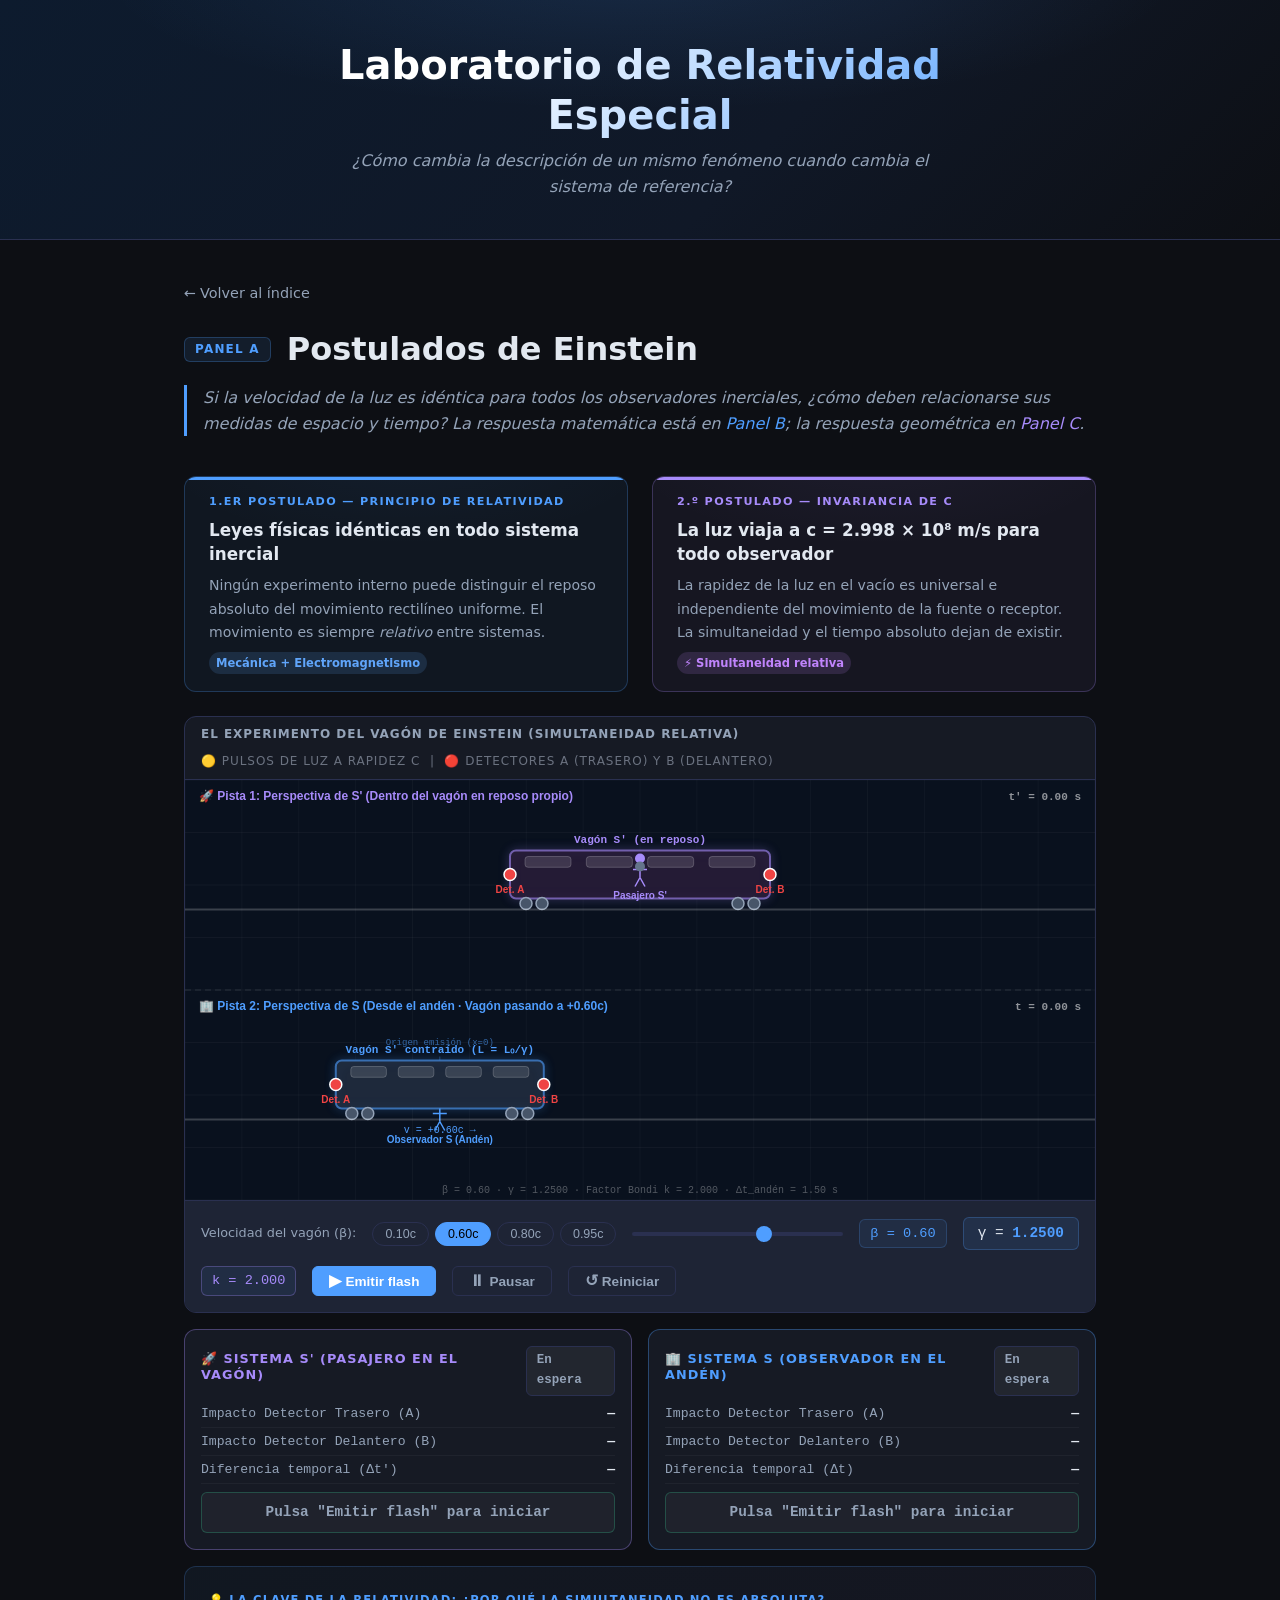
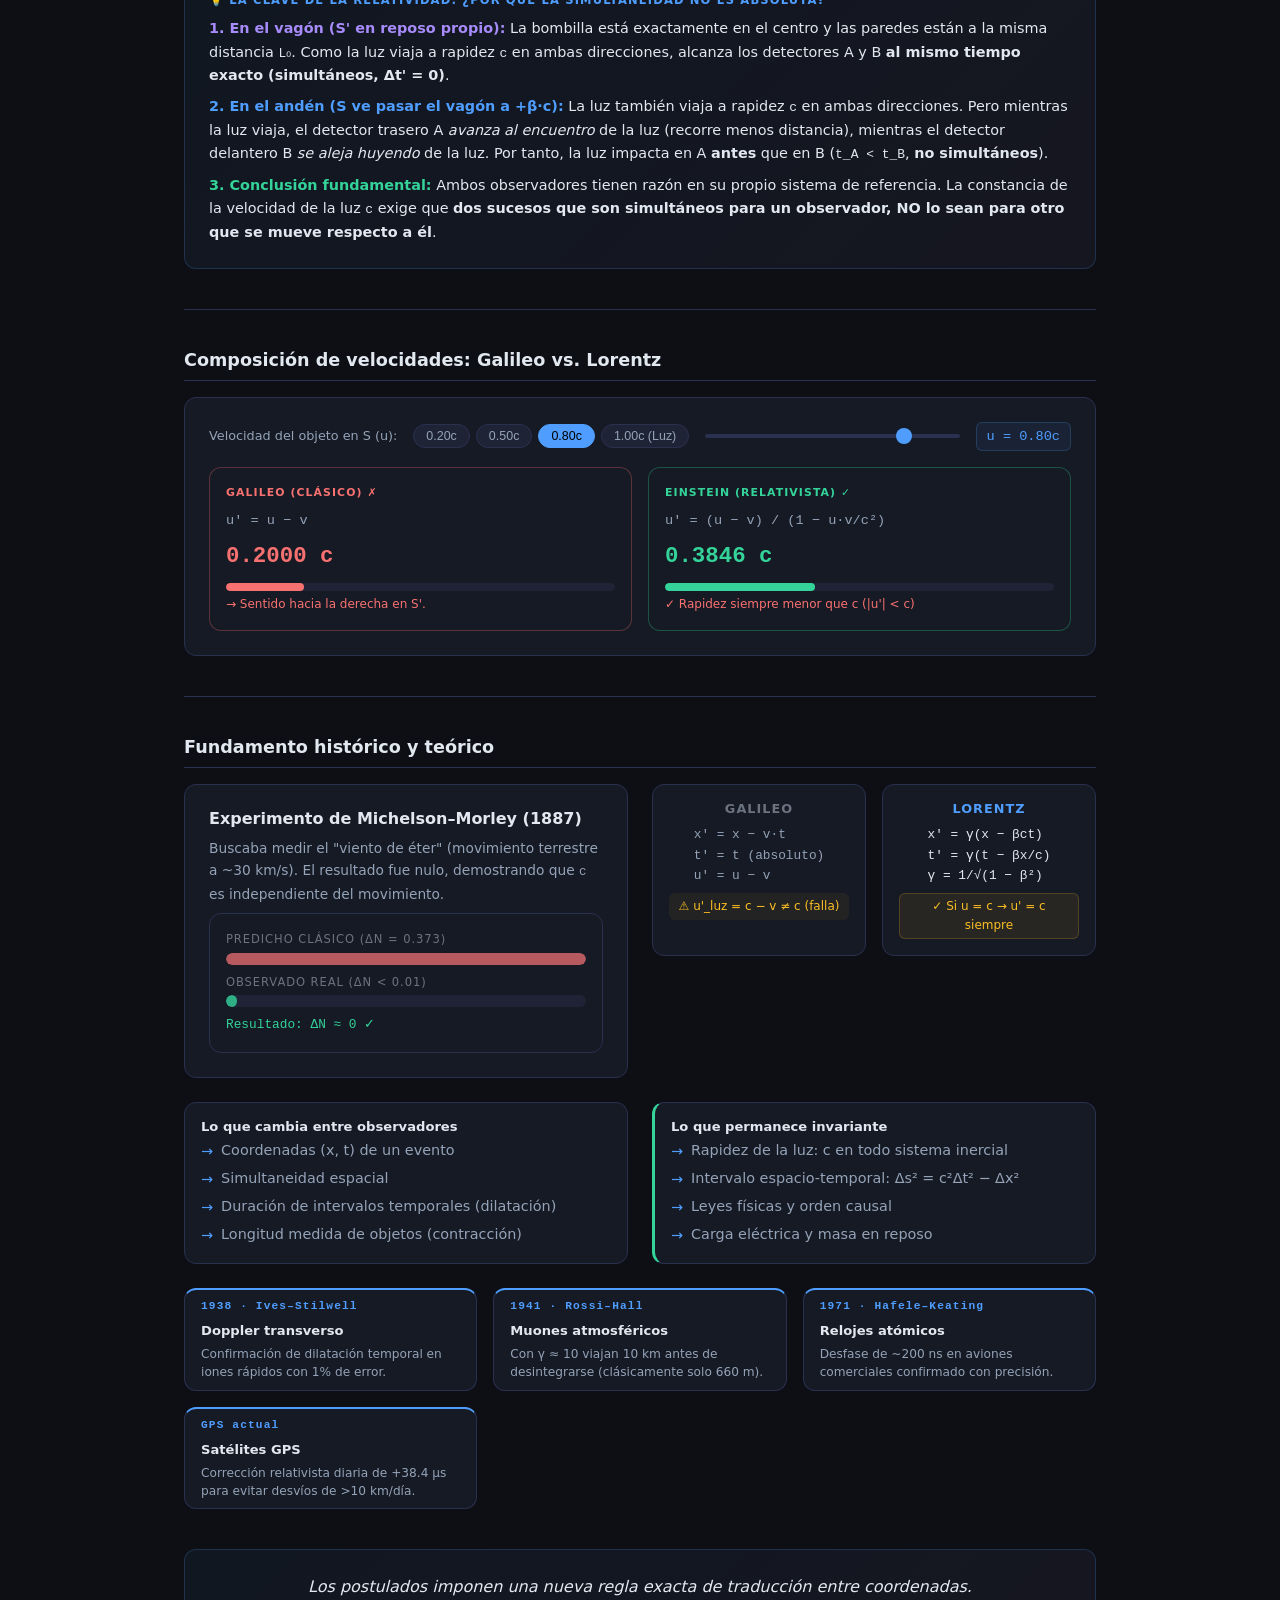
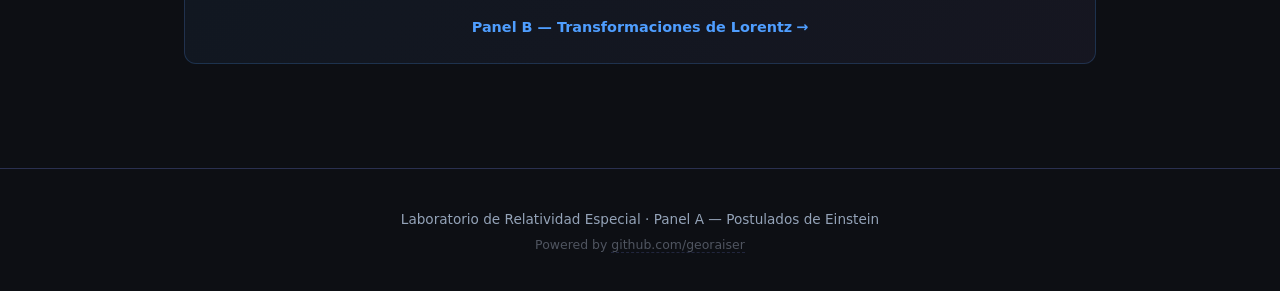
==== panels/panel-a.html @ 72c00e28 "update panel A" ====
<!DOCTYPE html>
<html lang="es">
<head>
  <meta charset="UTF-8" />
  <meta name="viewport" content="width=device-width, initial-scale=1.0" />
  <title>Panel A — Postulados de Einstein</title>
  <link rel="stylesheet" href="../css/main.css" />
  <link rel="stylesheet" href="../css/layout.css" />
  <link rel="stylesheet" href="../css/components.css" />
  <link rel="stylesheet" href="../css/panels.css" />
</head>
<body>

<header class="site-header">
  <div class="header-inner">
    <h1 class="site-title">Laboratorio de Relatividad Especial</h1>
    <p class="site-subtitle">¿Cómo cambia la descripción de un mismo fenómeno cuando cambia el sistema de referencia?</p>
  </div>
</header>

<main class="panel-page">

  <a href="../index.html" class="panel-back-link">Volver al índice</a>

  <div class="panel-header">
    <div class="panel-heading">
      <span class="panel-tag">Panel A</span>
      <h2 class="panel-title-large">Postulados de Einstein</h2>
    </div>
    <p class="panel-question">
      Si la velocidad de la luz es idéntica para todos los observadores inerciales,
      ¿cómo deben relacionarse sus medidas de espacio y tiempo?
      La respuesta matemática está en <a href="panel-b.html" style="color:var(--color-accent);">Panel B</a>;
      la respuesta geométrica en <a href="panel-c.html" style="color:var(--color-accent-2);">Panel C</a>.
    </p>
  </div>

  <!-- ═══════════════════════════════════════════════════════
       LOS DOS POSTULADOS FUNDAMENTALES (Compactos)
  ═══════════════════════════════════════════════════════ -->
  <div class="postulates-grid" style="margin-bottom:var(--space-lg);">
    <div class="postulate-card p1">
      <div class="postulate-number">1.er Postulado — Principio de Relatividad</div>
      <h3>Leyes físicas idénticas en todo sistema inercial</h3>
      <p class="postulate-body">
        Ningún experimento interno puede distinguir el reposo absoluto del movimiento rectilíneo uniforme.
        El movimiento es siempre <em>relativo</em> entre sistemas.
      </p>
      <div class="annotation annotation-blue" style="margin-top:var(--space-sm);">Mecánica + Electromagnetismo</div>
    </div>

    <div class="postulate-card p2">
      <div class="postulate-number">2.º Postulado — Invariancia de c</div>
      <h3>La luz viaja a c = 2.998 × 10⁸ m/s para todo observador</h3>
      <p class="postulate-body">
        La rapidez de la luz en el vacío es universal e independiente del movimiento de la fuente o receptor.
        La simultaneidad y el tiempo absoluto dejan de existir.
      </p>
      <div class="annotation annotation-purple" style="margin-top:var(--space-sm);">⚡ Simultaneidad relativa</div>
    </div>
  </div>

  <!-- ═══════════════════════════════════════════════════════
       HERO 1 — SIMULACIÓN INTERACTIVA: EL VAGÓN DE EINSTEIN
  ═══════════════════════════════════════════════════════ -->
  <div class="canvas-wrapper">
    <div class="canvas-title" style="display:flex;justify-content:space-between;align-items:center;flex-wrap:wrap;gap:8px;">
      <span>El Experimento del Vagón de Einstein (Simultaneidad Relativa)</span>
      <span style="font-size:0.75rem;font-weight:400;color:var(--color-muted);">
        🟡 Pulsos de luz a rapidez c &nbsp;|&nbsp; 🔴 Detectores A (trasero) y B (delantero)
      </span>
    </div>

    <!-- Canvas 2D interactivo del tren -->
    <canvas id="anim-canvas"></canvas>

    <!-- Controles de la animación -->
    <div class="anim-controls">
      <span class="anim-label">Velocidad del vagón (β):</span>
      <div class="preset-row" id="presets-a-beta" style="margin-bottom:0;">
        <button class="preset-btn" data-beta="0.10">0.10c</button>
        <button class="preset-btn active-preset" data-beta="0.60">0.60c</button>
        <button class="preset-btn" data-beta="0.80">0.80c</button>
        <button class="preset-btn" data-beta="0.95">0.95c</button>
      </div>
      <input type="range" id="speed-slider" class="speed-slider"
             min="0" max="0.95" step="0.01" value="0.6" />
      <span id="beta-readout" class="readout">β = 0.60</span>
      <span id="gamma-readout" class="gamma-badge">γ = <span id="gamma-val">1.2500</span></span>
      <span class="readout k-readout" id="k-readout">k = 2.000</span>
      <button id="btn-play"  class="btn btn-primary"><span class="btn-icon">▶</span> Emitir flash</button>
      <button id="btn-pause" class="btn btn-secondary" disabled><span class="btn-icon">⏸</span> Pausar</button>
      <button id="btn-reset" class="btn btn-secondary"><span class="btn-icon">↺</span> Reiniciar</button>
    </div>
  </div>

  <!-- Tarjetas de lectura de simultaneidad en tiempo real S y S' -->
  <div class="obs-grid">
    <!-- Vagón S' -->
    <div class="obs-card sp-card">
      <div style="display:flex;justify-content:space-between;align-items:center;margin-bottom:var(--space-xs);">
        <h4>🚀 Sistema S' (Pasajero en el vagón)</h4>
        <span class="train-status-badge waiting" id="badge-sp">En espera</span>
      </div>
      <div class="obs-row">
        <span class="obs-key">Impacto Detector Trasero (A)</span>
        <span class="obs-val" id="obs-sp-a">—</span>
      </div>
      <div class="obs-row">
        <span class="obs-key">Impacto Detector Delantero (B)</span>
        <span class="obs-val" id="obs-sp-b">—</span>
      </div>
      <div class="obs-row">
        <span class="obs-key">Diferencia temporal (Δt')</span>
        <span class="obs-val" id="obs-sp-dt">—</span>
      </div>
      <div class="obs-speed-row" id="obs-sp-verdict">Pulsa "Emitir flash" para iniciar</div>
    </div>

    <!-- Andén S -->
    <div class="obs-card s-card">
      <div style="display:flex;justify-content:space-between;align-items:center;margin-bottom:var(--space-xs);">
        <h4>🏢 Sistema S (Observador en el andén)</h4>
        <span class="train-status-badge waiting" id="badge-s">En espera</span>
      </div>
      <div class="obs-row">
        <span class="obs-key">Impacto Detector Trasero (A)</span>
        <span class="obs-val" id="obs-s-a">—</span>
      </div>
      <div class="obs-row">
        <span class="obs-key">Impacto Detector Delantero (B)</span>
        <span class="obs-val" id="obs-s-b">—</span>
      </div>
      <div class="obs-row">
        <span class="obs-key">Diferencia temporal (Δt)</span>
        <span class="obs-val" id="obs-s-dt">—</span>
      </div>
      <div class="obs-speed-row" id="obs-s-verdict">Pulsa "Emitir flash" para iniciar</div>
    </div>
  </div>

  <div class="insight-box" style="margin-top:var(--space-md);margin-bottom:var(--space-xl);">
    <div class="insight-title">💡 La clave de la Relatividad: ¿Por qué la simultaneidad no es absoluta?</div>
    <div style="display:flex;flex-direction:column;gap:var(--space-sm);font-size:0.88rem;line-height:1.6;margin-top:var(--space-xs);">
      <p style="margin:0;">
        <strong style="color:var(--color-accent-2);">1. En el vagón (S' en reposo propio):</strong> La bombilla está exactamente en el centro y las paredes están a la misma distancia <code>L₀</code>. Como la luz viaja a rapidez <code>c</code> en ambas direcciones, alcanza los detectores A y B <strong>al mismo tiempo exacto (simultáneos, Δt' = 0)</strong>.
      </p>
      <p style="margin:0;">
        <strong style="color:var(--color-accent);">2. En el andén (S ve pasar el vagón a +β·c):</strong> La luz también viaja a rapidez <code>c</code> en ambas direcciones. Pero mientras la luz viaja, el detector trasero A <em>avanza al encuentro</em> de la luz (recorre menos distancia), mientras el detector delantero B <em>se aleja huyendo</em> de la luz. Por tanto, la luz impacta en A <strong>antes</strong> que en B (<code>t_A &lt; t_B</code>, <strong>no simultáneos</strong>).
      </p>
      <p style="margin:0;">
        <strong style="color:var(--color-success);">3. Conclusión fundamental:</strong> Ambos observadores tienen razón en su propio sistema de referencia. La constancia de la velocidad de la luz <code>c</code> exige que <strong>dos sucesos que son simultáneos para un observador, NO lo sean para otro que se mueve respecto a él</strong>.
      </p>
    </div>
  </div>

  <!-- ═══════════════════════════════════════════════════════
       HERO 2 — CALCULADORA DE ADICIÓN DE VELOCIDADES
  ═══════════════════════════════════════════════════════ -->
  <hr class="divider" />
  <h3 class="section-heading">Composición de velocidades: Galileo vs. Lorentz</h3>

  <div class="info-box" style="padding:var(--space-lg);margin-bottom:var(--space-xl);">
    <div class="slider-row">
      <span class="anim-label">Velocidad del objeto en S (u):</span>
      <div class="preset-row" id="presets-a-u" style="margin-bottom:0;">
        <button class="preset-btn" data-u="0.20">0.20c</button>
        <button class="preset-btn" data-u="0.50">0.50c</button>
        <button class="preset-btn active-preset" data-u="0.80">0.80c</button>
        <button class="preset-btn" data-u="1.00">1.00c (Luz)</button>
      </div>
      <input type="range" id="u-slider" class="slider-generic" min="0" max="1.0" step="0.01" value="0.8" />
      <span id="u-readout" class="readout">u = 0.80c</span>
    </div>

    <div class="vadd-grid">
      <div class="vadd-card galileo">
        <div class="vadd-label">Galileo (Clásico) ✗</div>
        <div class="vadd-formula">u' = u − v</div>
        <div class="vadd-result" id="vadd-galileo">—</div>
        <div class="vadd-bar-track"><div class="vadd-bar-fill" id="vadd-bar-g" style="width:0%"></div></div>
        <div class="vadd-warning" id="vadd-g-warn"></div>
      </div>
      <div class="vadd-card lorentz">
        <div class="vadd-label">Einstein (Relativista) ✓</div>
        <div class="vadd-formula">u' = (u − v) / (1 − u·v/c²)</div>
        <div class="vadd-result" id="vadd-lorentz">—</div>
        <div class="vadd-bar-track"><div class="vadd-bar-fill" id="vadd-bar-l" style="width:80%"></div></div>
        <div class="vadd-warning" id="vadd-l-note"></div>
      </div>
    </div>
  </div>

  <!-- ═══════════════════════════════════════════════════════
       CONTEXTO HISTÓRICO Y COMPARACIÓN TEÓRICA (Compacto)
  ═══════════════════════════════════════════════════════ -->
  <hr class="divider" />
  <h3 class="section-heading">Fundamento histórico y teórico</h3>

  <div class="two-col" style="margin-bottom:var(--space-lg);">
    <!-- Experimento Michelson-Morley -->
    <div class="info-box" style="margin-bottom:0;">
      <h3>Experimento de Michelson–Morley (1887)</h3>
      <p style="font-size:0.86rem;margin-bottom:var(--space-sm);">
        Buscaba medir el "viento de éter" (movimiento terrestre a ~30 km/s).
        El resultado fue nulo, demostrando que <code>c</code> es independiente del movimiento.
      </p>
      <div class="mm-result" style="padding:var(--space-md);margin-top:0;">
        <div class="mm-bar-wrap">
          <div class="mm-bar-label">Predicho clásico (ΔN = 0.373)</div>
          <div class="mm-bar-track"><div class="mm-bar-fill predicted"></div></div>
          <div class="mm-bar-label" style="margin-top:var(--space-xs);">Observado real (ΔN &lt; 0.01)</div>
          <div class="mm-bar-track"><div class="mm-bar-fill observed"></div></div>
          <div class="mm-verdict" style="color:var(--color-success);font-size:0.8rem;margin-top:4px;">Resultado: ΔN ≈ 0 ✓</div>
        </div>
      </div>
    </div>

    <!-- Transformaciones comparadas -->
    <div class="comparison-grid">
      <div class="transform-box galileo" style="padding:var(--space-md);">
        <h4>Galileo</h4>
        <div class="transform-eq" style="font-size:0.8rem;line-height:1.6;">
          x' = x − v·t<br/>
          t' = t (absoluto)<br/>
          u' = u − v
        </div>
        <div class="transform-problem" style="font-size:0.75rem;margin-top:6px;">
          ⚠ u'_luz = c − v ≠ c (falla)
        </div>
      </div>

      <div class="transform-box lorentz-box" style="padding:var(--space-md);">
        <h4>Lorentz</h4>
        <div class="transform-eq" style="font-size:0.8rem;line-height:1.6;">
          x' = γ(x − βct)<br/>
          t' = γ(t − βx/c)<br/>
          γ = 1/√(1 − β²)
        </div>
        <div class="consequence" style="font-size:0.75rem;margin-top:6px;">
          ✓ Si u = c → u' = c siempre
        </div>
      </div>
    </div>
  </div>

  <!-- Resumen: Cambios vs Invariantes -->
  <div class="two-col" style="margin-bottom:var(--space-lg);">
    <div class="info-box compact-box" style="margin-bottom:0;">
      <h3>Lo que cambia entre observadores</h3>
      <ul class="summary-list" style="font-size:0.84rem;gap:4px;">
        <li>Coordenadas (x, t) de un evento</li>
        <li>Simultaneidad espacial</li>
        <li>Duración de intervalos temporales (dilatación)</li>
        <li>Longitud medida de objetos (contracción)</li>
      </ul>
    </div>
    <div class="info-box accent-green compact-box" style="margin-bottom:0;">
      <h3>Lo que permanece invariante</h3>
      <ul class="summary-list" style="font-size:0.84rem;gap:4px;">
        <li>Rapidez de la luz: c en todo sistema inercial</li>
        <li>Intervalo espacio-temporal: Δs² = c²Δt² − Δx²</li>
        <li>Leyes físicas y orden causal</li>
        <li>Carga eléctrica y masa en reposo</li>
      </ul>
    </div>
  </div>

  <!-- Evidencias experimentales compactas -->
  <div class="evidence-grid" style="margin-bottom:var(--space-lg);">
    <div class="evidence-card" style="padding:var(--space-sm) var(--space-md);">
      <div class="ev-year">1938 · Ives–Stilwell</div>
      <div class="ev-title" style="font-size:0.82rem;">Doppler transverso</div>
      <div class="ev-body" style="font-size:0.76rem;">Confirmación de dilatación temporal en iones rápidos con 1% de error.</div>
    </div>
    <div class="evidence-card" style="padding:var(--space-sm) var(--space-md);">
      <div class="ev-year">1941 · Rossi–Hall</div>
      <div class="ev-title" style="font-size:0.82rem;">Muones atmosféricos</div>
      <div class="ev-body" style="font-size:0.76rem;">Con γ ≈ 10 viajan 10 km antes de desintegrarse (clásicamente solo 660 m).</div>
    </div>
    <div class="evidence-card" style="padding:var(--space-sm) var(--space-md);">
      <div class="ev-year">1971 · Hafele–Keating</div>
      <div class="ev-title" style="font-size:0.82rem;">Relojes atómicos</div>
      <div class="ev-body" style="font-size:0.76rem;">Desfase de ~200 ns en aviones comerciales confirmado con precisión.</div>
    </div>
    <div class="evidence-card" style="padding:var(--space-sm) var(--space-md);">
      <div class="ev-year">GPS actual</div>
      <div class="ev-title" style="font-size:0.82rem;">Satélites GPS</div>
      <div class="ev-body" style="font-size:0.76rem;">Corrección relativista diaria de +38.4 μs para evitar desvíos de >10 km/día.</div>
    </div>
  </div>

  <!-- Transición a Panel B -->
  <div class="transition-box">
    <p>
      Los postulados imponen una nueva regla exacta de traducción entre coordenadas.
    </p>
    <a href="panel-b.html" class="next-link">Panel B — Transformaciones de Lorentz</a>
  </div>

</main>

<footer class="site-footer">
  <p>Laboratorio de Relatividad Especial · Panel A — Postulados de Einstein</p>
  <p class="footer-credit">Powered by <a href="https://github.com/georaiser/" target="_blank" rel="noopener">github.com/georaiser</a></p>
</footer>

<script src="../js/lib/three.min.js"></script>
<script src="../js/lib/OrbitControls.js"></script>
<script src="../js/physics/lorentz.js"></script>
<script src="../js/panels/panel-a.js"></script>

</body>
</html>
---- css/main.css ----
/* ============================================================
   main.css — Variables globales, reset y tipografía
   ============================================================ */

:root {
  /* Paleta principal */
  --color-bg:        #0d0f14;
  --color-surface:   #161a24;
  --color-surface-2: #1e2435;
  --color-border:    #2a3050;
  --color-accent:    #4f9eff;
  --color-accent-2:  #a78bfa;
  --color-success:   #34d399;
  --color-warn:      #fbbf24;
  --color-muted:     #6b7280;
  --color-text:      #e2e8f0;
  --color-text-dim:  #94a3b8;

  /* Tipografía */
  --font-sans: 'Segoe UI', system-ui, sans-serif;
  --font-mono: 'Consolas', 'Fira Mono', monospace;

  /* Espaciado */
  --space-xs: 0.25rem;
  --space-sm: 0.5rem;
  --space-md: 1rem;
  --space-lg: 1.5rem;
  --space-xl: 2.5rem;
  --space-2xl: 4rem;

  /* Bordes */
  --radius-sm: 6px;
  --radius-md: 12px;
  --radius-lg: 20px;

  /* Sombras */
  --shadow-card: 0 4px 24px rgba(0,0,0,0.4);
  --shadow-glow: 0 0 20px rgba(79,158,255,0.15);
}

/* ── Reset ──────────────────────────────────────────────── */
*, *::before, *::after {
  box-sizing: border-box;
  margin: 0;
  padding: 0;
}

html {
  font-size: 16px;
  scroll-behavior: smooth;
}

body {
  background-color: var(--color-bg);
  color: var(--color-text);
  font-family: var(--font-sans);
  line-height: 1.6;
  min-height: 100vh;
}

a {
  color: var(--color-accent);
  text-decoration: none;
}

a:hover {
  text-decoration: underline;
}

h1, h2, h3, h4 {
  line-height: 1.25;
  font-weight: 600;
}

p {
  color: var(--color-text-dim);
}

code, pre {
  font-family: var(--font-mono);
  font-size: 0.9em;
}

/* ── Scrollbar ──────────────────────────────────────────── */
::-webkit-scrollbar        { width: 6px; height: 6px; }
::-webkit-scrollbar-track  { background: var(--color-surface); }
::-webkit-scrollbar-thumb  { background: var(--color-border); border-radius: 3px; }
::-webkit-scrollbar-thumb:hover { background: var(--color-accent); }

/* ── Utilidades ─────────────────────────────────────────── */
.text-accent   { color: var(--color-accent); }
.text-dim      { color: var(--color-text-dim); }
.text-muted    { color: var(--color-muted); }
.text-success  { color: var(--color-success); }
.text-center   { text-align: center; }
.font-mono     { font-family: var(--font-mono); }

.mt-sm  { margin-top: var(--space-sm); }
.mt-md  { margin-top: var(--space-md); }
.mt-lg  { margin-top: var(--space-lg); }
.mt-xl  { margin-top: var(--space-xl); }

.mb-md  { margin-bottom: var(--space-md); }
.mb-lg  { margin-bottom: var(--space-lg); }
---- css/layout.css ----
/* ============================================================
   layout.css — Estructura de página: header, footer, grids
   ============================================================ */

/* ── Site Header ────────────────────────────────────────── */
.site-header {
  background: linear-gradient(135deg, #0d1b2e 0%, #101827 60%, #0d0f14 100%);
  border-bottom: 1px solid var(--color-border);
  padding: var(--space-xl) var(--space-lg);
  text-align: center;
  position: relative;
  overflow: hidden;
}

.site-header::before {
  content: '';
  position: absolute;
  inset: 0;
  background:
    radial-gradient(ellipse 60% 80% at 50% -10%, rgba(79,158,255,0.12) 0%, transparent 70%);
  pointer-events: none;
}

.header-inner {
  position: relative;
  max-width: 800px;
  margin: 0 auto;
}

.site-title {
  font-size: clamp(1.5rem, 4vw, 2.5rem);
  font-weight: 700;
  background: linear-gradient(135deg, #fff 30%, var(--color-accent) 100%);
  -webkit-background-clip: text;
  -webkit-text-fill-color: transparent;
  background-clip: text;
  margin-bottom: var(--space-sm);
}

.site-subtitle {
  font-size: 1rem;
  color: var(--color-text-dim);
  font-style: italic;
  max-width: 600px;
  margin: 0 auto;
}

/* ── Panel Grid (index) ─────────────────────────────────── */
.panel-grid {
  display: grid;
  grid-template-columns: repeat(auto-fill, minmax(300px, 1fr));
  gap: var(--space-lg);
  max-width: 1200px;
  margin: var(--space-xl) auto;
  padding: 0 var(--space-lg);
}

/* ── Panel Layout (inside a panel page) ─────────────────── */
.panel-page {
  max-width: 960px;
  margin: 0 auto;
  padding: var(--space-xl) var(--space-lg);
}

.panel-header {
  margin-bottom: var(--space-xl);
}

.panel-back-link {
  display: inline-flex;
  align-items: center;
  gap: var(--space-xs);
  color: var(--color-text-dim);
  font-size: 0.9rem;
  margin-bottom: var(--space-lg);
  transition: color 0.2s;
}

.panel-back-link:hover {
  color: var(--color-accent);
  text-decoration: none;
}

.panel-back-link::before {
  content: '←';
}

.panel-heading {
  display: flex;
  align-items: center;
  gap: var(--space-md);
  margin-bottom: var(--space-sm);
}

.panel-tag {
  font-size: 0.75rem;
  font-weight: 700;
  letter-spacing: 0.1em;
  text-transform: uppercase;
  color: var(--color-accent);
  background: rgba(79,158,255,0.1);
  border: 1px solid rgba(79,158,255,0.25);
  border-radius: var(--radius-sm);
  padding: 2px 10px;
  white-space: nowrap;
}

.panel-title-large {
  font-size: clamp(1.4rem, 3vw, 2rem);
  color: var(--color-text);
}

.panel-question {
  font-size: 1rem;
  color: var(--color-text-dim);
  border-left: 3px solid var(--color-accent);
  padding-left: var(--space-md);
  margin-top: var(--space-md);
  font-style: italic;
}

/* ── Two-column section ──────────────────────────────────── */
.two-col {
  display: grid;
  grid-template-columns: 1fr 1fr;
  gap: var(--space-lg);
  align-items: start;
}

@media (max-width: 640px) {
  .two-col { grid-template-columns: 1fr; }
}

/* ── Site Footer ─────────────────────────────────────────── */
.site-footer {
  text-align: center;
  padding: var(--space-xl) var(--space-lg);
  border-top: 1px solid var(--color-border);
  color: var(--color-muted);
  font-size: 0.85rem;
  margin-top: var(--space-2xl);
}

.footer-credit {
  margin-top: var(--space-xs);
  font-size: 0.78rem;
  color: var(--color-muted);
  opacity: 0.7;
}

.footer-credit a {
  color: var(--color-muted);
  text-decoration: none;
  border-bottom: 1px dashed var(--color-border);
  transition: color 0.2s, border-color 0.2s;
}

.footer-credit a:hover {
  color: var(--color-accent);
  border-color: var(--color-accent);
  text-decoration: none;
}
---- css/components.css ----
/* ============================================================
   components.css — Tarjetas, botones, badges, cajas de info
   ============================================================ */

/* ── Panel Cards (index page) ───────────────────────────── */
.panel-card {
  background: var(--color-surface);
  border: 1px solid var(--color-border);
  border-radius: var(--radius-md);
  padding: var(--space-lg);
  display: flex;
  flex-direction: column;
  gap: var(--space-sm);
  transition: border-color 0.25s, box-shadow 0.25s, transform 0.2s;
  position: relative;
  overflow: hidden;
}

.panel-card.available {
  border-color: rgba(79,158,255,0.3);
  cursor: pointer;
  color: inherit;
}

.panel-card.available:hover {
  border-color: var(--color-accent);
  box-shadow: var(--shadow-glow);
  transform: translateY(-2px);
  text-decoration: none;
}

.panel-card.soon {
  opacity: 0.55;
  cursor: default;
}

.panel-label {
  font-size: 0.7rem;
  font-weight: 700;
  letter-spacing: 0.12em;
  text-transform: uppercase;
  color: var(--color-accent);
}

.panel-card .panel-title {
  font-size: 1.1rem;
  color: var(--color-text);
  margin: 0;
}

.panel-card .panel-desc {
  font-size: 0.875rem;
  color: var(--color-text-dim);
  flex: 1;
}

.panel-badge {
  align-self: flex-start;
  font-size: 0.7rem;
  font-weight: 600;
  letter-spacing: 0.08em;
  text-transform: uppercase;
  border-radius: 100px;
  padding: 2px 10px;
}

.available .panel-badge {
  background: rgba(52,211,153,0.15);
  color: var(--color-success);
  border: 1px solid rgba(52,211,153,0.3);
}

.soon .panel-badge {
  background: rgba(107,114,128,0.15);
  color: var(--color-muted);
  border: 1px solid rgba(107,114,128,0.3);
}

/* ── Info Box ────────────────────────────────────────────── */
.info-box {
  background: var(--color-surface);
  border: 1px solid var(--color-border);
  border-radius: var(--radius-md);
  padding: var(--space-lg);
  margin-bottom: var(--space-lg);
}

.info-box h3 {
  font-size: 1rem;
  color: var(--color-text);
  margin-bottom: var(--space-sm);
}

.info-box p {
  font-size: 0.9rem;
}

.info-box.accent-left {
  border-left: 3px solid var(--color-accent);
}

.info-box.accent-purple {
  border-left: 3px solid var(--color-accent-2);
}

.info-box.accent-green {
  border-left: 3px solid var(--color-success);
}

/* ── Postulate Cards ─────────────────────────────────────── */
.postulate-card {
  background: var(--color-surface);
  border: 1px solid var(--color-border);
  border-radius: var(--radius-md);
  padding: var(--space-lg);
  position: relative;
  overflow: hidden;
}

.postulate-card::before {
  content: '';
  position: absolute;
  top: 0; left: 0;
  width: 100%; height: 3px;
}

.postulate-card.p1::before { background: var(--color-accent); }
.postulate-card.p2::before { background: var(--color-accent-2); }

.postulate-number {
  font-size: 0.7rem;
  font-weight: 700;
  letter-spacing: 0.1em;
  text-transform: uppercase;
  margin-bottom: var(--space-sm);
}

.p1 .postulate-number { color: var(--color-accent); }
.p2 .postulate-number { color: var(--color-accent-2); }

.postulate-card h3 {
  font-size: 1.05rem;
  color: var(--color-text);
  margin-bottom: var(--space-sm);
}

.postulate-card p {
  font-size: 0.9rem;
}

/* ── Consequence Tag ─────────────────────────────────────── */
.consequence {
  display: inline-flex;
  align-items: center;
  gap: var(--space-xs);
  font-size: 0.8rem;
  color: var(--color-warn);
  background: rgba(251,191,36,0.08);
  border: 1px solid rgba(251,191,36,0.2);
  border-radius: var(--radius-sm);
  padding: 3px 10px;
  margin-top: var(--space-sm);
}

/* ── Canvas wrapper ──────────────────────────────────────── */
.canvas-wrapper {
  background: var(--color-surface);
  border: 1px solid var(--color-border);
  border-radius: var(--radius-md);
  overflow: hidden;
  position: relative;
}

.canvas-wrapper canvas {
  display: block;
  width: 100%;
  height: auto;
}

.canvas-title {
  font-size: 0.75rem;
  font-weight: 600;
  letter-spacing: 0.08em;
  text-transform: uppercase;
  color: var(--color-text-dim);
  padding: var(--space-sm) var(--space-md);
  border-bottom: 1px solid var(--color-border);
}

/* ── Controls ────────────────────────────────────────────── */
.controls-bar {
  display: flex;
  align-items: center;
  gap: var(--space-md);
  padding: var(--space-md);
  background: var(--color-surface-2);
  border-top: 1px solid var(--color-border);
  flex-wrap: wrap;
}

.btn {
  display: inline-flex;
  align-items: center;
  gap: var(--space-xs);
  padding: 6px 16px;
  border-radius: var(--radius-sm);
  font-size: 0.85rem;
  font-weight: 600;
  cursor: pointer;
  border: 1px solid transparent;
  transition: all 0.2s;
  background: none;
  color: var(--color-text);
}

.btn-primary {
  background: var(--color-accent);
  color: #fff;
  border-color: var(--color-accent);
}

.btn-primary:hover {
  background: #3b8de0;
  border-color: #3b8de0;
}

.btn-secondary {
  background: var(--color-surface-2);
  border-color: var(--color-border);
  color: var(--color-text-dim);
}

.btn-secondary:hover {
  border-color: var(--color-accent);
  color: var(--color-accent);
}

.btn-icon {
  font-size: 1rem;
  line-height: 1;
}

/* ── Value readout ───────────────────────────────────────── */
.readout {
  font-family: var(--font-mono);
  font-size: 0.85rem;
  color: var(--color-accent);
  background: rgba(79,158,255,0.08);
  border: 1px solid rgba(79,158,255,0.2);
  border-radius: var(--radius-sm);
  padding: 3px 10px;
}

/* ── Divider ─────────────────────────────────────────────── */
.divider {
  border: none;
  border-top: 1px solid var(--color-border);
  margin: var(--space-xl) 0;
}

/* ── Section Heading ─────────────────────────────────────── */
.section-heading {
  font-size: 1.1rem;
  color: var(--color-text);
  margin-bottom: var(--space-md);
  padding-bottom: var(--space-sm);
  border-bottom: 1px solid var(--color-border);
}

/* ── Formula display ─────────────────────────────────────── */
.formula-box {
  background: var(--color-surface-2);
  border: 1px solid var(--color-border);
  border-radius: var(--radius-sm);
  padding: var(--space-md) var(--space-lg);
  font-family: var(--font-mono);
  font-size: 0.95rem;
  color: var(--color-text);
  text-align: center;
  letter-spacing: 0.04em;
}

.formula-box .formula-label {
  font-size: 0.7rem;
  color: var(--color-muted);
  letter-spacing: 0.1em;
  text-transform: uppercase;
  margin-bottom: var(--space-xs);
}
---- css/panels.css ----
/* ============================================================
   panels.css — Estilos compartidos entre los paneles del laboratorio
   Se carga en cada panel además de main.css, layout.css, components.css
   ============================================================ */


/* ══════════════════════════════════════════════════════════
   TABS
   Usados en Panel B (y paneles futuros con submódulos)
══════════════════════════════════════════════════════════ */
.tab-bar {
  display: flex;
  gap: 0;
  border-bottom: 1px solid var(--color-border);
  margin-bottom: var(--space-xl);
  overflow-x: auto;
}

.tab-btn {
  padding: 10px 22px;
  background: none;
  border: none;
  border-bottom: 2px solid transparent;
  color: var(--color-text-dim);
  font-size: 0.875rem;
  font-weight: 600;
  cursor: pointer;
  transition: color 0.2s, border-color 0.2s;
  margin-bottom: -1px;
  white-space: nowrap;
  flex-shrink: 0;
}
.tab-btn:hover  { color: var(--color-accent); }
.tab-btn.active { color: var(--color-accent); border-bottom-color: var(--color-accent); }

.tab-panel         { display: none; }
.tab-panel.active  { display: block; }


/* ══════════════════════════════════════════════════════════
   VELOCITY BAR
   Control global β = v/c compartido entre paneles B, C, D, E
══════════════════════════════════════════════════════════ */
.velocity-bar {
  display: flex;
  align-items: center;
  gap: var(--space-md);
  background: var(--color-surface);
  border: 1px solid var(--color-border);
  border-radius: var(--radius-md);
  padding: var(--space-md) var(--space-lg);
  margin-bottom: var(--space-xl);
  flex-wrap: wrap;
}

.velocity-bar label {
  font-size: 0.85rem;
  color: var(--color-text-dim);
  white-space: nowrap;
}

/* Slider genérico de velocidad (id libre, clase beta-slider) */
.beta-slider,
#global-beta-slider {
  flex: 1;
  min-width: 140px;
  -webkit-appearance: none;
  height: 4px;
  background: var(--color-border);
  border-radius: 2px;
  outline: none;
  cursor: pointer;
}
.beta-slider::-webkit-slider-thumb,
#global-beta-slider::-webkit-slider-thumb {
  -webkit-appearance: none;
  width: 18px;
  height: 18px;
  border-radius: 50%;
  background: var(--color-accent);
  cursor: pointer;
  box-shadow: 0 0 6px rgba(79, 158, 255, 0.5);
}

.gamma-badge {
  background: rgba(79, 158, 255, 0.1);
  border: 1px solid rgba(79, 158, 255, 0.25);
  border-radius: var(--radius-sm);
  padding: 4px 14px;
  font-family: var(--font-mono);
  font-size: 0.9rem;
  white-space: nowrap;
}
.gamma-badge span { color: var(--color-accent); font-weight: 700; }

/* Slider genérico de animación (Panel A) */
.speed-slider {
  flex: 1;
  min-width: 120px;
  -webkit-appearance: none;
  height: 4px;
  background: var(--color-border);
  border-radius: 2px;
  outline: none;
  cursor: pointer;
}
.speed-slider::-webkit-slider-thumb {
  -webkit-appearance: none;
  width: 16px;
  height: 16px;
  border-radius: 50%;
  background: var(--color-accent);
  cursor: pointer;
  transition: transform 0.1s;
}
.speed-slider::-webkit-slider-thumb:hover { transform: scale(1.2); }


/* ══════════════════════════════════════════════════════════
   PRESET BUTTONS
   Escenarios rápidos para explorar el espacio de parámetros
══════════════════════════════════════════════════════════ */
.preset-row {
  display: flex;
  gap: 6px;
  flex-wrap: wrap;
  margin-bottom: var(--space-md);
}

.preset-btn {
  padding: 4px 12px;
  border-radius: 100px;
  border: 1px solid var(--color-border);
  background: var(--color-surface-2);
  color: var(--color-text-dim);
  font-size: 0.78rem;
  cursor: pointer;
  transition: all 0.18s;
}
.preset-btn:hover       { border-color: var(--color-accent); color: var(--color-accent); }
.preset-btn.active-preset {
  border-color: var(--color-accent);
  color: var(--color-accent);
  background: rgba(79, 158, 255, 0.08);
}


/* ══════════════════════════════════════════════════════════
   FRAME BOXES
   Cajas de entrada/salida de coordenadas (S y S')
══════════════════════════════════════════════════════════ */
.coord-layout {
  display: grid;
  grid-template-columns: 1fr 180px 1fr;
  gap: var(--space-md);
  align-items: start;
  margin-bottom: var(--space-lg);
}
@media (max-width: 700px) {
  .coord-layout { grid-template-columns: 1fr; }
}

.frame-box {
  background: var(--color-surface);
  border: 1px solid var(--color-border);
  border-radius: var(--radius-md);
  padding: var(--space-lg);
}
.frame-box.s-box  { border-color: rgba(79, 158, 255, 0.35); }
.frame-box.sp-box { border-color: rgba(167, 139, 250, 0.35); }

.frame-title {
  font-size: 0.72rem;
  font-weight: 700;
  letter-spacing: 0.1em;
  text-transform: uppercase;
  margin-bottom: var(--space-md);
}
.s-box  .frame-title { color: var(--color-accent); }
.sp-box .frame-title { color: var(--color-accent-2); }

.coord-input-group { display: flex; flex-direction: column; gap: var(--space-sm); }

.coord-row { display: flex; align-items: center; gap: var(--space-sm); }

.coord-row label {
  font-family: var(--font-mono);
  font-size: 0.9rem;
  color: var(--color-text-dim);
  width: 28px;
  flex-shrink: 0;
}

.coord-input {
  flex: 1;
  background: var(--color-surface-2);
  border: 1px solid var(--color-border);
  border-radius: var(--radius-sm);
  padding: 6px 10px;
  color: var(--color-text);
  font-family: var(--font-mono);
  font-size: 0.9rem;
  outline: none;
  transition: border-color 0.2s;
}
.coord-input:focus { border-color: var(--color-accent); }

.coord-output {
  flex: 1;
  background: var(--color-surface-2);
  border: 1px solid var(--color-border);
  border-radius: var(--radius-sm);
  padding: 6px 10px;
  font-family: var(--font-mono);
  font-size: 0.9rem;
  color: var(--color-text);
  text-align: right;
  user-select: all;
}
.sp-box .coord-output { color: var(--color-accent-2); font-weight: 600; }

/* Flecha de transformación central */
.transform-arrow {
  display: flex;
  flex-direction: column;
  align-items: center;
  justify-content: center;
  gap: var(--space-sm);
  padding-top: var(--space-xl);
}
.arrow-symbol { font-size: 2rem; color: var(--color-accent); opacity: 0.6; }

.transform-eq-mini {
  font-family: var(--font-mono);
  font-size: 0.72rem;
  color: var(--color-muted);
  text-align: center;
  line-height: 1.8;
}


/* ══════════════════════════════════════════════════════════
   CANVAS TALL
   Canvases más altos para diagramas de Minkowski
══════════════════════════════════════════════════════════ */
.canvas-tall canvas { height: 320px; }


/* ══════════════════════════════════════════════════════════
   SIMULTANEIDAD (Panel B.2)
══════════════════════════════════════════════════════════ */
.sim-events-grid {
  display: grid;
  grid-template-columns: 1fr 1fr;
  gap: var(--space-md);
  margin-bottom: var(--space-md);
}
@media (max-width: 580px) {
  .sim-events-grid { grid-template-columns: 1fr; }
}

.event-input-box {
  background: var(--color-surface);
  border: 1px solid var(--color-border);
  border-radius: var(--radius-md);
  padding: var(--space-md);
}
.event-a-box { border-color: rgba(52, 211, 153, 0.4); }
.event-b-box { border-color: rgba(251, 191, 36, 0.4); }
.event-a-box .frame-title { color: var(--color-success); }
.event-b-box .frame-title { color: var(--color-warn); }

.sim-results-row {
  display: grid;
  grid-template-columns: 1fr 1fr;
  gap: var(--space-md);
  margin-bottom: var(--space-lg);
}
@media (max-width: 480px) {
  .sim-results-row { grid-template-columns: 1fr; }
}

.sim-result-frame {
  background: var(--color-surface);
  border: 1px solid var(--color-border);
  border-radius: var(--radius-md);
  padding: var(--space-md);
}
.sim-result-frame.s-frame  { border-color: rgba(79, 158, 255, 0.3); }
.sim-result-frame.sp-frame { border-color: rgba(167, 139, 250, 0.3); }

.sim-verdict { font-size: 0.9rem; font-weight: 600; margin-top: 4px; }
.simultaneous     { color: var(--color-success); }
.not-simultaneous { color: var(--color-warn); }
.reversed         { color: #f87171; }

.sim-explanation {
  padding: var(--space-sm) var(--space-md);
  background: var(--color-surface-2);
  border-radius: var(--radius-sm);
  font-size: 0.85rem;
  color: var(--color-text-dim);
  line-height: 1.6;
  margin-top: var(--space-sm);
  min-height: 2.5em;
}


/* ══════════════════════════════════════════════════════════
   INTERVALO (Panel B.3)
══════════════════════════════════════════════════════════ */
.interval-grid {
  display: grid;
  grid-template-columns: 1fr 1fr 1fr;
  gap: var(--space-md);
  margin-bottom: var(--space-lg);
}
@media (max-width: 640px) {
  .interval-grid { grid-template-columns: 1fr; }
}

.interval-card {
  background: var(--color-surface);
  border: 1px solid var(--color-border);
  border-radius: var(--radius-md);
  padding: var(--space-md);
  text-align: center;
}
.ic-label {
  font-size: 0.68rem;
  letter-spacing: 0.1em;
  text-transform: uppercase;
  color: var(--color-muted);
  margin-bottom: 4px;
}
.ic-value { font-family: var(--font-mono); font-size: 1.25rem; font-weight: 700; }
.ic-type  { font-size: 0.75rem; color: var(--color-muted); margin-top: 4px; }
.ic-s   .ic-value { color: var(--color-accent); }
.ic-sp  .ic-value { color: var(--color-accent-2); }
.ic-inv .ic-value { color: var(--color-success); font-size: 1.6rem; }
.ic-inv .ic-type  { color: var(--color-success); }


/* ══════════════════════════════════════════════════════════
   TABLA DE FÓRMULAS
   Tabla monoespacio con nombre / fórmula / valor actual
══════════════════════════════════════════════════════════ */
.formula-table {
  width: 100%;
  border-collapse: collapse;
  font-family: var(--font-mono);
  font-size: 0.875rem;
}
.formula-table th {
  text-align: left;
  padding: 8px 12px;
  background: var(--color-surface-2);
  color: var(--color-text-dim);
  font-size: 0.68rem;
  font-weight: 700;
  letter-spacing: 0.08em;
  text-transform: uppercase;
  border-bottom: 1px solid var(--color-border);
}
.formula-table td {
  padding: 8px 12px;
  border-bottom: 1px solid rgba(255, 255, 255, 0.04);
  color: var(--color-text-dim);
  vertical-align: top;
}
.formula-table td:first-child { color: var(--color-text); font-weight: 600; white-space: nowrap; }
.formula-table td:last-child  { color: var(--color-accent); font-weight: 600; }
.formula-table tr:hover td    { background: rgba(255, 255, 255, 0.02); }


/* ══════════════════════════════════════════════════════════
   INSIGHT BOX
   Caja de conclusión / idea clave al final de una sección
══════════════════════════════════════════════════════════ */
.insight-box {
  background: linear-gradient(
    135deg,
    rgba(79, 158, 255, 0.06),
    rgba(167, 139, 250, 0.06)
  );
  border: 1px solid rgba(79, 158, 255, 0.2);
  border-radius: var(--radius-md);
  padding: var(--space-lg);
  margin: var(--space-lg) 0;
}
.insight-box .insight-title {
  font-size: 0.72rem;
  font-weight: 700;
  letter-spacing: 0.1em;
  text-transform: uppercase;
  color: var(--color-accent);
  margin-bottom: var(--space-sm);
}
.insight-box p { font-size: 0.9rem; color: var(--color-text); }


/* ══════════════════════════════════════════════════════════
   TRANSITION BOX + NEXT LINK
   Caja de cierre que enlaza al siguiente panel
══════════════════════════════════════════════════════════ */
.transition-box {
  background: linear-gradient(
    135deg,
    rgba(79, 158, 255, 0.06),
    rgba(167, 139, 250, 0.06)
  );
  border: 1px solid rgba(79, 158, 255, 0.2);
  border-radius: var(--radius-md);
  padding: var(--space-lg);
  text-align: center;
  margin-top: var(--space-xl);
}
.transition-box p { font-size: 1rem; color: var(--color-text); font-style: italic; }

.next-link {
  display: inline-flex;
  align-items: center;
  gap: 4px;
  margin-top: var(--space-md);
  color: var(--color-accent);
  font-weight: 600;
  font-size: 0.9rem;
}
.next-link::after { content: ' →'; }


/* ══════════════════════════════════════════════════════════
   ANNOTATION PILL
   Etiqueta pequeña de tipo de intervalo o estado
══════════════════════════════════════════════════════════ */
.annotation {
  display: inline-flex;
  align-items: center;
  gap: 4px;
  font-size: 0.75rem;
  padding: 2px 10px;
  border-radius: 100px;
  margin-top: var(--space-xs);
}
.annotation-blue   { background: rgba(79, 158, 255, 0.1); color: var(--color-accent); }
.annotation-purple { background: rgba(167, 139, 250, 0.1); color: var(--color-accent-2); }
.annotation-green  { background: rgba(52, 211, 153, 0.1);  color: var(--color-success); }


/* ══════════════════════════════════════════════════════════
   PANEL A — ANIMACIÓN Y CONTROLES
══════════════════════════════════════════════════════════ */

/* Grid de postulados */
.postulates-grid {
  display: grid;
  grid-template-columns: 1fr 1fr;
  gap: var(--space-lg);
  margin-bottom: var(--space-xl);
}
@media (max-width: 640px) {
  .postulates-grid { grid-template-columns: 1fr; }
}

/* ══════════════════════════════════════════════════════════
   PANEL A — EXPERIMENTO DEL VAGÓN DE EINSTEIN (CANVAS 2D)
══════════════════════════════════════════════════════════ */
#anim-canvas {
  width: 100%;
  min-height: 400px;
  background: #09111e;
  display: block;
  cursor: default;
}
@media (max-width: 600px) {
  #anim-canvas {
    min-height: 340px;
  }
}

.train-status-badge {
  display: inline-flex;
  align-items: center;
  gap: 6px;
  padding: 4px 10px;
  border-radius: var(--radius-sm);
  font-family: var(--font-mono);
  font-size: 0.78rem;
  font-weight: 600;
}
.train-status-badge.waiting {
  background: rgba(255, 255, 255, 0.05);
  color: var(--color-text-dim);
  border: 1px solid var(--color-border);
}
.train-status-badge.simultaneous {
  background: rgba(52, 211, 153, 0.15);
  color: var(--color-success);
  border: 1px solid rgba(52, 211, 153, 0.35);
}
.train-status-badge.non-simultaneous {
  background: rgba(251, 191, 36, 0.15);
  color: #fbbf24;
  border: 1px solid rgba(251, 191, 36, 0.35);
}

/* Controles debajo del canvas */
.anim-controls {
  display: flex;
  align-items: center;
  gap: var(--space-md);
  padding: var(--space-md);
  background: var(--color-surface-2);
  border-top: 1px solid var(--color-border);
  flex-wrap: wrap;
}

.anim-label {
  font-size: 0.8rem;
  color: var(--color-text-dim);
}

/* Fila de observadores (lecturas S y S') */
.observers-row {
  display: grid;
  grid-template-columns: 1fr 1fr;
  gap: var(--space-md);
  margin-top: var(--space-md);
}
@media (max-width: 580px) {
  .observers-row { grid-template-columns: 1fr; }
}

.observer-box {
  background: var(--color-surface);
  border: 1px solid var(--color-border);
  border-radius: var(--radius-md);
  padding: var(--space-md);
}
.observer-box h4 { font-size: 0.85rem; margin-bottom: var(--space-xs); }
.obs-s  { border-color: rgba(79, 158, 255, 0.35); }
.obs-sp { border-color: rgba(167, 139, 250, 0.35); }
.obs-s  h4 { color: var(--color-accent); }
.obs-sp h4 { color: var(--color-accent-2); }

.obs-value {
  font-family: var(--font-mono);
  font-size: 1.1rem;
  color: var(--color-text);
  margin: var(--space-xs) 0;
}
.obs-sub { font-size: 0.75rem; color: var(--color-muted); }
.obs-c-value {
  font-family: var(--font-mono);
  font-size: 0.9rem;
  color: var(--color-success);
  font-weight: 600;
}

/* Galileo vs Lorentz */
.comparison-grid {
  display: grid;
  grid-template-columns: 1fr 1fr;
  gap: var(--space-md);
}
@media (max-width: 580px) {
  .comparison-grid { grid-template-columns: 1fr; }
}

.transform-box {
  background: var(--color-surface);
  border: 1px solid var(--color-border);
  border-radius: var(--radius-md);
  padding: var(--space-md);
  text-align: center;
}
.transform-box h4 {
  font-size: 0.8rem;
  letter-spacing: 0.08em;
  text-transform: uppercase;
  margin-bottom: var(--space-sm);
}
.galileo h4     { color: var(--color-muted); }
.lorentz-box h4 { color: var(--color-accent); }

.transform-eq {
  font-family: var(--font-mono);
  font-size: 0.85rem;
  color: var(--color-text-dim);
  line-height: 1.8;
  text-align: left;
  display: inline-block;
}
.lorentz-box .transform-eq { color: var(--color-text); }

.transform-problem {
  margin-top: var(--space-sm);
  font-size: 0.8rem;
  color: var(--color-warn);
  background: rgba(251, 191, 36, 0.06);
  border-radius: var(--radius-sm);
  padding: var(--space-xs) var(--space-sm);
}

/* Resumen físico — lista de cambios e invariantes */
.summary-list {
  list-style: none;
  display: flex;
  flex-direction: column;
  gap: var(--space-sm);
}
.summary-list li {
  display: flex;
  align-items: flex-start;
  gap: var(--space-sm);
  font-size: 0.9rem;
  color: var(--color-text-dim);
}
.summary-list li::before {
  content: '→';
  color: var(--color-accent);
  flex-shrink: 0;
  margin-top: 1px;
}


/* ══════════════════════════════════════════════════════════
   PANEL A — CONTEXTO HISTÓRICO Y CRISIS
══════════════════════════════════════════════════════════ */
.crisis-banner {
  background: linear-gradient(135deg, rgba(251,191,36,0.06), rgba(248,113,113,0.06));
  border: 1px solid rgba(251,191,36,0.2);
  border-left: 3px solid var(--color-warn);
  border-radius: var(--radius-md);
  padding: var(--space-lg);
  margin-bottom: var(--space-lg);
}
.crisis-banner h3 {
  color: var(--color-warn);
  font-size: 0.85rem;
  letter-spacing: 0.08em;
  text-transform: uppercase;
  margin-bottom: var(--space-sm);
}

.mm-result {
  display: flex;
  align-items: center;
  gap: var(--space-lg);
  background: var(--color-surface);
  border: 1px solid var(--color-border);
  border-radius: var(--radius-md);
  padding: var(--space-lg);
  margin-top: var(--space-md);
}
.mm-bar-wrap  { flex: 1; }
.mm-bar-label { font-size: 0.72rem; color: var(--color-muted); letter-spacing: 0.08em; text-transform: uppercase; margin-bottom: 4px; }
.mm-bar-track { height: 12px; background: var(--color-surface-2); border-radius: 100px; overflow: hidden; margin-bottom: 8px; }
.mm-bar-fill  { height: 100%; border-radius: 100px; }
.mm-bar-fill.predicted { background: rgba(248,113,113,0.7); width: 100%; }
.mm-bar-fill.observed  { background: rgba(52,211,153,0.8); width: 3%; }
.mm-verdict   { font-family: var(--font-mono); font-size: 0.85rem; }


/* ══════════════════════════════════════════════════════════
   PANEL A — POSTULATE CARDS
══════════════════════════════════════════════════════════ */
.postulate-card {
  border-radius: var(--radius-md);
  padding: var(--space-md) var(--space-lg);
  position: relative;
  overflow: hidden;
}
.postulate-card::after {
  content: '';
  position: absolute;
  inset: 0;
  background: radial-gradient(ellipse 80% 60% at 50% -10%, currentColor 0%, transparent 70%);
  opacity: 0.05;
  pointer-events: none;
}
.postulate-card.p1 { background: rgba(79,158,255,0.06); border: 1px solid rgba(79,158,255,0.25); }
.postulate-card.p2 { background: rgba(167,139,250,0.06); border: 1px solid rgba(167,139,250,0.25); }
.postulate-card.p1::after { color: #4f9eff; }
.postulate-card.p2::after { color: #a78bfa; }

.postulate-number {
  font-size: 0.7rem;
  font-weight: 700;
  letter-spacing: 0.12em;
  text-transform: uppercase;
  margin-bottom: var(--space-sm);
}
.postulate-card.p1 .postulate-number { color: var(--color-accent); }
.postulate-card.p2 .postulate-number { color: var(--color-accent-2); }
.postulate-card h3 { font-size: 1.05rem; margin-bottom: var(--space-sm); line-height: 1.4; }
.postulate-card .postulate-body  { font-size: 0.88rem; line-height: 1.65; color: var(--color-text-dim); }
.postulate-card .postulate-source {
  font-size: 0.72rem;
  color: var(--color-muted);
  margin-top: var(--space-md);
  border-top: 1px solid var(--color-border);
  padding-top: var(--space-sm);
}


/* ══════════════════════════════════════════════════════════
   PANEL A — TARJETAS DE LECTURA DE OBSERVADORES
══════════════════════════════════════════════════════════ */
.obs-grid {
  display: grid;
  grid-template-columns: 1fr 1fr;
  gap: var(--space-md);
  margin-top: var(--space-md);
}
@media (max-width: 560px) { .obs-grid { grid-template-columns: 1fr; } }

.obs-card {
  background: var(--color-surface);
  border: 1px solid var(--color-border);
  border-radius: var(--radius-md);
  padding: var(--space-md);
}
.obs-card.s-card  { border-color: rgba(79,158,255,0.35); }
.obs-card.sp-card { border-color: rgba(167,139,250,0.35); }
.obs-card h4 {
  font-size: 0.8rem;
  font-weight: 700;
  letter-spacing: 0.08em;
  text-transform: uppercase;
  margin-bottom: var(--space-sm);
}
.s-card  h4 { color: var(--color-accent); }
.sp-card h4 { color: var(--color-accent-2); }

.obs-row {
  display: flex;
  justify-content: space-between;
  align-items: center;
  font-size: 0.82rem;
  padding: 3px 0;
  border-bottom: 1px solid rgba(255,255,255,0.04);
}
.obs-row:last-child { border-bottom: none; }
.obs-row .obs-key  { color: var(--color-text-dim); font-family: var(--font-mono); }
.obs-row .obs-val  { font-family: var(--font-mono); font-weight: 600; }

.obs-speed-row {
  margin-top: var(--space-sm);
  padding: var(--space-sm);
  border-radius: var(--radius-sm);
  text-align: center;
  font-family: var(--font-mono);
  font-size: 0.9rem;
  font-weight: 700;
  background: rgba(52,211,153,0.1);
  color: var(--color-success);
  border: 1px solid rgba(52,211,153,0.25);
  transition: background 0.3s, color 0.3s;
}


/* ══════════════════════════════════════════════════════════
   PANEL A — CALCULADORA ADICIÓN DE VELOCIDADES
══════════════════════════════════════════════════════════ */
.vadd-grid {
  display: grid;
  grid-template-columns: 1fr 1fr;
  gap: var(--space-md);
  margin-top: var(--space-md);
}
@media (max-width: 580px) { .vadd-grid { grid-template-columns: 1fr; } }

.vadd-card {
  background: var(--color-surface);
  border: 1px solid var(--color-border);
  border-radius: var(--radius-md);
  padding: var(--space-md);
}
.vadd-card.galileo { border-color: rgba(248,113,113,0.3); }
.vadd-card.lorentz { border-color: rgba(52,211,153,0.3);  }

.vadd-label {
  font-size: 0.68rem;
  font-weight: 700;
  letter-spacing: 0.1em;
  text-transform: uppercase;
  margin-bottom: var(--space-sm);
}
.vadd-card.galileo .vadd-label { color: #f87171; }
.vadd-card.lorentz .vadd-label { color: var(--color-success); }

.vadd-formula { font-family: var(--font-mono); font-size: 0.85rem; color: var(--color-text-dim); margin-bottom: var(--space-sm); }
.vadd-result  { font-family: var(--font-mono); font-size: 1.4rem; font-weight: 700; }
.vadd-card.galileo .vadd-result { color: #f87171; }
.vadd-card.lorentz .vadd-result { color: var(--color-success); }

.vadd-bar-track { height: 8px; background: var(--color-surface-2); border-radius: 100px; margin-top: var(--space-sm); overflow: hidden; }
.vadd-bar-fill  { height: 100%; border-radius: 100px; transition: width 0.3s ease; }
.vadd-card.galileo .vadd-bar-fill { background: #f87171; }
.vadd-card.lorentz .vadd-bar-fill { background: var(--color-success); }

.vadd-warning { font-size: 0.75rem; color: #f87171; margin-top: 4px; min-height: 1.2em; }


/* ══════════════════════════════════════════════════════════
   PANEL A — SLIDER GENÉRICO (adición de velocidades u)
══════════════════════════════════════════════════════════ */
.slider-row {
  display: flex;
  align-items: center;
  gap: var(--space-md);
  margin-bottom: var(--space-md);
  flex-wrap: wrap;
}
.slider-generic {
  flex: 1;
  min-width: 120px;
  -webkit-appearance: none;
  height: 4px;
  background: var(--color-border);
  border-radius: 2px;
  outline: none;
  cursor: pointer;
}
.slider-generic::-webkit-slider-thumb {
  -webkit-appearance: none;
  width: 16px;
  height: 16px;
  border-radius: 50%;
  background: var(--color-accent);
  cursor: pointer;
}


/* ══════════════════════════════════════════════════════════
   PANEL A — EVIDENCIA EXPERIMENTAL
══════════════════════════════════════════════════════════ */
.evidence-grid {
  display: grid;
  grid-template-columns: repeat(auto-fill, minmax(220px, 1fr));
  gap: var(--space-md);
  margin-bottom: var(--space-lg);
}
.evidence-card {
  background: var(--color-surface);
  border: 1px solid var(--color-border);
  border-top: 2px solid var(--color-accent);
  border-radius: var(--radius-md);
  padding: var(--space-md);
}
.ev-year  { font-family: var(--font-mono); font-size: 0.7rem; color: var(--color-accent); font-weight: 700; letter-spacing: 0.1em; }
.ev-title { font-size: 0.9rem; font-weight: 600; margin: 4px 0; }
.ev-body  { font-size: 0.8rem; color: var(--color-text-dim); line-height: 1.5; }


/* ══════════════════════════════════════════════════════════
   PANEL B — BARRA STICKY: TABS + SLIDER β
══════════════════════════════════════════════════════════ */

/* Intro (fórmulas encima de tabs) */
.panel-intro { margin-bottom: 0; }
.formula-header { margin-bottom: var(--space-md); }

/* Barra sticky que combina tabs y slider */
.tab-control-bar {
  position: sticky;
  top: 0;
  z-index: 20;
  display: flex;
  align-items: stretch;
  background: var(--color-bg);
  border-bottom: 2px solid var(--color-border);
  margin-bottom: var(--space-lg);
  /* bleed a los bordes del .panel-page (padding horizontal = --space-lg) */
  margin-left: calc(-1 * var(--space-lg));
  margin-right: calc(-1 * var(--space-lg));
  padding-left: var(--space-lg);
  padding-right: var(--space-lg);
  box-sizing: border-box;
}

/* Tabs dentro de la barra sticky */
.tab-bar-inline {
  display: flex;
  gap: 0;
  overflow-x: auto;
  flex-shrink: 0;
  /* No border-bottom propio: lo da tab-control-bar */
}
.tab-bar-inline .tab-btn {
  padding: 10px 18px;
  background: none;
  border: none;
  border-bottom: 3px solid transparent;
  color: var(--color-text-dim);
  font-size: 0.85rem;
  font-weight: 600;
  cursor: pointer;
  transition: color 0.2s, border-color 0.2s;
  margin-bottom: -2px; /* overlap bar border */
  white-space: nowrap;
  flex-shrink: 0;
}
.tab-bar-inline .tab-btn:hover  { color: var(--color-accent); }
.tab-bar-inline .tab-btn.active { color: var(--color-accent); border-bottom-color: var(--color-accent); }

/* Slider β inline */
.beta-inline-ctrl {
  display: flex;
  align-items: center;
  gap: var(--space-sm);
  flex: 1;
  border-left: 1px solid var(--color-border);
  padding: var(--space-xs) var(--space-md);
  flex-wrap: wrap;
  min-width: 0;
}
.beta-inline-ctrl label {
  font-size: 0.82rem;
  color: var(--color-text-dim);
  white-space: nowrap;
  flex-shrink: 0;
}
.beta-inline-ctrl .beta-slider {
  flex: 1;
  min-width: 80px;
}
.k-readout {
  border-color: rgba(167,139,250,0.3) !important;
  color: var(--color-accent-2) !important;
}


/* ══════════════════════════════════════════════════════════
   PANEL B — LAYOUT DIVIDIDO (controles | canvas)
══════════════════════════════════════════════════════════ */
.tab-split {
  display: grid;
  grid-template-columns: 340px 1fr;
  gap: var(--space-lg);
  align-items: start;
  margin-bottom: var(--space-xl);
}
@media (max-width: 900px) {
  .tab-split { grid-template-columns: 1fr; }
}

/* Columna izquierda: controles (se desplaza normalmente) */
.tab-left {
  display: flex;
  flex-direction: column;
  gap: var(--space-md);
  min-width: 0;
}

/* Columna derecha: canvas (sticky bajo la barra de tabs) */
.tab-right {
  position: sticky;
  top: 56px; /* = altura aproximada de .tab-control-bar */
  display: flex;
  flex-direction: column;
  gap: var(--space-md);
  min-width: 0;
}


/* ══════════════════════════════════════════════════════════
   PANEL B — FRAME BOX COMPACTO (para columna estrecha)
══════════════════════════════════════════════════════════ */
.compact-frame {
  padding: var(--space-md);
}

/* Inputs K/K' en fila horizontal dentro de la columna izq */
.coord-row-inline {
  display: grid;
  grid-template-columns: 1fr 1fr;
  gap: var(--space-sm);
}

/* Metadatos de frame (label + readout en una línea) */
.frame-meta {
  margin-top: var(--space-sm);
  padding-top: var(--space-sm);
  border-top: 1px solid var(--color-border);
  display: flex;
  align-items: center;
  gap: 4px;
  flex-wrap: wrap;
  font-size: 0.8rem;
}
.meta-label {
  color: var(--color-muted);
  font-size: 0.72rem;
  letter-spacing: 0.06em;
  flex-shrink: 0;
}


/* ══════════════════════════════════════════════════════════
   PANEL B — PRESET SECTION (label + fila)
══════════════════════════════════════════════════════════ */
.preset-section {
  display: flex;
  flex-direction: column;
  gap: 4px;
}
.preset-label {
  font-size: 0.72rem;
  color: var(--color-muted);
  letter-spacing: 0.08em;
}


/* ══════════════════════════════════════════════════════════
   PANEL B — FLECHA DE TRANSFORMACIÓN (vertical, compacta)
══════════════════════════════════════════════════════════ */
.transform-mini-arrow {
  display: flex;
  align-items: center;
  justify-content: center;
  gap: var(--space-sm);
  padding: var(--space-xs) var(--space-md);
  color: var(--color-muted);
}
.transform-mini-arrow .arrow-sym {
  font-size: 1.3rem;
  color: var(--color-accent);
  opacity: 0.7;
  flex-shrink: 0;
}


/* ══════════════════════════════════════════════════════════
   PANEL B — CANVAS SUBTITLE (reemplaza el float)
══════════════════════════════════════════════════════════ */
.canvas-subtitle {
  display: block;
  font-size: 0.7rem;
  font-weight: 400;
  color: var(--color-muted);
  margin-top: 2px;
}


/* ══════════════════════════════════════════════════════════
   PANEL B — INFO BOX COMPACTA (menos padding)
══════════════════════════════════════════════════════════ */
.compact-box {
  padding: var(--space-md) !important;
}
.compact-box h3 { font-size: 0.82rem; margin-bottom: var(--space-xs); }
.compact-box p  { font-size: 0.82rem; line-height: 1.55; }


/* ══════════════════════════════════════════════════════════
   PANEL B — STICKY BAR: FIX SIN WRAP
══════════════════════════════════════════════════════════ */
/* Sobreescribe el flex-wrap:wrap anterior para evitar 2ª línea */
.beta-inline-ctrl {
  flex-wrap: nowrap;
  overflow: hidden;
}
.beta-inline-ctrl .readout {
  white-space: nowrap;
  flex-shrink: 0;
  font-size: 0.8rem;
  padding: 3px 8px;
}
.beta-inline-ctrl .gamma-badge {
  white-space: nowrap;
  flex-shrink: 0;
  font-size: 0.78rem;
}
/* Ocultar k-label en pantallas muy estrechas para evitar desbordamiento */
@media (max-width: 700px) {
  .k-readout { display: none; }
}
@media (max-width: 560px) {
  .beta-inline-ctrl .gamma-badge { display: none; }
}


/* ══════════════════════════════════════════════════════════
   PANEL B — TRANSFORM CARD (K + K' unificados)
══════════════════════════════════════════════════════════ */
.transform-card {
  background: var(--color-surface);
  border: 1px solid var(--color-border);
  border-radius: var(--radius-md);
  overflow: hidden;
}

.tc-system {
  padding: var(--space-sm) var(--space-md);
}
.tc-system.s-system {
  border-left: 3px solid var(--color-accent);
  background: rgba(79,158,255,0.04);
}
.tc-system.sp-system {
  border-left: 3px solid var(--color-accent-2);
  background: rgba(167,139,250,0.04);
}

.tc-sys-label {
  font-size: 0.68rem;
  font-weight: 700;
  letter-spacing: 0.1em;
  text-transform: uppercase;
  color: var(--color-muted);
  margin-bottom: var(--space-xs);
}
.s-system  .tc-sys-label { color: var(--color-accent); }
.sp-system .tc-sys-label { color: var(--color-accent-2); }

.tc-inputs {
  display: flex;
  gap: var(--space-md);
}
.tc-row {
  display: flex;
  align-items: center;
  gap: var(--space-xs);
  flex: 1;
}
.tc-key {
  font-family: var(--font-mono);
  font-size: 0.85rem;
  color: var(--color-text-dim);
  flex-shrink: 0;
  min-width: 20px;
}
.tc-input, .tc-output {
  flex: 1;
  min-width: 0;
  font-size: 0.9rem;
}
.tc-input {
  background: var(--color-surface-2);
  border: 1px solid var(--color-border);
  border-radius: var(--radius-sm);
  color: var(--color-text);
  padding: 4px 6px;
  width: 100%;
}
.tc-output {
  font-family: var(--font-mono);
  font-weight: 600;
  padding: 4px 0;
  color: var(--color-accent-2);
}
.tc-unit {
  font-size: 0.7rem;
  color: var(--color-muted);
  flex-shrink: 0;
}
.tc-meta {
  margin-top: var(--space-xs);
  font-size: 0.75rem;
  color: var(--color-text-dim);
  font-family: var(--font-mono);
  display: flex;
  align-items: center;
  gap: 2px;
  flex-wrap: wrap;
}

/* Separador con fórmula de transformación */
.tc-arrow {
  display: flex;
  align-items: center;
  gap: var(--space-sm);
  padding: var(--space-xs) var(--space-md);
  background: var(--color-surface-2);
  border-top: 1px solid var(--color-border);
  border-bottom: 1px solid var(--color-border);
  font-size: 0.75rem;
  color: var(--color-muted);
}
.tc-arrow span {
  color: var(--color-accent);
  font-size: 1rem;
  flex-shrink: 0;
}
.tc-arrow code {
  font-size: 0.72rem;
  color: var(--color-text-dim);
}


/* ══════════════════════════════════════════════════════════
   PANEL B — HEADING COMPACTO EN COLUMNA IZQUIERDA
══════════════════════════════════════════════════════════ */
.sm-heading {
  font-size: 0.9rem !important;
  margin: 0 !important;
  padding-bottom: var(--space-xs);
  border-bottom: 1px solid var(--color-border);
}


/* ══════════════════════════════════════════════════════════
   PANEL B — SIM RESULTS: LABEL Y DELTAS
══════════════════════════════════════════════════════════ */
.sim-frame-label {
  font-size: 0.68rem;
  color: var(--color-muted);
  letter-spacing: 0.08em;
  text-transform: uppercase;
  margin-bottom: 4px;
}
.sim-deltas {
  font-family: var(--font-mono);
  font-size: 0.85rem;
  margin-bottom: 6px;
  line-height: 1.6;
}


/* ══════════════════════════════════════════════════════════
   PANEL B — INTERVAL GRID: RESPONSIVO EN COLUMNA ESTRECHA
══════════════════════════════════════════════════════════ */
/* En columna izquierda (tab-left), las 3 tarjetas se apilan en 1 columna */
.tab-left .interval-grid {
  grid-template-columns: 1fr 1fr 1fr;
}
/* Si la columna es muy estrecha, apila verticalmente */
@media (max-width: 500px) {
  .tab-left .interval-grid {
    grid-template-columns: 1fr;
  }
}


/* ══════════════════════════════════════════════════════════
   PANEL C — CANVAS MINKOWSKI (más alto que Panel B)
══════════════════════════════════════════════════════════ */
.canvas-minkowski {
  min-height: 440px;
}
.canvas-minkowski canvas {
  width: 100%;
  display: block;
  background: #0d1117;
  border-radius: 0 0 var(--radius-md) var(--radius-md);
}


/* ══════════════════════════════════════════════════════════
   PANEL C — MK-EVENT-CARD (inputs de evento)
══════════════════════════════════════════════════════════ */
.mk-event-card {
  background: var(--color-surface);
  border: 1px solid var(--color-border);
  border-radius: var(--radius-md);
  padding: var(--space-sm) var(--space-md);
}
.mk-event-card.ea-card {
  border-left: 3px solid var(--color-accent);
  background: rgba(79,158,255,0.04);
}
.mk-event-card.eb-card {
  border-left: 3px solid var(--color-accent-2);
  background: rgba(192,132,252,0.04);
}
.mk-event-title {
  font-size: 0.72rem;
  font-weight: 700;
  letter-spacing: 0.09em;
  text-transform: uppercase;
  margin-bottom: var(--space-xs);
}
.ea-card .mk-event-title { color: var(--color-accent); }
.eb-card .mk-event-title { color: var(--color-accent-2); }

.drag-hint {
  font-size: 0.65rem;
  font-weight: 400;
  color: var(--color-muted);
  letter-spacing: 0;
  text-transform: none;
}

.mk-event-inputs {
  display: flex;
  flex-direction: column;
  gap: var(--space-xs);
}
.mk-event-row {
  display: flex;
  align-items: center;
  gap: var(--space-xs);
}
.mk-key {
  font-family: var(--font-mono);
  font-size: 0.82rem;
  color: var(--color-text-dim);
  min-width: 38px;
  flex-shrink: 0;
}
.mk-input {
  flex: 1;
  min-width: 0;
  background: var(--color-surface-2);
  border: 1px solid var(--color-border);
  border-radius: var(--radius-sm);
  color: var(--color-text);
  padding: 3px 6px;
  font-size: 0.88rem;
}

/* Readouts (K / K' coordinadas) */
.mk-readout-grid {
  display: grid;
  grid-template-columns: 1fr 1fr;
  gap: var(--space-xs);
  margin-top: var(--space-xs);
  padding-top: var(--space-xs);
  border-top: 1px solid var(--color-border);
}
.mk-readout-cell {}
.mk-readout-label {
  font-size: 0.65rem;
  letter-spacing: 0.08em;
  text-transform: uppercase;
  color: var(--color-muted);
  margin-bottom: 2px;
}
.mk-readout-val {
  font-family: var(--font-mono);
  font-size: 0.78rem;
  color: var(--color-text);
}

/* Δs² mini row */
.mk-ds2-row {
  display: flex;
  align-items: center;
  gap: var(--space-xs);
  margin-top: var(--space-xs);
  padding-top: var(--space-xs);
  border-top: 1px solid var(--color-border);
  font-size: 0.78rem;
}


/* ══════════════════════════════════════════════════════════
   PANEL C — DOS EVENTOS COMPACTOS (C.2 y C.3)
══════════════════════════════════════════════════════════ */
.mk-two-events {
  display: grid;
  grid-template-columns: 1fr 1fr;
  gap: var(--space-sm);
}
.compact-event {
  padding: var(--space-xs) var(--space-sm) !important;
}
.compact-event .mk-event-inputs {
  gap: 3px;
}


/* ══════════════════════════════════════════════════════════
   PANEL C — RESULTADO DE INTERVALO (C.2)
══════════════════════════════════════════════════════════ */
.mk-interval-result {
  background: var(--color-surface);
  border: 1px solid var(--color-border);
  border-radius: var(--radius-md);
  padding: var(--space-sm) var(--space-md);
}
.mk-interval-row {
  display: flex;
  align-items: center;
  justify-content: space-between;
  padding: 3px 0;
  border-bottom: 1px solid rgba(255,255,255,0.04);
  font-size: 0.83rem;
}
.mk-interval-row:last-child { border-bottom: none; }


/* ══════════════════════════════════════════════════════════
   PANEL C — CAUSAL BADGE CARD
══════════════════════════════════════════════════════════ */
.causal-badge-card {
  display: flex;
  align-items: flex-start;
  gap: var(--space-sm);
  padding: var(--space-sm) var(--space-md);
  border-radius: var(--radius-md);
  border: 1px solid var(--color-border);
  background: var(--color-surface);
  transition: border-color 0.25s, background 0.25s;
}
.causal-badge-card.causal-temporal {
  border-color: rgba(96,165,250,0.4);
  background: rgba(96,165,250,0.06);
}
.causal-badge-card.causal-light {
  border-color: rgba(253,224,71,0.4);
  background: rgba(253,224,71,0.05);
}
.causal-badge-card.causal-spatial {
  border-color: rgba(192,132,252,0.4);
  background: rgba(192,132,252,0.06);
}
.causal-badge-icon {
  font-size: 1.4rem;
  flex-shrink: 0;
  line-height: 1;
}
.causal-badge-type {
  font-size: 0.85rem;
  font-weight: 700;
  color: var(--color-text);
}
.causal-badge-desc {
  font-size: 0.76rem;
  color: var(--color-text-dim);
  line-height: 1.45;
  margin-top: 2px;
}


/* ══════════════════════════════════════════════════════════
   PANEL C — ANNOTATIONS (type labels)
══════════════════════════════════════════════════════════ */
.annotation {
  font-size: 0.72rem;
  font-weight: 600;
  padding: 2px 7px;
  border-radius: 99px;
  display: inline-block;
}
.annotation-blue   { background: rgba(96,165,250,0.15); color: #60a5fa; }
.annotation-yellow { background: rgba(253,224,71,0.15);  color: #fde047; }
.annotation-purple { background: rgba(192,132,252,0.15); color: #c084fc; }


/* ══════════════════════════════════════════════════════════
   PANEL C — MISC
══════════════════════════════════════════════════════════ */
.mk-desc {
  font-size: 0.82rem;
  color: var(--color-text-dim);
  line-height: 1.5;
  margin: 0;
}
.mk-note {
  font-size: 0.76rem;
  color: var(--color-muted);
  line-height: 1.45;
  margin: 0;
}
.active-preset {
  background: var(--color-accent) !important;
  color: #000 !important;
  border-color: var(--color-accent) !important;
}


/* ══════════════════════════════════════════════════════════
   PANEL C — RESPONSIVE
══════════════════════════════════════════════════════════ */
@media (max-width: 900px) {
  .canvas-minkowski {
    min-height: 300px;
  }
  .mk-two-events {
    grid-template-columns: 1fr;
  }
}


/* ══════════════════════════════════════════════════════════
   PANEL B — CANVAS MÁS ALTO (B.1 y B.2)
══════════════════════════════════════════════════════════ */
.canvas-tall-b {
  min-height: 380px;
}
.canvas-tall-b canvas {
  width: 100%;
  display: block;
  min-height: 380px;
}


/* ══════════════════════════════════════════════════════════
   PANEL B — BOTTOM GRID: eventos (izq) + resultados (der)
══════════════════════════════════════════════════════════ */
.b-bottom-grid {
  display: grid;
  grid-template-columns: 1fr 1fr;
  gap: var(--space-md);
  margin-top: var(--space-sm);
  margin-bottom: var(--space-lg);
  align-items: start;
}

.b-bottom-events,
.b-bottom-results {
  display: flex;
  flex-direction: column;
  gap: var(--space-xs);
}

/* Header "EN K" / "EN K'" sobre los inputs */
.b-bottom-frame-header {
  display: flex;
  gap: var(--space-sm);
  align-items: center;
  padding-bottom: var(--space-xs);
  border-bottom: 1px solid var(--color-border);
  margin-bottom: var(--space-xs);
}

.b-frame-badge {
  font-size: 0.68rem;
  font-weight: 700;
  letter-spacing: 0.09em;
  text-transform: uppercase;
  padding: 2px 10px;
  border-radius: var(--radius-sm);
  border: 1px solid transparent;
}
.b-frame-badge.bfb-k {
  color: var(--color-accent);
  background: rgba(96,165,250,0.08);
  border-color: rgba(96,165,250,0.25);
}
.b-frame-badge.bfb-kp {
  color: var(--color-accent-2);
  background: rgba(192,132,252,0.08);
  border-color: rgba(192,132,252,0.25);
}

/* Eventos en bottom: 2 columnas lado a lado */
.b-bottom-events .sim-events-grid {
  grid-template-columns: 1fr 1fr;
}

/* Resultados en bottom: 2 columnas lado a lado */
.b-bottom-results .sim-results-row {
  margin-top: 0;
  display: grid;
  grid-template-columns: 1fr 1fr;
  gap: var(--space-sm);
}

/* Espaciador para alinear verticalmente resultados con eventos */
.b-bottom-results::before {
  content: '';
  display: block;
  height: 31px; /* altura de .b-bottom-frame-header */
}


/* ══════════════════════════════════════════════════════════
   PANEL B — RESPONSIVE
══════════════════════════════════════════════════════════ */
@media (max-width: 900px) {
  .b-bottom-grid {
    grid-template-columns: 1fr;
  }
  .b-bottom-results::before {
    display: none;
  }
  .canvas-tall-b,
  .canvas-tall-b canvas {
    min-height: 280px;
  }
}
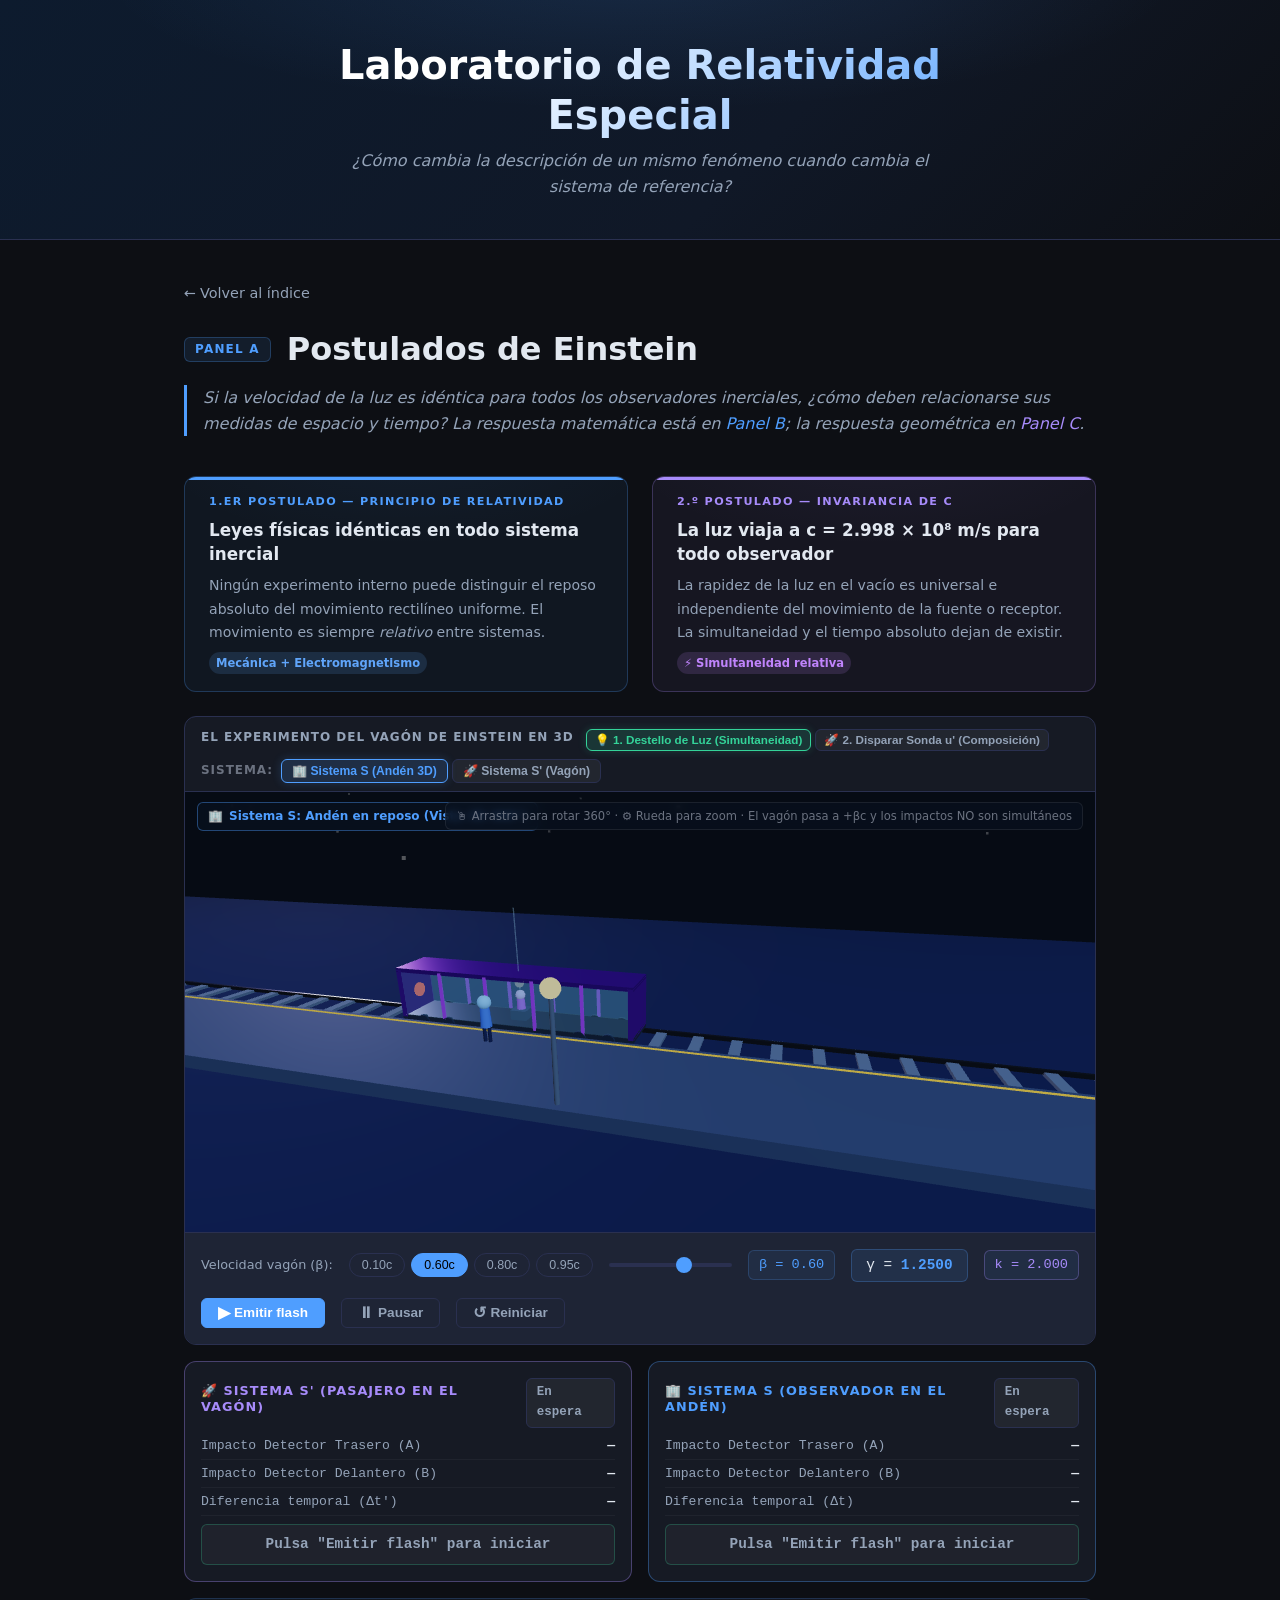
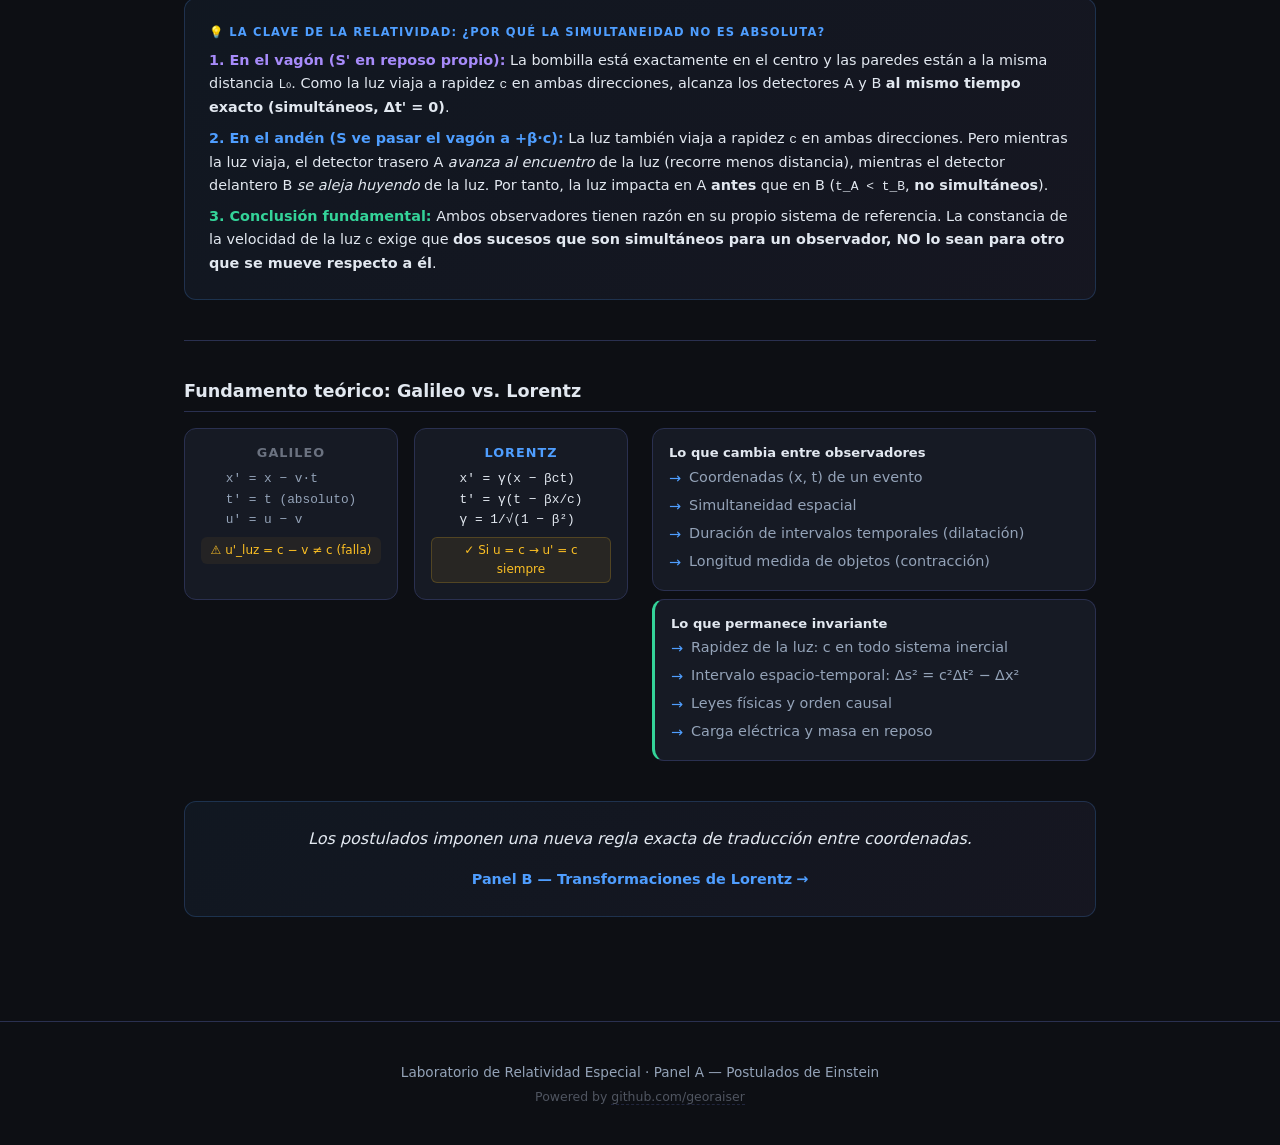
==== commit 83fe44ee: "update panel A" ====
--- a/panels/panel-a.html
+++ b/panels/panel-a.html
@@ -61,22 +61,37 @@
   </div>
 
   <!-- ═══════════════════════════════════════════════════════
-       HERO 1 — SIMULACIÓN INTERACTIVA: EL VAGÓN DE EINSTEIN
+       HERO 1 — SIMULACIÓN 3D: EL VAGÓN DE EINSTEIN
   ═══════════════════════════════════════════════════════ -->
   <div class="canvas-wrapper">
     <div class="canvas-title" style="display:flex;justify-content:space-between;align-items:center;flex-wrap:wrap;gap:8px;">
-      <span>El Experimento del Vagón de Einstein (Simultaneidad Relativa)</span>
-      <span style="font-size:0.75rem;font-weight:400;color:var(--color-muted);">
-        🟡 Pulsos de luz a rapidez c &nbsp;|&nbsp; 🔴 Detectores A (trasero) y B (delantero)
-      </span>
-    </div>
-
-    <!-- Canvas 2D interactivo del tren -->
-    <canvas id="anim-canvas"></canvas>
+      <div style="display:flex;align-items:center;gap:12px;flex-wrap:wrap;">
+        <span>El Experimento del Vagón de Einstein en 3D</span>
+        <div class="exp-selector-bar" id="exp-selector">
+          <button class="exp-btn active-exp" id="btn-exp-flash">💡 1. Destello de Luz (Simultaneidad)</button>
+          <button class="exp-btn" id="btn-exp-probe">🚀 2. Disparar Sonda u' (Composición)</button>
+        </div>
+      </div>
+      <div class="cam-selector-bar" id="cam-selector">
+        <span style="font-size:0.75rem;color:var(--color-muted);margin-right:4px;">Sistema:</span>
+        <button class="cam-btn active-cam" data-cam="s" id="btn-cam-s">🏢 Sistema S (Andén 3D)</button>
+        <button class="cam-btn cam-sp" data-cam="sp" id="btn-cam-sp">🚀 Sistema S' (Vagón)</button>
+      </div>
+    </div>
+
+    <!-- Viewport 3D Three.js -->
+    <div class="canvas-3d-viewport" id="viewport-3d">
+      <div class="hud-3d-cam-label" id="hud-cam-label">
+        <span id="hud-cam-icon">🏢</span> <span id="hud-cam-name">Sistema S: Andén en reposo (Vista 3D 360°)</span>
+      </div>
+      <div class="hud-3d-hint" id="hud-hint">
+        🖱 Arrastra para rotar 360° · ⚙ Rueda para zoom · El vagón pasa a +βc y los impactos NO son simultáneos
+      </div>
+    </div>
 
     <!-- Controles de la animación -->
     <div class="anim-controls">
-      <span class="anim-label">Velocidad del vagón (β):</span>
+      <span class="anim-label">Velocidad vagón (β):</span>
       <div class="preset-row" id="presets-a-beta" style="margin-bottom:0;">
         <button class="preset-btn" data-beta="0.10">0.10c</button>
         <button class="preset-btn active-preset" data-beta="0.60">0.60c</button>
@@ -88,14 +103,22 @@
       <span id="beta-readout" class="readout">β = 0.60</span>
       <span id="gamma-readout" class="gamma-badge">γ = <span id="gamma-val">1.2500</span></span>
       <span class="readout k-readout" id="k-readout">k = 2.000</span>
+
+      <!-- Control de velocidad de la sonda u' (modo composición) -->
+      <div id="probe-control-wrap" style="display:none;align-items:center;gap:6px;border-left:1px solid var(--color-border);padding-left:10px;">
+        <span class="anim-label" style="color:var(--color-accent-2);">Sonda (u'):</span>
+        <input type="range" id="probe-u-slider" class="speed-slider" min="0.1" max="1.0" step="0.05" value="0.5" style="width:80px;" />
+        <span id="probe-u-readout" class="readout" style="color:var(--color-accent-2);">u' = 0.50c</span>
+      </div>
+
       <button id="btn-play"  class="btn btn-primary"><span class="btn-icon">▶</span> Emitir flash</button>
       <button id="btn-pause" class="btn btn-secondary" disabled><span class="btn-icon">⏸</span> Pausar</button>
       <button id="btn-reset" class="btn btn-secondary"><span class="btn-icon">↺</span> Reiniciar</button>
     </div>
   </div>
 
-  <!-- Tarjetas de lectura de simultaneidad en tiempo real S y S' -->
-  <div class="obs-grid">
+  <!-- 1. Tarjetas de lectura de SIMULTANEIDAD (Modo Flash de luz) -->
+  <div class="obs-grid" id="cards-simultaneity">
     <!-- Vagón S' -->
     <div class="obs-card sp-card">
       <div style="display:flex;justify-content:space-between;align-items:center;margin-bottom:var(--space-xs);">
@@ -139,6 +162,24 @@
     </div>
   </div>
 
+  <!-- 2. Tarjetas de lectura de COMPOSICIÓN DE VELOCIDADES (Modo Sonda / Proyectil) -->
+  <div class="vadd-grid" id="cards-composition" style="display:none;margin-top:var(--space-md);">
+    <div class="vadd-card galileo">
+      <div class="vadd-label">🏛️ Predicción Clásica de Galileo ✗</div>
+      <div class="vadd-formula">u = u' + v</div>
+      <div class="vadd-result" id="vadd-galileo">—</div>
+      <div class="vadd-bar-track"><div class="vadd-bar-fill" id="vadd-bar-g" style="width:0%"></div></div>
+      <div class="vadd-warning" id="vadd-g-warn"></div>
+    </div>
+    <div class="vadd-card lorentz">
+      <div class="vadd-label">⚡ Realidad Relativista de Einstein (Lorentz) ✓</div>
+      <div class="vadd-formula">u = (u' + v) / (1 + u'·v/c²)</div>
+      <div class="vadd-result" id="vadd-lorentz">—</div>
+      <div class="vadd-bar-track"><div class="vadd-bar-fill" id="vadd-bar-l" style="width:80%"></div></div>
+      <div class="vadd-warning" id="vadd-l-note"></div>
+    </div>
+  </div>
+
   <div class="insight-box" style="margin-top:var(--space-md);margin-bottom:var(--space-xl);">
     <div class="insight-title">💡 La clave de la Relatividad: ¿Por qué la simultaneidad no es absoluta?</div>
     <div style="display:flex;flex-direction:column;gap:var(--space-sm);font-size:0.88rem;line-height:1.6;margin-top:var(--space-xs);">
@@ -155,67 +196,12 @@
   </div>
 
   <!-- ═══════════════════════════════════════════════════════
-       HERO 2 — CALCULADORA DE ADICIÓN DE VELOCIDADES
+       COMPARACIÓN TEÓRICA Y RESUMEN INVARIANTE
   ═══════════════════════════════════════════════════════ -->
   <hr class="divider" />
-  <h3 class="section-heading">Composición de velocidades: Galileo vs. Lorentz</h3>
-
-  <div class="info-box" style="padding:var(--space-lg);margin-bottom:var(--space-xl);">
-    <div class="slider-row">
-      <span class="anim-label">Velocidad del objeto en S (u):</span>
-      <div class="preset-row" id="presets-a-u" style="margin-bottom:0;">
-        <button class="preset-btn" data-u="0.20">0.20c</button>
-        <button class="preset-btn" data-u="0.50">0.50c</button>
-        <button class="preset-btn active-preset" data-u="0.80">0.80c</button>
-        <button class="preset-btn" data-u="1.00">1.00c (Luz)</button>
-      </div>
-      <input type="range" id="u-slider" class="slider-generic" min="0" max="1.0" step="0.01" value="0.8" />
-      <span id="u-readout" class="readout">u = 0.80c</span>
-    </div>
-
-    <div class="vadd-grid">
-      <div class="vadd-card galileo">
-        <div class="vadd-label">Galileo (Clásico) ✗</div>
-        <div class="vadd-formula">u' = u − v</div>
-        <div class="vadd-result" id="vadd-galileo">—</div>
-        <div class="vadd-bar-track"><div class="vadd-bar-fill" id="vadd-bar-g" style="width:0%"></div></div>
-        <div class="vadd-warning" id="vadd-g-warn"></div>
-      </div>
-      <div class="vadd-card lorentz">
-        <div class="vadd-label">Einstein (Relativista) ✓</div>
-        <div class="vadd-formula">u' = (u − v) / (1 − u·v/c²)</div>
-        <div class="vadd-result" id="vadd-lorentz">—</div>
-        <div class="vadd-bar-track"><div class="vadd-bar-fill" id="vadd-bar-l" style="width:80%"></div></div>
-        <div class="vadd-warning" id="vadd-l-note"></div>
-      </div>
-    </div>
-  </div>
-
-  <!-- ═══════════════════════════════════════════════════════
-       CONTEXTO HISTÓRICO Y COMPARACIÓN TEÓRICA (Compacto)
-  ═══════════════════════════════════════════════════════ -->
-  <hr class="divider" />
-  <h3 class="section-heading">Fundamento histórico y teórico</h3>
+  <h3 class="section-heading">Fundamento teórico: Galileo vs. Lorentz</h3>
 
   <div class="two-col" style="margin-bottom:var(--space-lg);">
-    <!-- Experimento Michelson-Morley -->
-    <div class="info-box" style="margin-bottom:0;">
-      <h3>Experimento de Michelson–Morley (1887)</h3>
-      <p style="font-size:0.86rem;margin-bottom:var(--space-sm);">
-        Buscaba medir el "viento de éter" (movimiento terrestre a ~30 km/s).
-        El resultado fue nulo, demostrando que <code>c</code> es independiente del movimiento.
-      </p>
-      <div class="mm-result" style="padding:var(--space-md);margin-top:0;">
-        <div class="mm-bar-wrap">
-          <div class="mm-bar-label">Predicho clásico (ΔN = 0.373)</div>
-          <div class="mm-bar-track"><div class="mm-bar-fill predicted"></div></div>
-          <div class="mm-bar-label" style="margin-top:var(--space-xs);">Observado real (ΔN &lt; 0.01)</div>
-          <div class="mm-bar-track"><div class="mm-bar-fill observed"></div></div>
-          <div class="mm-verdict" style="color:var(--color-success);font-size:0.8rem;margin-top:4px;">Resultado: ΔN ≈ 0 ✓</div>
-        </div>
-      </div>
-    </div>
-
     <!-- Transformaciones comparadas -->
     <div class="comparison-grid">
       <div class="transform-box galileo" style="padding:var(--space-md);">
@@ -242,51 +228,27 @@
         </div>
       </div>
     </div>
-  </div>
-
-  <!-- Resumen: Cambios vs Invariantes -->
-  <div class="two-col" style="margin-bottom:var(--space-lg);">
-    <div class="info-box compact-box" style="margin-bottom:0;">
-      <h3>Lo que cambia entre observadores</h3>
-      <ul class="summary-list" style="font-size:0.84rem;gap:4px;">
-        <li>Coordenadas (x, t) de un evento</li>
-        <li>Simultaneidad espacial</li>
-        <li>Duración de intervalos temporales (dilatación)</li>
-        <li>Longitud medida de objetos (contracción)</li>
-      </ul>
-    </div>
-    <div class="info-box accent-green compact-box" style="margin-bottom:0;">
-      <h3>Lo que permanece invariante</h3>
-      <ul class="summary-list" style="font-size:0.84rem;gap:4px;">
-        <li>Rapidez de la luz: c en todo sistema inercial</li>
-        <li>Intervalo espacio-temporal: Δs² = c²Δt² − Δx²</li>
-        <li>Leyes físicas y orden causal</li>
-        <li>Carga eléctrica y masa en reposo</li>
-      </ul>
-    </div>
-  </div>
-
-  <!-- Evidencias experimentales compactas -->
-  <div class="evidence-grid" style="margin-bottom:var(--space-lg);">
-    <div class="evidence-card" style="padding:var(--space-sm) var(--space-md);">
-      <div class="ev-year">1938 · Ives–Stilwell</div>
-      <div class="ev-title" style="font-size:0.82rem;">Doppler transverso</div>
-      <div class="ev-body" style="font-size:0.76rem;">Confirmación de dilatación temporal en iones rápidos con 1% de error.</div>
-    </div>
-    <div class="evidence-card" style="padding:var(--space-sm) var(--space-md);">
-      <div class="ev-year">1941 · Rossi–Hall</div>
-      <div class="ev-title" style="font-size:0.82rem;">Muones atmosféricos</div>
-      <div class="ev-body" style="font-size:0.76rem;">Con γ ≈ 10 viajan 10 km antes de desintegrarse (clásicamente solo 660 m).</div>
-    </div>
-    <div class="evidence-card" style="padding:var(--space-sm) var(--space-md);">
-      <div class="ev-year">1971 · Hafele–Keating</div>
-      <div class="ev-title" style="font-size:0.82rem;">Relojes atómicos</div>
-      <div class="ev-body" style="font-size:0.76rem;">Desfase de ~200 ns en aviones comerciales confirmado con precisión.</div>
-    </div>
-    <div class="evidence-card" style="padding:var(--space-sm) var(--space-md);">
-      <div class="ev-year">GPS actual</div>
-      <div class="ev-title" style="font-size:0.82rem;">Satélites GPS</div>
-      <div class="ev-body" style="font-size:0.76rem;">Corrección relativista diaria de +38.4 μs para evitar desvíos de >10 km/día.</div>
+
+    <!-- Resumen: Cambios vs Invariantes -->
+    <div style="display:flex;flex-direction:column;gap:var(--space-sm);">
+      <div class="info-box compact-box" style="margin-bottom:0;">
+        <h3>Lo que cambia entre observadores</h3>
+        <ul class="summary-list" style="font-size:0.84rem;gap:4px;">
+          <li>Coordenadas (x, t) de un evento</li>
+          <li>Simultaneidad espacial</li>
+          <li>Duración de intervalos temporales (dilatación)</li>
+          <li>Longitud medida de objetos (contracción)</li>
+        </ul>
+      </div>
+      <div class="info-box accent-green compact-box" style="margin-bottom:0;">
+        <h3>Lo que permanece invariante</h3>
+        <ul class="summary-list" style="font-size:0.84rem;gap:4px;">
+          <li>Rapidez de la luz: c en todo sistema inercial</li>
+          <li>Intervalo espacio-temporal: Δs² = c²Δt² − Δx²</li>
+          <li>Leyes físicas y orden causal</li>
+          <li>Carga eléctrica y masa en reposo</li>
+        </ul>
+      </div>
     </div>
   </div>
 
--- a/css/panels.css
+++ b/css/panels.css
@@ -463,19 +463,131 @@
 }
 
 /* ══════════════════════════════════════════════════════════
-   PANEL A — EXPERIMENTO DEL VAGÓN DE EINSTEIN (CANVAS 2D)
-══════════════════════════════════════════════════════════ */
-#anim-canvas {
+   PANEL A — EXPERIMENTO DEL VAGÓN DE EINSTEIN EN 3D
+══════════════════════════════════════════════════════════ */
+.canvas-3d-viewport {
   width: 100%;
-  min-height: 400px;
-  background: #09111e;
+  height: 440px;
+  background: #060b14;
+  position: relative;
+  overflow: hidden;
   display: block;
-  cursor: default;
 }
 @media (max-width: 600px) {
-  #anim-canvas {
-    min-height: 340px;
+  .canvas-3d-viewport {
+    height: 340px;
   }
+}
+.canvas-3d-viewport canvas {
+  width: 100% !important;
+  height: 100% !important;
+  display: block;
+  outline: none;
+}
+
+.cam-selector-bar {
+  display: flex;
+  align-items: center;
+  gap: var(--space-xs);
+  flex-wrap: wrap;
+}
+
+.cam-btn {
+  background: rgba(255, 255, 255, 0.05);
+  border: 1px solid var(--color-border);
+  color: var(--color-text-dim);
+  border-radius: var(--radius-sm);
+  padding: 4px 10px;
+  font-size: 0.76rem;
+  font-weight: 600;
+  cursor: pointer;
+  display: inline-flex;
+  align-items: center;
+  gap: 4px;
+  transition: all 0.2s ease;
+}
+.cam-btn:hover {
+  background: rgba(255, 255, 255, 0.1);
+  color: var(--color-text);
+  border-color: var(--color-accent);
+}
+.cam-btn.active-cam {
+  background: rgba(79, 158, 255, 0.15);
+  border-color: var(--color-accent);
+  color: var(--color-accent);
+  box-shadow: 0 0 10px rgba(79, 158, 255, 0.2);
+}
+.cam-btn.cam-sp.active-cam {
+  background: rgba(167, 139, 250, 0.15);
+  border-color: var(--color-accent-2);
+  color: var(--color-accent-2);
+  box-shadow: 0 0 10px rgba(167, 139, 250, 0.2);
+}
+
+.exp-selector-bar {
+  display: flex;
+  align-items: center;
+  gap: var(--space-xs);
+  margin-top: 4px;
+}
+.exp-btn {
+  background: rgba(255, 255, 255, 0.05);
+  border: 1px solid var(--color-border);
+  color: var(--color-text-dim);
+  border-radius: var(--radius-sm);
+  padding: 3px 8px;
+  font-size: 0.73rem;
+  font-weight: 600;
+  cursor: pointer;
+  display: inline-flex;
+  align-items: center;
+  gap: 4px;
+  transition: all 0.2s ease;
+}
+.exp-btn:hover {
+  background: rgba(255, 255, 255, 0.1);
+  color: var(--color-text);
+  border-color: var(--color-accent);
+}
+.exp-btn.active-exp {
+  background: rgba(52, 211, 153, 0.15);
+  border-color: var(--color-success);
+  color: var(--color-success);
+  box-shadow: 0 0 8px rgba(52, 211, 153, 0.2);
+}
+
+.hud-3d-hint {
+  position: absolute;
+  top: 10px;
+  right: 12px;
+  background: rgba(9, 17, 30, 0.75);
+  backdrop-filter: blur(4px);
+  border: 1px solid rgba(255, 255, 255, 0.08);
+  border-radius: var(--radius-sm);
+  padding: 4px 10px;
+  font-size: 0.72rem;
+  color: var(--color-muted);
+  pointer-events: none;
+  z-index: 5;
+}
+
+.hud-3d-cam-label {
+  position: absolute;
+  top: 10px;
+  left: 12px;
+  background: rgba(9, 17, 30, 0.85);
+  backdrop-filter: blur(4px);
+  border: 1px solid rgba(79, 158, 255, 0.3);
+  border-radius: var(--radius-sm);
+  padding: 4px 10px;
+  font-size: 0.75rem;
+  font-weight: 600;
+  color: var(--color-accent);
+  pointer-events: none;
+  z-index: 5;
+  display: flex;
+  align-items: center;
+  gap: 6px;
 }
 
 .train-status-badge {
@@ -1574,3 +1686,150 @@
   }
 }
 
+
+/* ══════════════════════════════════════════════════════════
+   PANEL D — DILATACIÓN TEMPORAL Y CONTRACCIÓN DE LONGITUD
+══════════════════════════════════════════════════════════ */
+#canvas-light-clock {
+  width: 100%;
+  min-height: 380px;
+  background: #09111e;
+  display: block;
+  cursor: default;
+}
+@media (max-width: 600px) {
+  #canvas-light-clock {
+    min-height: 320px;
+  }
+}
+
+#canvas-contraction {
+  width: 100%;
+  min-height: 280px;
+  background: #09111e;
+  display: block;
+  cursor: default;
+}
+
+/* Tarjeta de deducción de Pitágoras */
+.pythagoras-card {
+  background: var(--color-surface);
+  border: 1px solid var(--color-border);
+  border-radius: var(--radius-md);
+  padding: var(--space-md);
+  position: relative;
+  overflow: hidden;
+}
+.pythagoras-card.py-highlight {
+  border-color: rgba(253, 224, 71, 0.35);
+  background: rgba(253, 224, 71, 0.03);
+}
+
+.py-step {
+  display: flex;
+  align-items: flex-start;
+  gap: var(--space-sm);
+  margin-bottom: var(--space-sm);
+  font-size: 0.85rem;
+  line-height: 1.5;
+}
+.py-step-num {
+  background: rgba(79, 158, 255, 0.15);
+  color: var(--color-accent);
+  border: 1px solid rgba(79, 158, 255, 0.3);
+  border-radius: var(--radius-sm);
+  padding: 1px 6px;
+  font-family: var(--font-mono);
+  font-weight: 700;
+  font-size: 0.75rem;
+  flex-shrink: 0;
+}
+
+/* Grid de casos de estudio (Muones y Granero) */
+.case-study-grid {
+  display: grid;
+  grid-template-columns: 1fr 1fr;
+  gap: var(--space-md);
+  margin-top: var(--space-md);
+}
+@media (max-width: 768px) {
+  .case-study-grid {
+    grid-template-columns: 1fr;
+  }
+}
+
+.case-study-card {
+  background: var(--color-surface);
+  border: 1px solid var(--color-border);
+  border-radius: var(--radius-md);
+  padding: var(--space-md);
+  display: flex;
+  flex-direction: column;
+}
+.case-study-card.cs-muon {
+  border-color: rgba(52, 211, 153, 0.3);
+}
+.case-study-card.cs-barn {
+  border-color: rgba(251, 191, 36, 0.3);
+}
+
+.cs-header {
+  display: flex;
+  justify-content: space-between;
+  align-items: center;
+  margin-bottom: var(--space-xs);
+}
+.cs-badge {
+  font-size: 0.7rem;
+  font-weight: 700;
+  padding: 2px 8px;
+  border-radius: var(--radius-sm);
+  text-transform: uppercase;
+  letter-spacing: 0.06em;
+}
+.cs-badge.badge-green {
+  background: rgba(52, 211, 153, 0.15);
+  color: var(--color-success);
+  border: 1px solid rgba(52, 211, 153, 0.3);
+}
+.cs-badge.badge-amber {
+  background: rgba(251, 191, 36, 0.15);
+  color: #fbbf24;
+  border: 1px solid rgba(251, 191, 36, 0.3);
+}
+
+.cs-perspective-box {
+  background: rgba(255, 255, 255, 0.025);
+  border: 1px solid rgba(255, 255, 255, 0.06);
+  border-radius: var(--radius-sm);
+  padding: var(--space-xs) var(--space-sm);
+  margin-top: var(--space-xs);
+  font-size: 0.8rem;
+  line-height: 1.5;
+}
+.cs-perspective-box strong {
+  font-family: var(--font-mono);
+}
+
+/* Calculadora Panel D */
+.d-calc-grid {
+  display: grid;
+  grid-template-columns: 1fr 1fr;
+  gap: var(--space-md);
+}
+@media (max-width: 700px) {
+  .d-calc-grid {
+    grid-template-columns: 1fr;
+  }
+}
+
+.d-calc-card {
+  background: var(--color-surface);
+  border: 1px solid var(--color-border);
+  border-radius: var(--radius-md);
+  padding: var(--space-md);
+}
+.d-calc-card.d-time  { border-color: rgba(79, 158, 255, 0.35); }
+.d-calc-card.d-space { border-color: rgba(167, 139, 250, 0.35); }
+
+
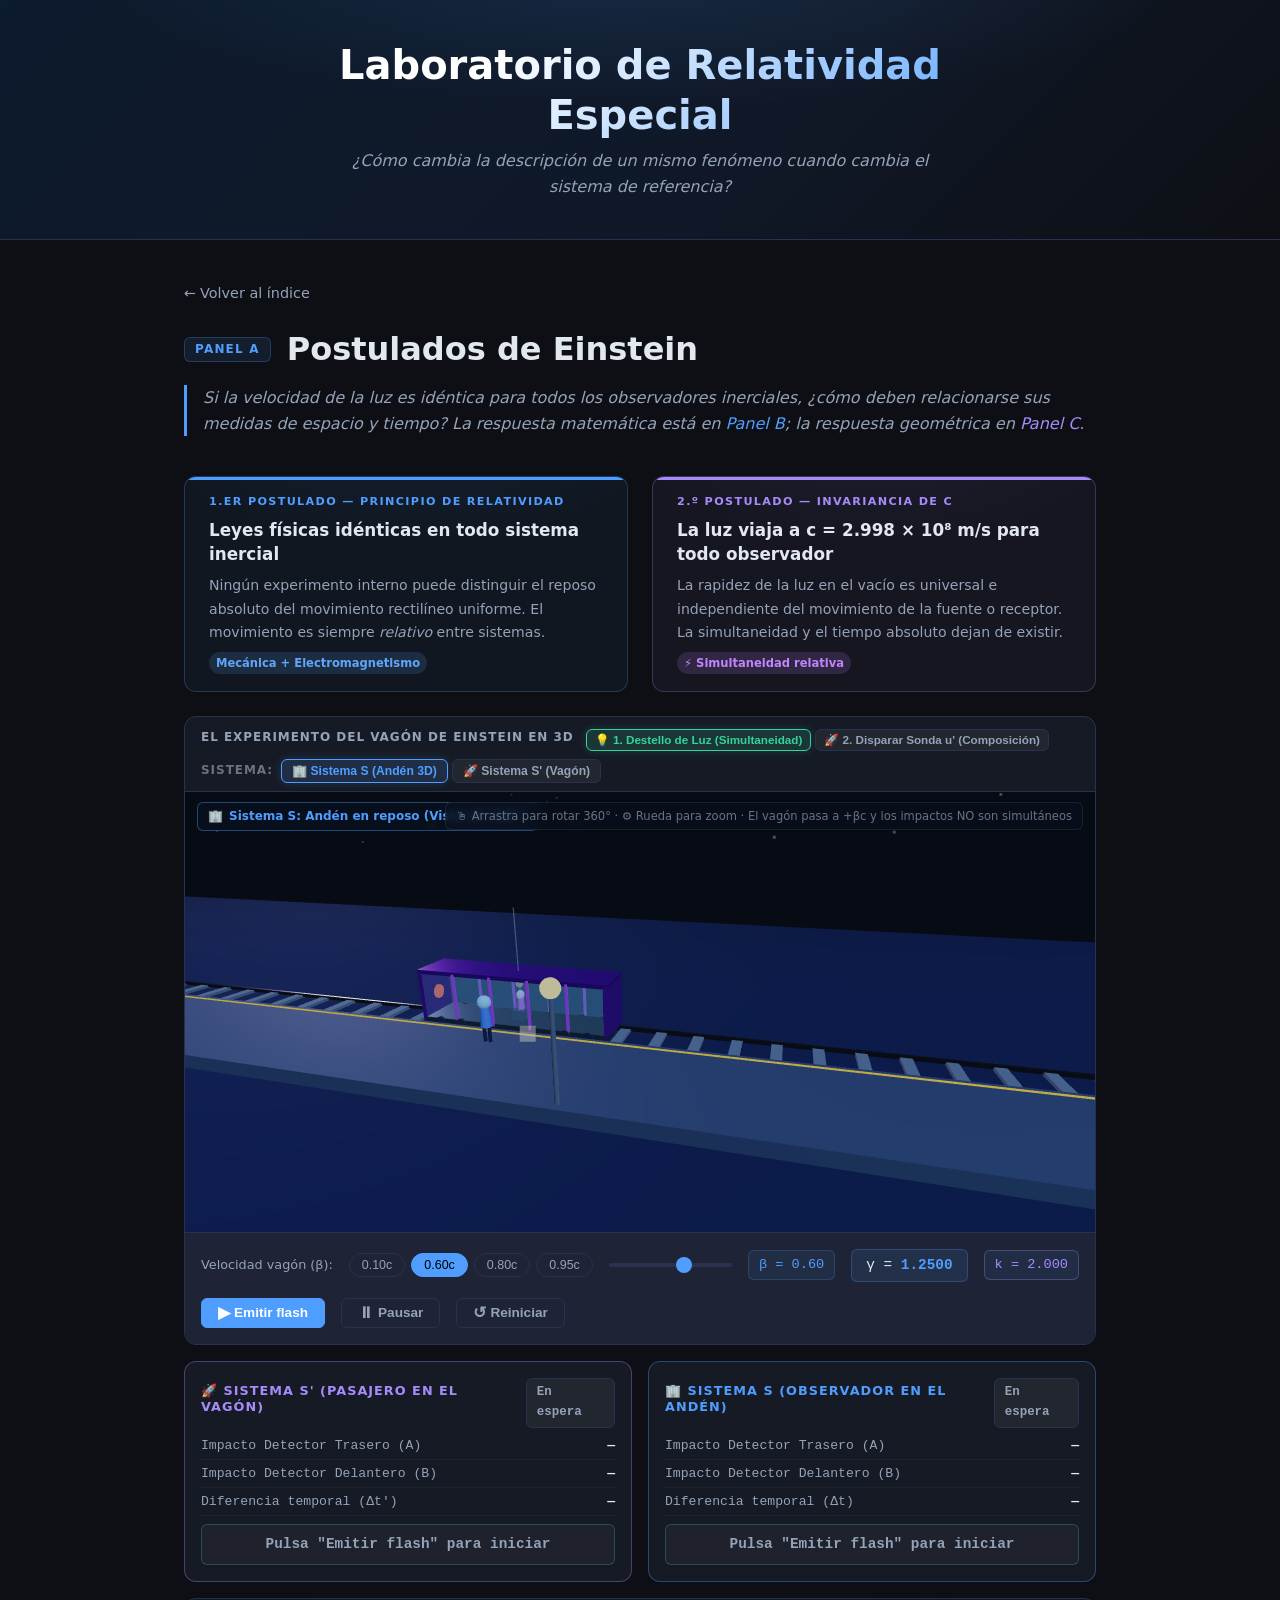
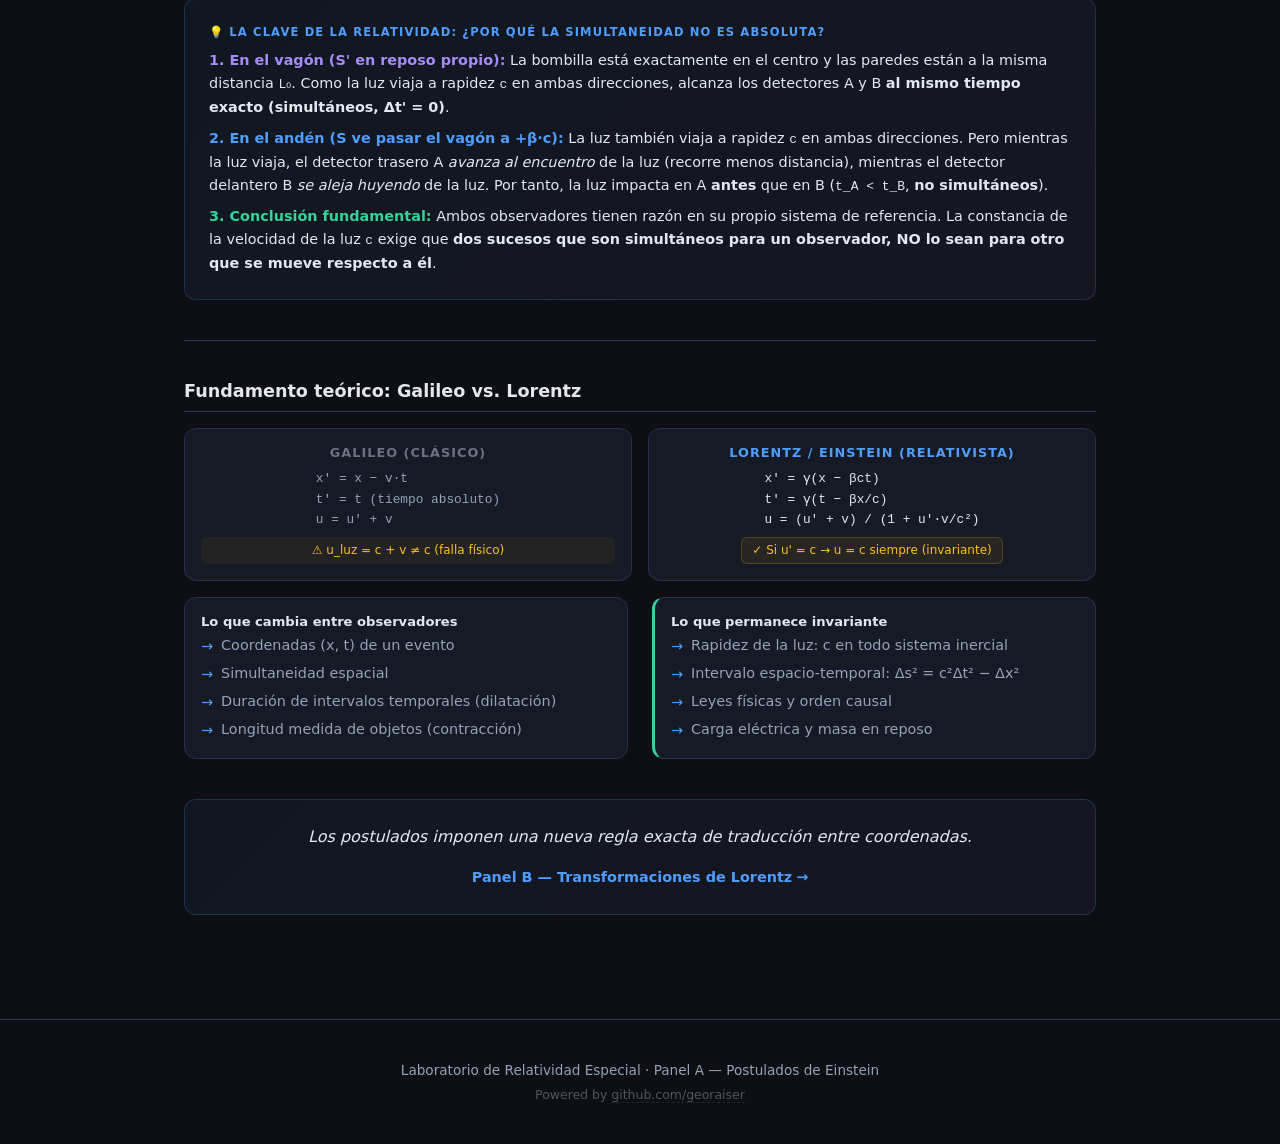
==== commit 120adc0a: "update panel A" ====
--- a/panels/panel-a.html
+++ b/panels/panel-a.html
@@ -201,54 +201,52 @@
   <hr class="divider" />
   <h3 class="section-heading">Fundamento teórico: Galileo vs. Lorentz</h3>
 
+  <!-- Transformaciones comparadas -->
+  <div class="comparison-grid" style="margin-bottom:var(--space-md);">
+    <div class="transform-box galileo" style="padding:var(--space-md);">
+      <h4>Galileo (Clásico)</h4>
+      <div class="transform-eq" style="font-size:0.8rem;line-height:1.6;">
+        x' = x − v·t<br/>
+        t' = t (tiempo absoluto)<br/>
+        u = u' + v
+      </div>
+      <div class="transform-problem" style="font-size:0.75rem;margin-top:6px;">
+        ⚠ u_luz = c + v ≠ c (falla físico)
+      </div>
+    </div>
+
+    <div class="transform-box lorentz-box" style="padding:var(--space-md);">
+      <h4>Lorentz / Einstein (Relativista)</h4>
+      <div class="transform-eq" style="font-size:0.8rem;line-height:1.6;">
+        x' = γ(x − βct)<br/>
+        t' = γ(t − βx/c)<br/>
+        u = (u' + v) / (1 + u'·v/c²)
+      </div>
+      <div class="consequence" style="font-size:0.75rem;margin-top:6px;">
+        ✓ Si u' = c → u = c siempre (invariante)
+      </div>
+    </div>
+  </div>
+
+  <!-- Resumen: Cambios vs Invariantes (En una sola línea / dos columnas) -->
   <div class="two-col" style="margin-bottom:var(--space-lg);">
-    <!-- Transformaciones comparadas -->
-    <div class="comparison-grid">
-      <div class="transform-box galileo" style="padding:var(--space-md);">
-        <h4>Galileo</h4>
-        <div class="transform-eq" style="font-size:0.8rem;line-height:1.6;">
-          x' = x − v·t<br/>
-          t' = t (absoluto)<br/>
-          u' = u − v
-        </div>
-        <div class="transform-problem" style="font-size:0.75rem;margin-top:6px;">
-          ⚠ u'_luz = c − v ≠ c (falla)
-        </div>
-      </div>
-
-      <div class="transform-box lorentz-box" style="padding:var(--space-md);">
-        <h4>Lorentz</h4>
-        <div class="transform-eq" style="font-size:0.8rem;line-height:1.6;">
-          x' = γ(x − βct)<br/>
-          t' = γ(t − βx/c)<br/>
-          γ = 1/√(1 − β²)
-        </div>
-        <div class="consequence" style="font-size:0.75rem;margin-top:6px;">
-          ✓ Si u = c → u' = c siempre
-        </div>
-      </div>
-    </div>
-
-    <!-- Resumen: Cambios vs Invariantes -->
-    <div style="display:flex;flex-direction:column;gap:var(--space-sm);">
-      <div class="info-box compact-box" style="margin-bottom:0;">
-        <h3>Lo que cambia entre observadores</h3>
-        <ul class="summary-list" style="font-size:0.84rem;gap:4px;">
-          <li>Coordenadas (x, t) de un evento</li>
-          <li>Simultaneidad espacial</li>
-          <li>Duración de intervalos temporales (dilatación)</li>
-          <li>Longitud medida de objetos (contracción)</li>
-        </ul>
-      </div>
-      <div class="info-box accent-green compact-box" style="margin-bottom:0;">
-        <h3>Lo que permanece invariante</h3>
-        <ul class="summary-list" style="font-size:0.84rem;gap:4px;">
-          <li>Rapidez de la luz: c en todo sistema inercial</li>
-          <li>Intervalo espacio-temporal: Δs² = c²Δt² − Δx²</li>
-          <li>Leyes físicas y orden causal</li>
-          <li>Carga eléctrica y masa en reposo</li>
-        </ul>
-      </div>
+    <div class="info-box compact-box" style="margin-bottom:0;">
+      <h3>Lo que cambia entre observadores</h3>
+      <ul class="summary-list" style="font-size:0.84rem;gap:4px;">
+        <li>Coordenadas (x, t) de un evento</li>
+        <li>Simultaneidad espacial</li>
+        <li>Duración de intervalos temporales (dilatación)</li>
+        <li>Longitud medida de objetos (contracción)</li>
+      </ul>
+    </div>
+    <div class="info-box accent-green compact-box" style="margin-bottom:0;">
+      <h3>Lo que permanece invariante</h3>
+      <ul class="summary-list" style="font-size:0.84rem;gap:4px;">
+        <li>Rapidez de la luz: c en todo sistema inercial</li>
+        <li>Intervalo espacio-temporal: Δs² = c²Δt² − Δx²</li>
+        <li>Leyes físicas y orden causal</li>
+        <li>Carga eléctrica y masa en reposo</li>
+      </ul>
     </div>
   </div>
 
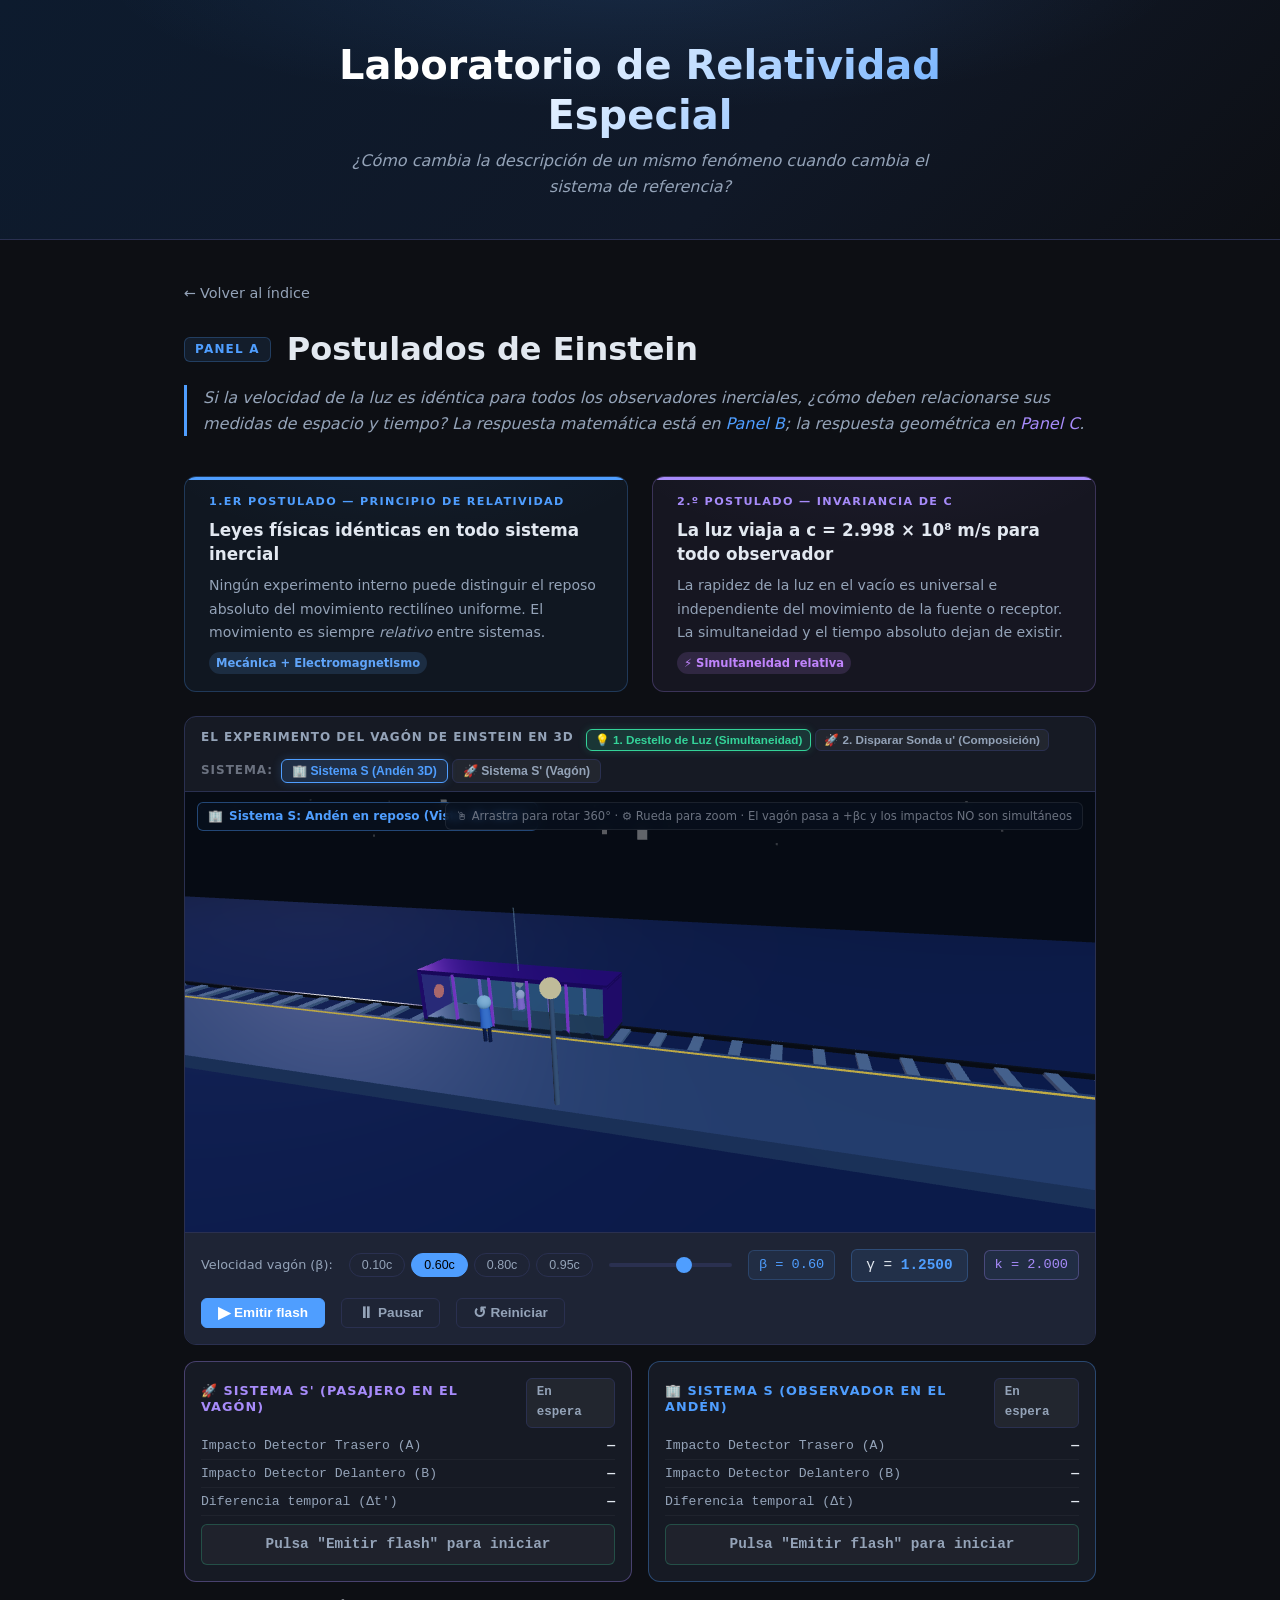
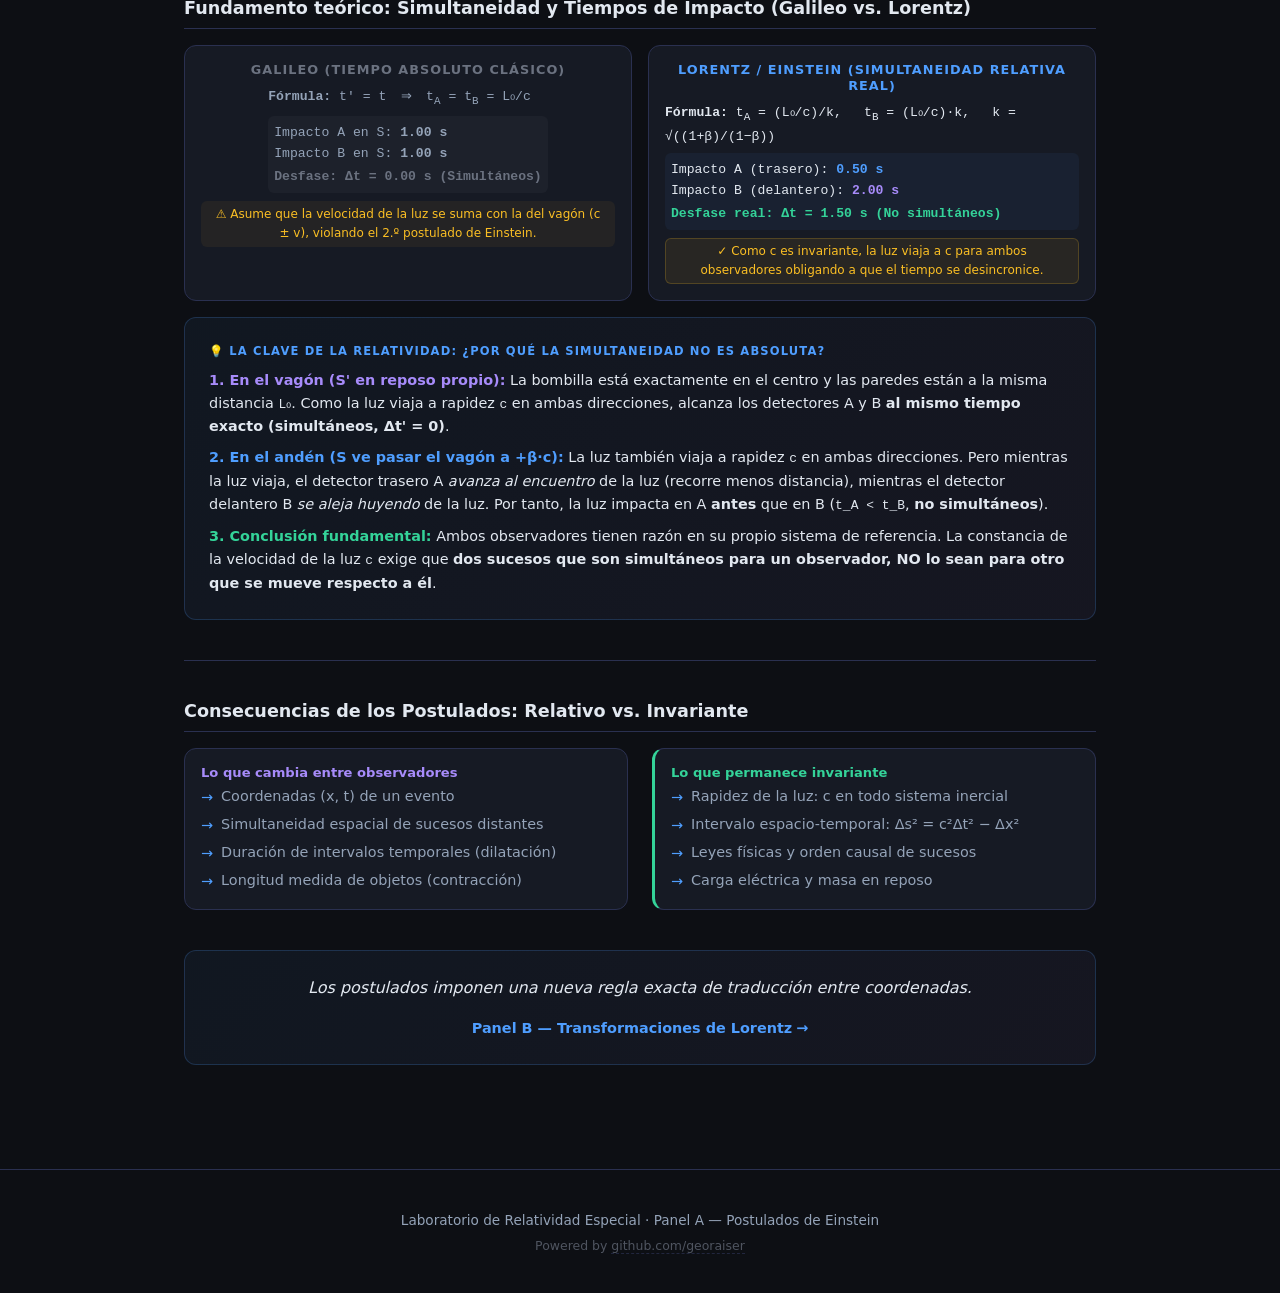
==== commit 1fb436d0: "update panel A" ====
--- a/panels/panel-a.html
+++ b/panels/panel-a.html
@@ -117,134 +117,286 @@
     </div>
   </div>
 
-  <!-- 1. Tarjetas de lectura de SIMULTANEIDAD (Modo Flash de luz) -->
-  <div class="obs-grid" id="cards-simultaneity">
-    <!-- Vagón S' -->
-    <div class="obs-card sp-card">
-      <div style="display:flex;justify-content:space-between;align-items:center;margin-bottom:var(--space-xs);">
-        <h4>🚀 Sistema S' (Pasajero en el vagón)</h4>
-        <span class="train-status-badge waiting" id="badge-sp">En espera</span>
-      </div>
-      <div class="obs-row">
-        <span class="obs-key">Impacto Detector Trasero (A)</span>
-        <span class="obs-val" id="obs-sp-a">—</span>
-      </div>
-      <div class="obs-row">
-        <span class="obs-key">Impacto Detector Delantero (B)</span>
-        <span class="obs-val" id="obs-sp-b">—</span>
-      </div>
-      <div class="obs-row">
-        <span class="obs-key">Diferencia temporal (Δt')</span>
-        <span class="obs-val" id="obs-sp-dt">—</span>
-      </div>
-      <div class="obs-speed-row" id="obs-sp-verdict">Pulsa "Emitir flash" para iniciar</div>
-    </div>
-
-    <!-- Andén S -->
-    <div class="obs-card s-card">
-      <div style="display:flex;justify-content:space-between;align-items:center;margin-bottom:var(--space-xs);">
-        <h4>🏢 Sistema S (Observador en el andén)</h4>
-        <span class="train-status-badge waiting" id="badge-s">En espera</span>
-      </div>
-      <div class="obs-row">
-        <span class="obs-key">Impacto Detector Trasero (A)</span>
-        <span class="obs-val" id="obs-s-a">—</span>
-      </div>
-      <div class="obs-row">
-        <span class="obs-key">Impacto Detector Delantero (B)</span>
-        <span class="obs-val" id="obs-s-b">—</span>
-      </div>
-      <div class="obs-row">
-        <span class="obs-key">Diferencia temporal (Δt)</span>
-        <span class="obs-val" id="obs-s-dt">—</span>
-      </div>
-      <div class="obs-speed-row" id="obs-s-verdict">Pulsa "Emitir flash" para iniciar</div>
-    </div>
-  </div>
-
-  <!-- 2. Tarjetas de lectura de COMPOSICIÓN DE VELOCIDADES (Modo Sonda / Proyectil) -->
-  <div class="vadd-grid" id="cards-composition" style="display:none;margin-top:var(--space-md);">
-    <div class="vadd-card galileo">
-      <div class="vadd-label">🏛️ Predicción Clásica de Galileo ✗</div>
-      <div class="vadd-formula">u = u' + v</div>
-      <div class="vadd-result" id="vadd-galileo">—</div>
-      <div class="vadd-bar-track"><div class="vadd-bar-fill" id="vadd-bar-g" style="width:0%"></div></div>
-      <div class="vadd-warning" id="vadd-g-warn"></div>
-    </div>
-    <div class="vadd-card lorentz">
-      <div class="vadd-label">⚡ Realidad Relativista de Einstein (Lorentz) ✓</div>
-      <div class="vadd-formula">u = (u' + v) / (1 + u'·v/c²)</div>
-      <div class="vadd-result" id="vadd-lorentz">—</div>
-      <div class="vadd-bar-track"><div class="vadd-bar-fill" id="vadd-bar-l" style="width:80%"></div></div>
-      <div class="vadd-warning" id="vadd-l-note"></div>
-    </div>
-  </div>
-
-  <div class="insight-box" style="margin-top:var(--space-md);margin-bottom:var(--space-xl);">
-    <div class="insight-title">💡 La clave de la Relatividad: ¿Por qué la simultaneidad no es absoluta?</div>
-    <div style="display:flex;flex-direction:column;gap:var(--space-sm);font-size:0.88rem;line-height:1.6;margin-top:var(--space-xs);">
-      <p style="margin:0;">
-        <strong style="color:var(--color-accent-2);">1. En el vagón (S' en reposo propio):</strong> La bombilla está exactamente en el centro y las paredes están a la misma distancia <code>L₀</code>. Como la luz viaja a rapidez <code>c</code> en ambas direcciones, alcanza los detectores A y B <strong>al mismo tiempo exacto (simultáneos, Δt' = 0)</strong>.
-      </p>
-      <p style="margin:0;">
-        <strong style="color:var(--color-accent);">2. En el andén (S ve pasar el vagón a +β·c):</strong> La luz también viaja a rapidez <code>c</code> en ambas direcciones. Pero mientras la luz viaja, el detector trasero A <em>avanza al encuentro</em> de la luz (recorre menos distancia), mientras el detector delantero B <em>se aleja huyendo</em> de la luz. Por tanto, la luz impacta en A <strong>antes</strong> que en B (<code>t_A &lt; t_B</code>, <strong>no simultáneos</strong>).
-      </p>
-      <p style="margin:0;">
-        <strong style="color:var(--color-success);">3. Conclusión fundamental:</strong> Ambos observadores tienen razón en su propio sistema de referencia. La constancia de la velocidad de la luz <code>c</code> exige que <strong>dos sucesos que son simultáneos para un observador, NO lo sean para otro que se mueve respecto a él</strong>.
-      </p>
-    </div>
-  </div>
-
   <!-- ═══════════════════════════════════════════════════════
-       COMPARACIÓN TEÓRICA Y RESUMEN INVARIANTE
+       MODO 1: SIMULTANEIDAD (Destello de luz en el vagón)
+  ═══════════════════════════════════════════════════════ -->
+  <div id="section-flash-mode">
+    <!-- 1. Tarjetas de lectura de SIMULTANEIDAD -->
+    <div class="obs-grid" id="cards-simultaneity">
+      <!-- Vagón S' -->
+      <div class="obs-card sp-card">
+        <div style="display:flex;justify-content:space-between;align-items:center;margin-bottom:var(--space-xs);">
+          <h4>🚀 Sistema S' (Pasajero en el vagón)</h4>
+          <span class="train-status-badge waiting" id="badge-sp">En espera</span>
+        </div>
+        <div class="obs-row">
+          <span class="obs-key">Impacto Detector Trasero (A)</span>
+          <span class="obs-val" id="obs-sp-a">—</span>
+        </div>
+        <div class="obs-row">
+          <span class="obs-key">Impacto Detector Delantero (B)</span>
+          <span class="obs-val" id="obs-sp-b">—</span>
+        </div>
+        <div class="obs-row">
+          <span class="obs-key">Diferencia temporal (Δt')</span>
+          <span class="obs-val" id="obs-sp-dt">—</span>
+        </div>
+        <div class="obs-speed-row" id="obs-sp-verdict">Pulsa "Emitir flash" para iniciar</div>
+      </div>
+
+      <!-- Andén S -->
+      <div class="obs-card s-card">
+        <div style="display:flex;justify-content:space-between;align-items:center;margin-bottom:var(--space-xs);">
+          <h4>🏢 Sistema S (Observador en el andén)</h4>
+          <span class="train-status-badge waiting" id="badge-s">En espera</span>
+        </div>
+        <div class="obs-row">
+          <span class="obs-key">Impacto Detector Trasero (A)</span>
+          <span class="obs-val" id="obs-s-a">—</span>
+        </div>
+        <div class="obs-row">
+          <span class="obs-key">Impacto Detector Delantero (B)</span>
+          <span class="obs-val" id="obs-s-b">—</span>
+        </div>
+        <div class="obs-row">
+          <span class="obs-key">Diferencia temporal (Δt)</span>
+          <span class="obs-val" id="obs-s-dt">—</span>
+        </div>
+        <div class="obs-speed-row" id="obs-s-verdict">Pulsa "Emitir flash" para iniciar</div>
+      </div>
+    </div>
+
+    <!-- 2. Fundamento Teórico del Destello de Luz (Galileo vs. Lorentz) -->
+    <div id="theory-simultaneity" style="margin-top:var(--space-md);">
+      <h3 class="section-heading">Fundamento teórico: Simultaneidad y Tiempos de Impacto (Galileo vs. Lorentz)</h3>
+      <div class="comparison-grid" style="margin-bottom:var(--space-md);">
+        <div class="transform-box galileo" style="padding:var(--space-md);">
+          <h4>Galileo (Tiempo Absoluto Clásico)</h4>
+          <div class="transform-eq" style="font-size:0.82rem;line-height:1.6;">
+            <div><strong>Fórmula:</strong> t' = t &ensp;⇒&ensp; t<sub>A</sub> = t<sub>B</sub> = L₀/c</div>
+            <div style="margin-top:6px;padding:6px;background:rgba(255,255,255,0.03);border-radius:var(--radius-sm);">
+              <div>Impacto A en S: <span id="calc-g-ta" style="font-family:var(--font-mono);font-weight:600;">1.00 s</span></div>
+              <div>Impacto B en S: <span id="calc-g-tb" style="font-family:var(--font-mono);font-weight:600;">1.00 s</span></div>
+              <div style="color:var(--color-muted);font-weight:700;margin-top:2px;">Desfase: <span id="calc-g-dt">Δt = 0.00 s (Simultáneos)</span></div>
+            </div>
+          </div>
+          <div class="transform-problem" style="font-size:0.75rem;margin-top:8px;">
+            ⚠ Asume que la velocidad de la luz se suma con la del vagón (c ± v), violando el 2.º postulado de Einstein.
+          </div>
+        </div>
+
+        <div class="transform-box lorentz-box" style="padding:var(--space-md);">
+          <h4>Lorentz / Einstein (Simultaneidad Relativa Real)</h4>
+          <div class="transform-eq" style="font-size:0.82rem;line-height:1.6;">
+            <div><strong>Fórmula:</strong> t<sub>A</sub> = (L₀/c)/k, &ensp; t<sub>B</sub> = (L₀/c)·k, &ensp; k = √((1+β)/(1−β))</div>
+            <div style="margin-top:6px;padding:6px;background:rgba(79,158,255,0.06);border-radius:var(--radius-sm);">
+              <div>Impacto A (trasero): <span id="calc-l-ta" style="font-family:var(--font-mono);font-weight:600;color:var(--color-accent);">0.50 s</span></div>
+              <div>Impacto B (delantero): <span id="calc-l-tb" style="font-family:var(--font-mono);font-weight:600;color:var(--color-accent-2);">2.00 s</span></div>
+              <div style="color:var(--color-success);font-weight:700;margin-top:2px;">Desfase real: <span id="calc-l-dt">Δt = 1.50 s (No simultáneos)</span></div>
+            </div>
+          </div>
+          <div class="consequence" style="font-size:0.75rem;margin-top:8px;">
+            ✓ Como c es invariante, la luz viaja a c para ambos observadores obligando a que el tiempo se desincronice.
+          </div>
+        </div>
+      </div>
+    </div>
+
+    <!-- 3. Insight de Simultaneidad -->
+    <div class="insight-box" id="insight-simultaneity" style="margin-top:var(--space-md);margin-bottom:var(--space-xl);">
+      <div class="insight-title">💡 La clave de la Relatividad: ¿Por qué la simultaneidad no es absoluta?</div>
+      <div style="display:flex;flex-direction:column;gap:var(--space-sm);font-size:0.88rem;line-height:1.6;margin-top:var(--space-xs);">
+        <p style="margin:0;">
+          <strong style="color:var(--color-accent-2);">1. En el vagón (S' en reposo propio):</strong> La bombilla está exactamente en el centro y las paredes están a la misma distancia <code>L₀</code>. Como la luz viaja a rapidez <code>c</code> en ambas direcciones, alcanza los detectores A y B <strong>al mismo tiempo exacto (simultáneos, Δt' = 0)</strong>.
+        </p>
+        <p style="margin:0;">
+          <strong style="color:var(--color-accent);">2. En el andén (S ve pasar el vagón a +β·c):</strong> La luz también viaja a rapidez <code>c</code> en ambas direcciones. Pero mientras la luz viaja, el detector trasero A <em>avanza al encuentro</em> de la luz (recorre menos distancia), mientras el detector delantero B <em>se aleja huyendo</em> de la luz. Por tanto, la luz impacta en A <strong>antes</strong> que en B (<code>t_A &lt; t_B</code>, <strong>no simultáneos</strong>).
+        </p>
+        <p style="margin:0;">
+          <strong style="color:var(--color-success);">3. Conclusión fundamental:</strong> Ambos observadores tienen razón en su propio sistema de referencia. La constancia de la velocidad de la luz <code>c</code> exige que <strong>dos sucesos que son simultáneos para un observador, NO lo sean para otro que se mueve respecto a él</strong>.
+        </p>
+      </div>
+    </div>
+  </div>
+
+  <!-- ═══════════════════════════════════════════════════════
+       MODO 2: COMPOSICIÓN DE VELOCIDADES (Disparo de sonda u')
+  ═══════════════════════════════════════════════════════ -->
+  <div id="section-probe-mode" style="display:none;">
+    <!-- Encabezado con selector rápido de u' -->
+    <div style="display:flex;justify-content:space-between;align-items:flex-end;flex-wrap:wrap;gap:10px;margin-top:var(--space-md);margin-bottom:var(--space-xs);">
+      <div>
+        <h3 class="section-heading" style="margin:0;">Arena Comparativa: Ley de Composición de Velocidades</h3>
+        <p style="font-size:0.8rem;color:var(--color-text-dim);margin:2px 0 0 0;">
+          Un objeto viaja a rapidez propia <strong style="color:var(--color-accent-2);">u'</strong> en el vagón, mientras el vagón se desplaza a <strong style="color:var(--color-accent);">v = β·c</strong> respecto al andén.
+        </p>
+      </div>
+      <!-- Presets de u' -->
+      <div id="presets-a-u" style="display:flex;align-items:center;gap:6px;background:rgba(255,255,255,0.03);padding:4px 8px;border-radius:var(--radius-sm);border:1px solid var(--color-border);">
+        <span style="font-size:0.75rem;color:var(--color-muted);font-weight:600;">Sonda u':</span>
+        <button type="button" class="btn-preset-u" data-u="0.2">0.20c</button>
+        <button type="button" class="btn-preset-u active" data-u="0.5">0.50c</button>
+        <button type="button" class="btn-preset-u" data-u="0.8">0.80c</button>
+        <button type="button" class="btn-preset-u" data-u="1.0">1.00c (Luz)</button>
+      </div>
+    </div>
+
+    <!-- Grid comparativo -->
+    <div class="vadd-grid" id="cards-composition" style="margin-top:var(--space-xs);">
+      <!-- Galileo -->
+      <div class="vadd-card galileo" style="display:flex;flex-direction:column;justify-content:space-between;">
+        <div>
+          <div class="vadd-header">
+            <div class="vadd-title-group">
+              <span class="vadd-icon">🏛️</span>
+              <div>
+                <h4 class="vadd-title">Predicción Clásica de Galileo</h4>
+                <span class="vadd-subtitle">Adición vectorial simple (Tiempo Absoluto)</span>
+              </div>
+            </div>
+            <span class="vadd-badge badge-danger">✗ Falla física</span>
+          </div>
+
+          <!-- Ecuación algebraica -->
+          <div class="math-display-box">
+            <div class="math-eq">
+              <span class="math-var">u</span> = <span class="math-var">u'</span> + <span class="math-var">v</span>
+            </div>
+          </div>
+
+          <!-- Sustitución y Resultado en vivo -->
+          <div class="calc-steps-box">
+            <div class="calc-step-row">
+              <span class="calc-step-label">Sustitución:</span>
+              <span class="calc-step-val" id="vadd-g-sub">0.50c + 0.60c</span>
+            </div>
+            <div class="calc-result-row">
+              <span class="calc-result-label">Velocidad en S:</span>
+              <span class="calc-result-num text-danger" id="vadd-galileo">1.1000 c</span>
+            </div>
+          </div>
+
+          <!-- Gauge de velocidad con línea límite c = 1.0 -->
+          <div class="vadd-gauge">
+            <div class="gauge-track">
+              <div class="gauge-fill fill-danger" id="vadd-bar-g" style="width:73.3%;"></div>
+              <div class="gauge-limit-mark">
+                <span class="gauge-limit-label">c = 1.0</span>
+              </div>
+            </div>
+          </div>
+
+          <!-- Diagnóstico y advertencia física -->
+          <div class="vadd-verdict verdict-danger" id="vadd-g-warn">
+            ⚠ ¡Falla física! u = 1.10c &gt; c — Supera la velocidad límite y viola la causalidad.
+          </div>
+        </div>
+
+        <div style="font-size:0.75rem;color:var(--color-muted);margin-top:8px;border-top:1px solid rgba(255,255,255,0.05);padding-top:6px;">
+          Asume tiempo absoluto ($t'=t$). Falla porque si <code>u'=c</code> daría <code>u = c + v &gt; c</code> (incompatible con electromagnetismo).
+        </div>
+      </div>
+
+      <!-- Lorentz / Einstein -->
+      <div class="vadd-card lorentz" style="display:flex;flex-direction:column;justify-content:space-between;">
+        <div>
+          <div class="vadd-header">
+            <div class="vadd-title-group">
+              <span class="vadd-icon">⚡</span>
+              <div>
+                <h4 class="vadd-title">Realidad Relativista de Einstein</h4>
+                <span class="vadd-subtitle">Transformación de Lorentz (Espacio-Tiempo Dinámico)</span>
+              </div>
+            </div>
+            <span class="vadd-badge badge-success">✓ Realidad física</span>
+          </div>
+
+          <!-- Ecuación algebraica con fracción CSS real -->
+          <div class="math-display-box">
+            <div class="math-fraction-eq">
+              <span class="math-var">u</span> = 
+              <span class="frac">
+                <span class="frac-num"><span class="math-var">u'</span> + <span class="math-var">v</span></span>
+                <span class="frac-denom">1 + (<span class="math-var">u'</span>·<span class="math-var">v</span> / <span class="math-var">c²</span>)</span>
+              </span>
+            </div>
+          </div>
+
+          <!-- Sustitución y Resultado en vivo con mini-fracciones -->
+          <div class="calc-steps-box">
+            <div class="calc-step-row">
+              <span class="calc-step-label">Sustitución:</span>
+              <span class="calc-step-val" id="vadd-l-sub">
+                <span class="mini-frac"><span class="mf-num">0.50 + 0.60</span><span class="mf-denom">1 + 0.30</span></span> c = <span class="mini-frac"><span class="mf-num">1.10</span><span class="mf-denom">1.300</span></span> c
+              </span>
+            </div>
+            <div class="calc-result-row">
+              <span class="calc-result-label">Velocidad en S:</span>
+              <span class="calc-result-num text-success" id="vadd-lorentz">0.8462 c</span>
+            </div>
+          </div>
+
+          <!-- Gauge de velocidad con línea límite c = 1.0 -->
+          <div class="vadd-gauge">
+            <div class="gauge-track">
+              <div class="gauge-fill fill-success" id="vadd-bar-l" style="width:56.4%;"></div>
+              <div class="gauge-limit-mark">
+                <span class="gauge-limit-label">c = 1.0</span>
+              </div>
+            </div>
+          </div>
+
+          <!-- Nota y explicación del factor denominador -->
+          <div class="vadd-verdict verdict-success" id="vadd-l-note">
+            ✓ El denominador (1 + u'v/c² = 1.300) frena la suma asegurando u = 0.8462c &lt; c.
+          </div>
+        </div>
+
+        <div style="font-size:0.75rem;color:var(--color-text-dim);margin-top:8px;border-top:1px solid rgba(255,255,255,0.05);padding-top:6px;">
+          Deducción: <code>u = dx/dt = γ(dx'+v dt') / [γ(dt'+v dx'/c²)]</code>. Si <code>u'=c ⇒ u=c</code> (la luz es invariante). Si <code>u'&lt;c, v&lt;c ⇒ u&lt;c</code>.
+        </div>
+      </div>
+    </div>
+
+    <!-- 2. Insight de Composición de Velocidades -->
+    <div class="insight-box" id="insight-composition" style="margin-top:var(--space-md);margin-bottom:var(--space-xl);">
+      <div class="insight-title">💡 La clave de la Relatividad: ¿Por qué las velocidades NO se suman linealmente (u ≠ u' + v)?</div>
+      <div style="display:flex;flex-direction:column;gap:var(--space-sm);font-size:0.88rem;line-height:1.6;margin-top:var(--space-xs);">
+        <p style="margin:0;">
+          <strong style="color:var(--color-accent-2);">1. En el vagón (S' en movimiento a v):</strong> El pasajero lanza una sonda hacia adelante a rapidez propia <code>u'</code> (medida respecto a la cabina con sus propios relojes).
+        </p>
+        <p style="margin:0;">
+          <strong style="color:var(--color-accent);">2. En el andén (S ve pasar el vagón a +β·c):</strong> Galileo predice que la velocidad observada desde tierra es simplemente la suma directa <code>u = u' + v</code>. Pero para un vagón rápido (ej. 0.8c) y una sonda rápida (ej. 0.6c), Galileo daría <code>1.40c &gt; c</code>. El fantasma rojo en el visor 3D muestra la fantasía clásica imposible.
+        </p>
+        <p style="margin:0;">
+          <strong style="color:var(--color-success);">3. Conclusión de Einstein / Lorentz:</strong> Como el tiempo en el vagón no es absoluto y el espacio está contraído, la ley real de composición es <code>u = (u' + v) / (1 + u'·v/c²)</code> (sonda verde en el visor 3D). La velocidad observada <strong>siempre permanece estrictamente menor que c</strong>.
+        </p>
+      </div>
+    </div>
+  </div>
+
+  <!-- ═══════════════════════════════════════════════════════
+       SÍNTESIS UNIVERSAL: LO QUE CAMBIA VS LO QUE PERMANECE INVARIANTE
   ═══════════════════════════════════════════════════════ -->
   <hr class="divider" />
-  <h3 class="section-heading">Fundamento teórico: Galileo vs. Lorentz</h3>
-
-  <!-- Transformaciones comparadas -->
-  <div class="comparison-grid" style="margin-bottom:var(--space-md);">
-    <div class="transform-box galileo" style="padding:var(--space-md);">
-      <h4>Galileo (Clásico)</h4>
-      <div class="transform-eq" style="font-size:0.8rem;line-height:1.6;">
-        x' = x − v·t<br/>
-        t' = t (tiempo absoluto)<br/>
-        u = u' + v
-      </div>
-      <div class="transform-problem" style="font-size:0.75rem;margin-top:6px;">
-        ⚠ u_luz = c + v ≠ c (falla físico)
-      </div>
-    </div>
-
-    <div class="transform-box lorentz-box" style="padding:var(--space-md);">
-      <h4>Lorentz / Einstein (Relativista)</h4>
-      <div class="transform-eq" style="font-size:0.8rem;line-height:1.6;">
-        x' = γ(x − βct)<br/>
-        t' = γ(t − βx/c)<br/>
-        u = (u' + v) / (1 + u'·v/c²)
-      </div>
-      <div class="consequence" style="font-size:0.75rem;margin-top:6px;">
-        ✓ Si u' = c → u = c siempre (invariante)
-      </div>
-    </div>
-  </div>
-
-  <!-- Resumen: Cambios vs Invariantes (En una sola línea / dos columnas) -->
+  <h3 class="section-heading">Consecuencias de los Postulados: Relativo vs. Invariante</h3>
+
   <div class="two-col" style="margin-bottom:var(--space-lg);">
     <div class="info-box compact-box" style="margin-bottom:0;">
-      <h3>Lo que cambia entre observadores</h3>
+      <h3 style="color:var(--color-accent-2);">Lo que cambia entre observadores</h3>
       <ul class="summary-list" style="font-size:0.84rem;gap:4px;">
         <li>Coordenadas (x, t) de un evento</li>
-        <li>Simultaneidad espacial</li>
+        <li>Simultaneidad espacial de sucesos distantes</li>
         <li>Duración de intervalos temporales (dilatación)</li>
         <li>Longitud medida de objetos (contracción)</li>
       </ul>
     </div>
     <div class="info-box accent-green compact-box" style="margin-bottom:0;">
-      <h3>Lo que permanece invariante</h3>
+      <h3 style="color:var(--color-success);">Lo que permanece invariante</h3>
       <ul class="summary-list" style="font-size:0.84rem;gap:4px;">
         <li>Rapidez de la luz: c en todo sistema inercial</li>
         <li>Intervalo espacio-temporal: Δs² = c²Δt² − Δx²</li>
-        <li>Leyes físicas y orden causal</li>
+        <li>Leyes físicas y orden causal de sucesos</li>
         <li>Carga eléctrica y masa en reposo</li>
       </ul>
     </div>
@@ -271,4 +423,4 @@
 <script src="../js/panels/panel-a.js"></script>
 
 </body>
-</html>
+</html>
--- a/css/panels.css
+++ b/css/panels.css
@@ -881,7 +881,7 @@
   gap: var(--space-md);
   margin-top: var(--space-md);
 }
-@media (max-width: 580px) { .vadd-grid { grid-template-columns: 1fr; } }
+@media (max-width: 680px) { .vadd-grid { grid-template-columns: 1fr; } }
 
 .vadd-card {
   background: var(--color-surface);
@@ -889,30 +889,275 @@
   border-radius: var(--radius-md);
   padding: var(--space-md);
 }
-.vadd-card.galileo { border-color: rgba(248,113,113,0.3); }
-.vadd-card.lorentz { border-color: rgba(52,211,153,0.3);  }
-
-.vadd-label {
-  font-size: 0.68rem;
+.vadd-card.galileo { border-color: rgba(248,113,113,0.35); }
+.vadd-card.lorentz { border-color: rgba(52,211,153,0.35);  }
+
+.vadd-header {
+  display: flex;
+  justify-content: space-between;
+  align-items: center;
+  flex-wrap: wrap;
+  gap: 6px;
+  margin-bottom: var(--space-xs);
+}
+.vadd-title-group {
+  display: flex;
+  align-items: center;
+  gap: 8px;
+}
+.vadd-icon { font-size: 1.2rem; }
+.vadd-title {
+  font-size: 0.85rem;
   font-weight: 700;
-  letter-spacing: 0.1em;
+  letter-spacing: 0.04em;
+  margin: 0;
+}
+.galileo .vadd-title { color: #f87171; }
+.lorentz .vadd-title { color: var(--color-success); }
+.vadd-subtitle {
+  font-size: 0.72rem;
+  color: var(--color-muted);
+  display: block;
+}
+
+.vadd-badge {
+  font-size: 0.7rem;
+  font-weight: 700;
+  padding: 3px 8px;
+  border-radius: var(--radius-sm);
+  font-family: var(--font-mono);
+}
+.badge-danger {
+  background: rgba(248, 113, 113, 0.15);
+  color: #f87171;
+  border: 1px solid rgba(248, 113, 113, 0.3);
+}
+.badge-success {
+  background: rgba(52, 211, 153, 0.15);
+  color: var(--color-success);
+  border: 1px solid rgba(52, 211, 153, 0.3);
+}
+
+.btn-preset-u {
+  background: rgba(255, 255, 255, 0.05);
+  border: 1px solid var(--color-border);
+  color: var(--color-text-dim);
+  border-radius: var(--radius-sm);
+  padding: 3px 8px;
+  font-size: 0.75rem;
+  font-weight: 600;
+  cursor: pointer;
+  transition: all 0.2s ease;
+}
+.btn-preset-u:hover {
+  background: rgba(79, 158, 255, 0.15);
+  color: var(--color-accent);
+  border-color: var(--color-accent);
+}
+.btn-preset-u.active {
+  background: rgba(52, 211, 153, 0.2);
+  color: var(--color-success);
+  border-color: var(--color-success);
+  box-shadow: 0 0 6px rgba(52, 211, 153, 0.3);
+}
+
+.math-display-box {
+  background: rgba(0, 0, 0, 0.3);
+  border: 1px solid rgba(255, 255, 255, 0.08);
+  border-radius: var(--radius-sm);
+  padding: 8px 12px;
+  margin: var(--space-xs) 0;
+  display: flex;
+  align-items: center;
+  justify-content: center;
+  min-height: 52px;
+}
+.math-eq {
+  font-family: var(--font-mono);
+  font-size: 1.15rem;
+  font-weight: 600;
+  color: var(--color-text);
+  letter-spacing: 0.05em;
+}
+.math-var {
+  font-style: italic;
+  font-weight: 700;
+}
+.galileo .math-var { color: #fca5a5; }
+.lorentz .math-var { color: #a7f3d0; }
+
+.math-fraction-eq {
+  font-family: var(--font-mono);
+  font-size: 1.05rem;
+  font-weight: 600;
+  display: inline-flex;
+  align-items: center;
+  gap: 8px;
+  color: var(--color-text);
+}
+.frac {
+  display: inline-flex;
+  flex-direction: column;
+  align-items: center;
+  vertical-align: middle;
+  text-align: center;
+  font-size: 0.95em;
+}
+.frac-num {
+  border-bottom: 1.5px solid rgba(255, 255, 255, 0.45);
+  padding: 0 6px 2px 6px;
+  width: 100%;
+  text-align: center;
+}
+.frac-denom {
+  padding: 2px 6px 0 6px;
+  width: 100%;
+  text-align: center;
+}
+
+.mini-frac {
+  display: inline-flex;
+  flex-direction: column;
+  align-items: center;
+  vertical-align: middle;
+  font-family: var(--font-mono);
+  font-size: 0.85em;
+  margin: 0 3px;
+}
+.mf-num {
+  border-bottom: 1px solid rgba(255, 255, 255, 0.35);
+  padding: 0 4px 1px 4px;
+  color: var(--color-text);
+  font-weight: 600;
+}
+.mf-denom {
+  padding: 1px 4px 0 4px;
+  color: var(--color-text-dim);
+}
+
+.calc-steps-box {
+  background: var(--color-surface-2);
+  border: 1px solid var(--color-border);
+  border-radius: var(--radius-sm);
+  padding: 8px 12px;
+  margin: var(--space-xs) 0;
+  display: flex;
+  flex-direction: column;
+  gap: 6px;
+}
+.galileo .calc-steps-box {
+  background: rgba(248, 113, 113, 0.05);
+  border-color: rgba(248, 113, 113, 0.2);
+}
+.lorentz .calc-steps-box {
+  background: rgba(52, 211, 153, 0.05);
+  border-color: rgba(52, 211, 153, 0.2);
+}
+
+.calc-step-row {
+  display: flex;
+  justify-content: space-between;
+  align-items: center;
+  font-size: 0.8rem;
+  color: var(--color-text-dim);
+  border-bottom: 1px solid rgba(255, 255, 255, 0.04);
+  padding-bottom: 4px;
+  min-height: 24px;
+}
+.calc-step-val {
+  font-family: var(--font-mono);
+  color: var(--color-text);
+  display: inline-flex;
+  align-items: center;
+  font-weight: 600;
+}
+
+.calc-result-row {
+  display: flex;
+  justify-content: space-between;
+  align-items: baseline;
+}
+.calc-result-label {
+  font-size: 0.74rem;
+  letter-spacing: 0.08em;
   text-transform: uppercase;
-  margin-bottom: var(--space-sm);
-}
-.vadd-card.galileo .vadd-label { color: #f87171; }
-.vadd-card.lorentz .vadd-label { color: var(--color-success); }
-
-.vadd-formula { font-family: var(--font-mono); font-size: 0.85rem; color: var(--color-text-dim); margin-bottom: var(--space-sm); }
-.vadd-result  { font-family: var(--font-mono); font-size: 1.4rem; font-weight: 700; }
-.vadd-card.galileo .vadd-result { color: #f87171; }
-.vadd-card.lorentz .vadd-result { color: var(--color-success); }
-
-.vadd-bar-track { height: 8px; background: var(--color-surface-2); border-radius: 100px; margin-top: var(--space-sm); overflow: hidden; }
-.vadd-bar-fill  { height: 100%; border-radius: 100px; transition: width 0.3s ease; }
-.vadd-card.galileo .vadd-bar-fill { background: #f87171; }
-.vadd-card.lorentz .vadd-bar-fill { background: var(--color-success); }
-
-.vadd-warning { font-size: 0.75rem; color: #f87171; margin-top: 4px; min-height: 1.2em; }
+  color: var(--color-muted);
+  font-weight: 600;
+}
+.calc-result-num {
+  font-family: var(--font-mono);
+  font-size: 1.45rem;
+  font-weight: 800;
+}
+.text-danger { color: #f87171; }
+.text-success { color: var(--color-success); }
+
+.vadd-gauge {
+  position: relative;
+  margin: 10px 0 6px 0;
+}
+.gauge-track {
+  position: relative;
+  height: 10px;
+  background: rgba(255, 255, 255, 0.08);
+  border-radius: 100px;
+}
+.gauge-fill {
+  height: 100%;
+  border-radius: 100px;
+  transition: width 0.25s ease;
+}
+.fill-danger {
+  background: linear-gradient(90deg, #f87171, #ef4444);
+  box-shadow: 0 0 8px rgba(239, 68, 68, 0.4);
+}
+.fill-success {
+  background: linear-gradient(90deg, #10b981, #34d399);
+  box-shadow: 0 0 8px rgba(52, 211, 153, 0.4);
+}
+.gauge-limit-mark {
+  position: absolute;
+  top: -3px;
+  left: 66.66%;
+  width: 2px;
+  height: 16px;
+  background: #ffffff;
+  box-shadow: 0 0 5px rgba(255, 255, 255, 0.9);
+  pointer-events: none;
+  z-index: 2;
+}
+.gauge-limit-label {
+  position: absolute;
+  top: -14px;
+  left: 50%;
+  transform: translateX(-50%);
+  font-size: 0.65rem;
+  font-family: var(--font-mono);
+  color: var(--color-muted);
+  white-space: nowrap;
+  font-weight: 700;
+}
+
+.vadd-verdict {
+  font-size: 0.78rem;
+  line-height: 1.45;
+  padding: 6px 10px;
+  border-radius: var(--radius-sm);
+  margin-top: 6px;
+  min-height: 48px;
+  display: flex;
+  align-items: center;
+}
+.verdict-danger {
+  background: rgba(248, 113, 113, 0.08);
+  border-left: 3px solid #f87171;
+  color: #fca5a5;
+}
+.verdict-success {
+  background: rgba(52, 211, 153, 0.08);
+  border-left: 3px solid var(--color-success);
+  color: #a7f3d0;
+}
 
 
 /* ══════════════════════════════════════════════════════════
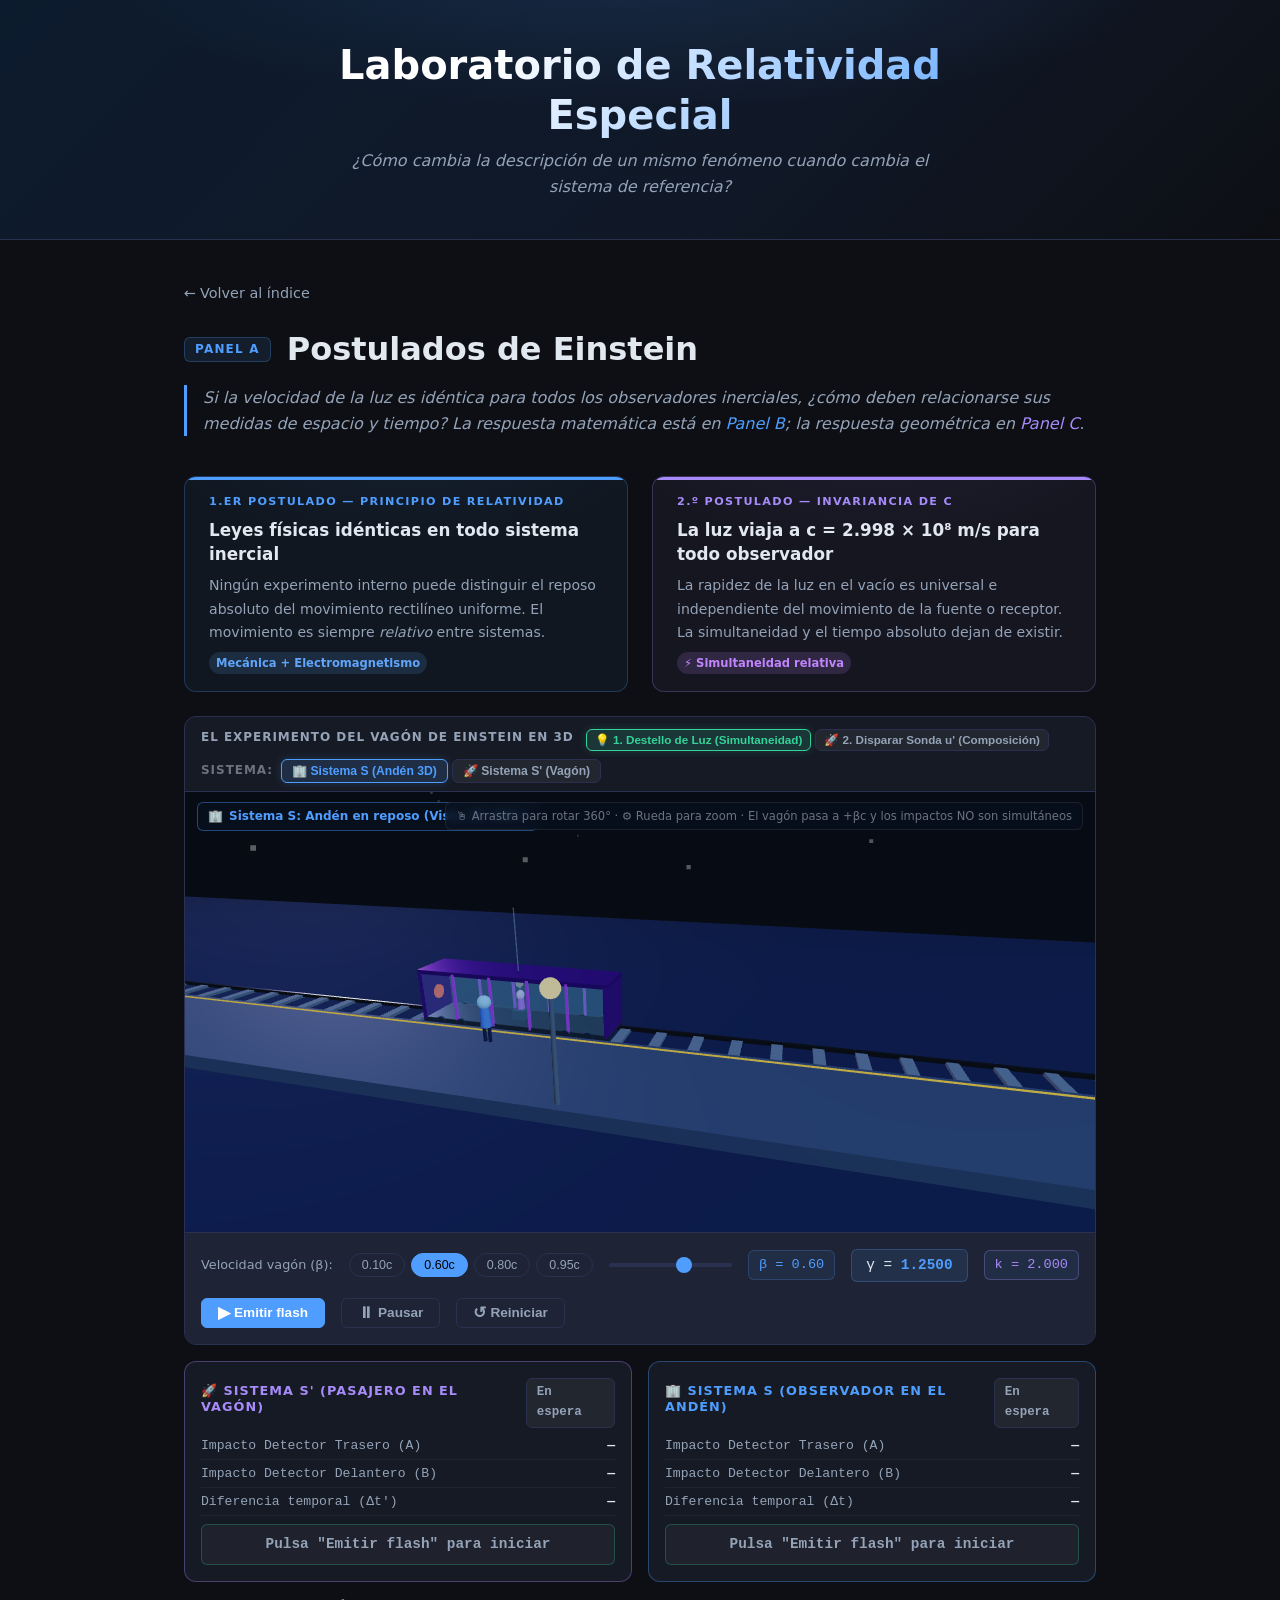
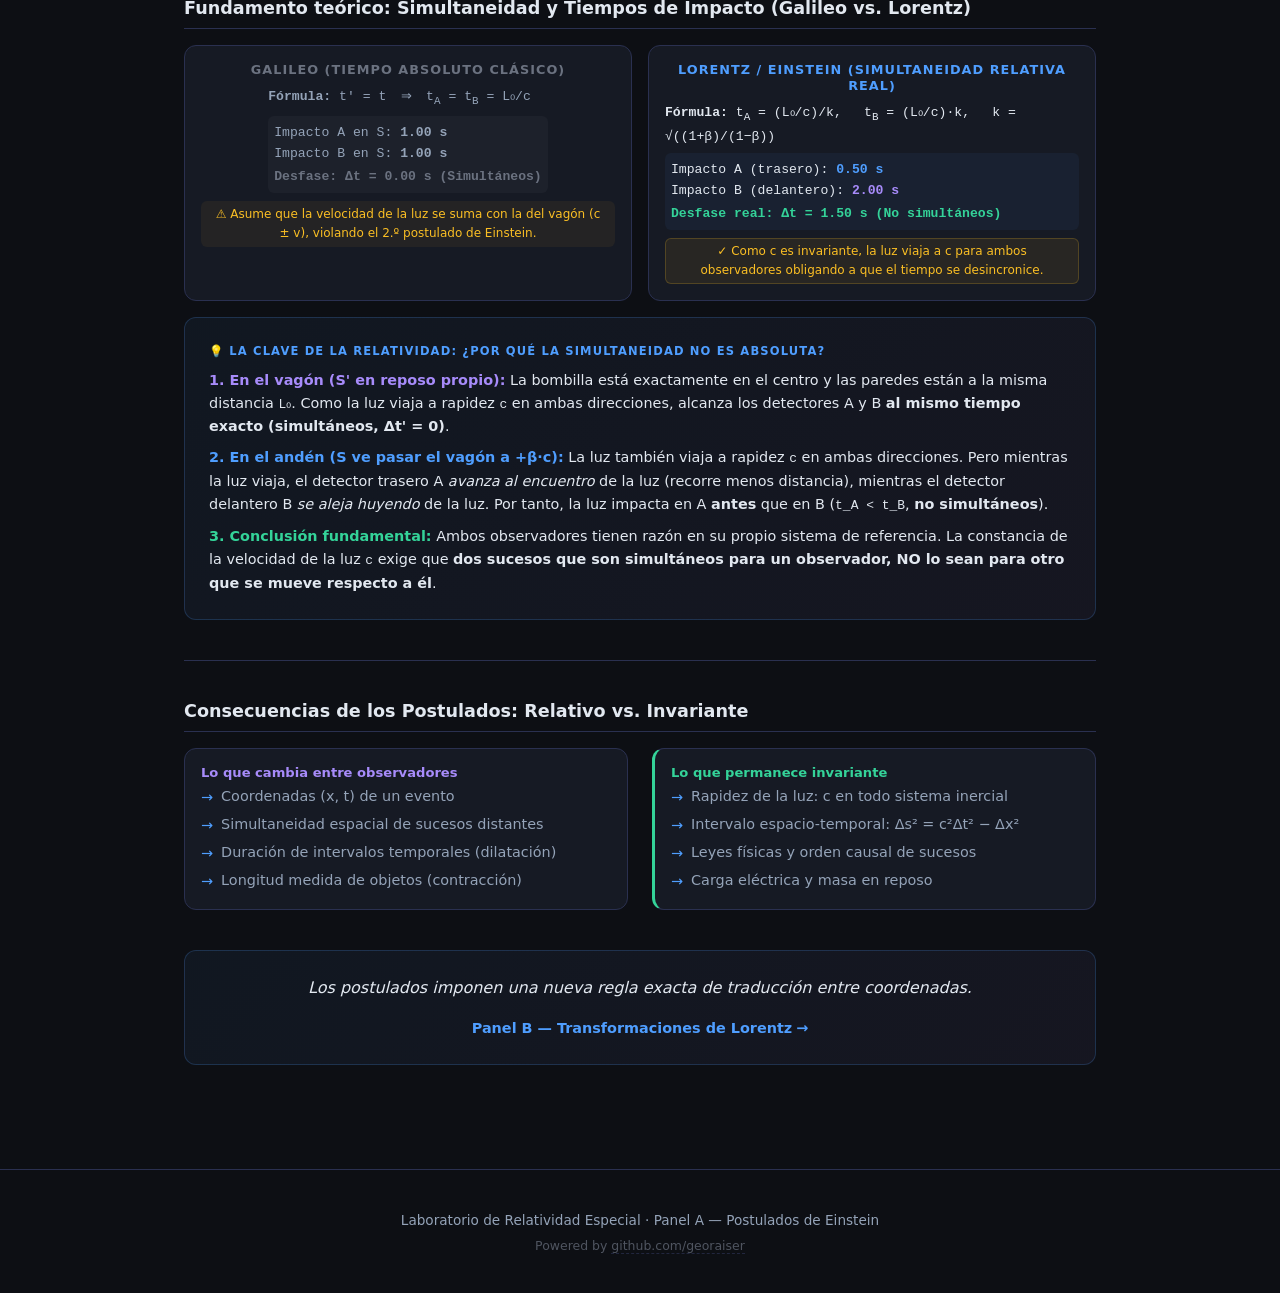
==== commit f66f95ab: "update A" ====
--- a/panels/panel-a.html
+++ b/panels/panel-a.html
@@ -243,122 +243,121 @@
 
     <!-- Grid comparativo -->
     <div class="vadd-grid" id="cards-composition" style="margin-top:var(--space-xs);">
-      <!-- Galileo -->
-      <div class="vadd-card galileo" style="display:flex;flex-direction:column;justify-content:space-between;">
-        <div>
-          <div class="vadd-header">
-            <div class="vadd-title-group">
-              <span class="vadd-icon">🏛️</span>
-              <div>
-                <h4 class="vadd-title">Predicción Clásica de Galileo</h4>
-                <span class="vadd-subtitle">Adición vectorial simple (Tiempo Absoluto)</span>
-              </div>
-            </div>
-            <span class="vadd-badge badge-danger">✗ Falla física</span>
-          </div>
-
-          <!-- Ecuación algebraica -->
-          <div class="math-display-box">
-            <div class="math-eq">
-              <span class="math-var">u</span> = <span class="math-var">u'</span> + <span class="math-var">v</span>
-            </div>
-          </div>
-
-          <!-- Sustitución y Resultado en vivo -->
-          <div class="calc-steps-box">
-            <div class="calc-step-row">
-              <span class="calc-step-label">Sustitución:</span>
-              <span class="calc-step-val" id="vadd-g-sub">0.50c + 0.60c</span>
-            </div>
-            <div class="calc-result-row">
-              <span class="calc-result-label">Velocidad en S:</span>
-              <span class="calc-result-num text-danger" id="vadd-galileo">1.1000 c</span>
-            </div>
-          </div>
-
-          <!-- Gauge de velocidad con línea límite c = 1.0 -->
-          <div class="vadd-gauge">
-            <div class="gauge-track">
-              <div class="gauge-fill fill-danger" id="vadd-bar-g" style="width:73.3%;"></div>
-              <div class="gauge-limit-mark">
-                <span class="gauge-limit-label">c = 1.0</span>
-              </div>
-            </div>
-          </div>
-
-          <!-- Diagnóstico y advertencia física -->
-          <div class="vadd-verdict verdict-danger" id="vadd-g-warn">
-            ⚠ ¡Falla física! u = 1.10c &gt; c — Supera la velocidad límite y viola la causalidad.
-          </div>
-        </div>
-
-        <div style="font-size:0.75rem;color:var(--color-muted);margin-top:8px;border-top:1px solid rgba(255,255,255,0.05);padding-top:6px;">
-          Asume tiempo absoluto ($t'=t$). Falla porque si <code>u'=c</code> daría <code>u = c + v &gt; c</code> (incompatible con electromagnetismo).
-        </div>
-      </div>
-
-      <!-- Lorentz / Einstein -->
-      <div class="vadd-card lorentz" style="display:flex;flex-direction:column;justify-content:space-between;">
-        <div>
-          <div class="vadd-header">
-            <div class="vadd-title-group">
-              <span class="vadd-icon">⚡</span>
-              <div>
-                <h4 class="vadd-title">Realidad Relativista de Einstein</h4>
-                <span class="vadd-subtitle">Transformación de Lorentz (Espacio-Tiempo Dinámico)</span>
-              </div>
-            </div>
-            <span class="vadd-badge badge-success">✓ Realidad física</span>
-          </div>
-
-          <!-- Ecuación algebraica con fracción CSS real -->
-          <div class="math-display-box">
-            <div class="math-fraction-eq">
-              <span class="math-var">u</span> = 
-              <span class="frac">
-                <span class="frac-num"><span class="math-var">u'</span> + <span class="math-var">v</span></span>
-                <span class="frac-denom">1 + (<span class="math-var">u'</span>·<span class="math-var">v</span> / <span class="math-var">c²</span>)</span>
-              </span>
-            </div>
-          </div>
-
-          <!-- Sustitución y Resultado en vivo con mini-fracciones -->
-          <div class="calc-steps-box">
-            <div class="calc-step-row">
-              <span class="calc-step-label">Sustitución:</span>
-              <span class="calc-step-val" id="vadd-l-sub">
-                <span class="mini-frac"><span class="mf-num">0.50 + 0.60</span><span class="mf-denom">1 + 0.30</span></span> c = <span class="mini-frac"><span class="mf-num">1.10</span><span class="mf-denom">1.300</span></span> c
-              </span>
-            </div>
-            <div class="calc-result-row">
-              <span class="calc-result-label">Velocidad en S:</span>
-              <span class="calc-result-num text-success" id="vadd-lorentz">0.8462 c</span>
-            </div>
-          </div>
-
-          <!-- Gauge de velocidad con línea límite c = 1.0 -->
-          <div class="vadd-gauge">
-            <div class="gauge-track">
-              <div class="gauge-fill fill-success" id="vadd-bar-l" style="width:56.4%;"></div>
-              <div class="gauge-limit-mark">
-                <span class="gauge-limit-label">c = 1.0</span>
-              </div>
-            </div>
-          </div>
-
-          <!-- Nota y explicación del factor denominador -->
-          <div class="vadd-verdict verdict-success" id="vadd-l-note">
-            ✓ El denominador (1 + u'v/c² = 1.300) frena la suma asegurando u = 0.8462c &lt; c.
-          </div>
-        </div>
-
-        <div style="font-size:0.75rem;color:var(--color-text-dim);margin-top:8px;border-top:1px solid rgba(255,255,255,0.05);padding-top:6px;">
-          Deducción: <code>u = dx/dt = γ(dx'+v dt') / [γ(dt'+v dx'/c²)]</code>. Si <code>u'=c ⇒ u=c</code> (la luz es invariante). Si <code>u'&lt;c, v&lt;c ⇒ u&lt;c</code>.
-        </div>
-      </div>
-    </div>
-
-    <!-- 2. Insight de Composición de Velocidades -->
+
+      <!-- ── GALILEO ── -->
+      <div class="vadd-card galileo">
+
+        <!-- Cabecera -->
+        <div class="vc-header">
+          <div>
+            <div class="vc-title danger-text">🏛️ Predicción Clásica de Galileo</div>
+            <div class="vc-sub">Adición vectorial · Tiempo Absoluto</div>
+          </div>
+          <span class="vc-badge danger-badge">✗ Falla física</span>
+        </div>
+
+        <!-- Fórmula simbólica -->
+        <div class="vc-formula-box danger-box">
+          <span class="vc-formula-sym"><em>u</em> = <em>u'</em> + <em>v</em></span>
+        </div>
+
+        <!-- Cálculo numérico -->
+        <div class="vc-calc-box danger-calc">
+          <div class="vc-calc-row">
+            <span class="vc-calc-lbl">Sonda u'</span>
+            <span class="vc-calc-val" id="vadd-uprime-g">0.50c</span>
+          </div>
+          <div class="vc-calc-row">
+            <span class="vc-calc-lbl">Vagón v</span>
+            <span class="vc-calc-val" id="vadd-v-g">0.60c</span>
+          </div>
+          <div class="vc-calc-sep"></div>
+          <div class="vc-calc-row vc-calc-total">
+            <span class="vc-calc-lbl">u en S =</span>
+            <span class="vc-calc-big danger-text" id="vadd-galileo">1.1000 c</span>
+          </div>
+        </div>
+
+        <!-- Gauge -->
+        <div class="vc-gauge-wrap">
+          <div class="vc-gauge-labels">
+            <span>0</span><span>c</span><span>1.5c</span>
+          </div>
+          <div class="vc-gauge-track">
+            <div class="vc-gauge-fill danger-fill" id="vadd-bar-g" style="width:73%"></div>
+            <div class="vc-gauge-cmark"></div>
+          </div>
+          <div class="vc-gauge-clabel">← c (límite)</div>
+        </div>
+
+        <!-- Diagnóstico -->
+        <div class="vc-verdict danger-verdict" id="vadd-g-warn">
+          ⚠ <strong>¡Viola la causalidad!</strong> u = 1.1000c &gt; c — ninguna señal física puede superar la velocidad de la luz.
+        </div>
+
+      </div>
+
+      <!-- ── LORENTZ / EINSTEIN ── -->
+      <div class="vadd-card lorentz">
+
+        <!-- Cabecera -->
+        <div class="vc-header">
+          <div>
+            <div class="vc-title success-text">⚡ Realidad Relativista de Einstein</div>
+            <div class="vc-sub">Transformación de Lorentz · Espacio-Tiempo Dinámico</div>
+          </div>
+          <span class="vc-badge success-badge">✓ Realidad física</span>
+        </div>
+
+        <!-- Fórmula con fracción tipográfica -->
+        <div class="vc-formula-box success-box">
+          <div class="vc-frac-eq">
+            <em>u</em>&nbsp;=&nbsp;
+            <span class="vc-frac">
+              <span class="vc-frac-num"><em>u'</em> + <em>v</em></span>
+              <span class="vc-frac-denom">1 + <em>u'</em>·<em>v</em>&thinsp;/&thinsp;<em>c</em>²</span>
+            </span>
+          </div>
+        </div>
+
+        <!-- Cálculo numérico -->
+        <div class="vc-calc-box success-calc">
+          <div class="vc-calc-row">
+            <span class="vc-calc-lbl">Numerador (u' + v)</span>
+            <span class="vc-calc-val" id="vadd-l-num">0.50 + 0.60 = 1.10c</span>
+          </div>
+          <div class="vc-calc-row">
+            <span class="vc-calc-lbl">Denominador (1 + u'v/c²)</span>
+            <span class="vc-calc-val" id="vadd-l-denom">1 + 0.300 = 1.300</span>
+          </div>
+          <div class="vc-calc-sep"></div>
+          <div class="vc-calc-row vc-calc-total">
+            <span class="vc-calc-lbl">u en S =</span>
+            <span class="vc-calc-big success-text" id="vadd-lorentz">0.8462 c</span>
+          </div>
+        </div>
+
+        <!-- Gauge -->
+        <div class="vc-gauge-wrap">
+          <div class="vc-gauge-labels">
+            <span>0</span><span>c</span><span>1.5c</span>
+          </div>
+          <div class="vc-gauge-track">
+            <div class="vc-gauge-fill success-fill" id="vadd-bar-l" style="width:56%"></div>
+            <div class="vc-gauge-cmark"></div>
+          </div>
+          <div class="vc-gauge-clabel">← c (límite invariante)</div>
+        </div>
+
+        <!-- Diagnóstico -->
+        <div class="vc-verdict success-verdict" id="vadd-l-note">
+          ✓ El factor (1 + u'v/c² = 1.300) comprime el resultado: <strong>u = 0.8462c &lt; c</strong> siempre.
+        </div>
+
+      </div>
+    </div>
+
+    <!-- Insight de Composición de Velocidades -->
     <div class="insight-box" id="insight-composition" style="margin-top:var(--space-md);margin-bottom:var(--space-xl);">
       <div class="insight-title">💡 La clave de la Relatividad: ¿Por qué las velocidades NO se suman linealmente (u ≠ u' + v)?</div>
       <div style="display:flex;flex-direction:column;gap:var(--space-sm);font-size:0.88rem;line-height:1.6;margin-top:var(--space-xs);">
--- a/css/panels.css
+++ b/css/panels.css
@@ -1092,73 +1092,204 @@
 .text-danger { color: #f87171; }
 .text-success { color: var(--color-success); }
 
-.vadd-gauge {
+
+/* ──────────────────────────────────────────────────────────
+   VELOCITY COMPOSITION CARDS  (vc-*)
+────────────────────────────────────────────────────────── */
+
+/* Card header */
+.vc-header {
+  display: flex;
+  justify-content: space-between;
+  align-items: flex-start;
+  gap: 8px;
+  margin-bottom: 10px;
+}
+.vc-title {
+  font-size: 0.9rem;
+  font-weight: 700;
+  line-height: 1.3;
+}
+.vc-sub {
+  font-size: 0.73rem;
+  color: var(--color-muted);
+  margin-top: 2px;
+}
+.danger-text { color: #f87171; }
+.success-text { color: var(--color-success); }
+
+/* Badges */
+.vc-badge {
+  flex-shrink: 0;
+  font-size: 0.7rem;
+  font-weight: 700;
+  padding: 3px 8px;
+  border-radius: 20px;
+  white-space: nowrap;
+}
+.danger-badge  { background: rgba(248,113,113,0.15); color: #f87171; border:1px solid rgba(248,113,113,0.35); }
+.success-badge { background: rgba(52,211,153,0.12);  color: #34d399;  border:1px solid rgba(52,211,153,0.3); }
+
+/* Formula box */
+.vc-formula-box {
+  border-radius: var(--radius-sm);
+  padding: 12px 16px;
+  text-align: center;
+  margin-bottom: 10px;
+}
+.danger-box  { background: rgba(248,113,113,0.07); border:1px solid rgba(248,113,113,0.2); }
+.success-box { background: rgba(52,211,153,0.06);  border:1px solid rgba(52,211,153,0.2); }
+
+.vc-formula-sym {
+  font-style: italic;
+  font-size: 1.2rem;
+  font-weight: 600;
+  color: var(--color-text);
+  letter-spacing: 0.05em;
+}
+
+/* Fraction in formula */
+.vc-frac-eq {
+  display: inline-flex;
+  align-items: center;
+  gap: 4px;
+  font-style: italic;
+  font-size: 1.05rem;
+  font-weight: 600;
+}
+.vc-frac {
+  display: inline-flex;
+  flex-direction: column;
+  align-items: center;
+  vertical-align: middle;
+  line-height: 1.1;
+}
+.vc-frac-num,
+.vc-frac-denom {
+  font-size: 0.82rem;
+  padding: 1px 6px;
+  font-style: italic;
+}
+.vc-frac-num {
+  border-bottom: 1.5px solid currentColor;
+}
+
+/* Calculation steps */
+.vc-calc-box {
+  border-radius: var(--radius-sm);
+  padding: 10px 12px;
+  margin-bottom: 10px;
+}
+.danger-calc  { background: rgba(248,113,113,0.05); border:1px solid rgba(248,113,113,0.12); }
+.success-calc { background: rgba(52,211,153,0.04);  border:1px solid rgba(52,211,153,0.12); }
+
+.vc-calc-row {
+  display: flex;
+  justify-content: space-between;
+  align-items: center;
+  padding: 4px 0;
+}
+.vc-calc-lbl {
+  font-size: 0.76rem;
+  color: var(--color-muted);
+}
+.vc-calc-val {
+  font-family: var(--font-mono);
+  font-size: 0.82rem;
+  font-weight: 600;
+  color: var(--color-text);
+}
+.vc-calc-sep {
+  border-top: 1px solid rgba(255,255,255,0.08);
+  margin: 4px 0;
+}
+.vc-calc-total .vc-calc-lbl {
+  font-size: 0.72rem;
+  text-transform: uppercase;
+  letter-spacing: 0.07em;
+  color: var(--color-muted);
+  font-weight: 700;
+}
+.vc-calc-big {
+  font-family: var(--font-mono);
+  font-size: 1.5rem;
+  font-weight: 800;
+  letter-spacing: 0.02em;
+}
+
+/* Gauge */
+.vc-gauge-wrap {
+  margin: 8px 0;
+}
+.vc-gauge-labels {
+  display: flex;
+  justify-content: space-between;
+  font-size: 0.65rem;
+  color: var(--color-muted);
+  margin-bottom: 3px;
+  font-family: var(--font-mono);
+}
+/* "c" label at 66.66% */
+.vc-gauge-labels span:nth-child(2) {
   position: relative;
-  margin: 10px 0 6px 0;
-}
-.gauge-track {
+  left: calc(66.66% - 4px);
+  /* manual shift relative to parent flex */
+}
+.vc-gauge-track {
   position: relative;
   height: 10px;
-  background: rgba(255, 255, 255, 0.08);
+  background: rgba(255,255,255,0.08);
   border-radius: 100px;
-}
-.gauge-fill {
+  overflow: visible;
+}
+.vc-gauge-fill {
   height: 100%;
   border-radius: 100px;
-  transition: width 0.25s ease;
-}
-.fill-danger {
-  background: linear-gradient(90deg, #f87171, #ef4444);
-  box-shadow: 0 0 8px rgba(239, 68, 68, 0.4);
-}
-.fill-success {
-  background: linear-gradient(90deg, #10b981, #34d399);
-  box-shadow: 0 0 8px rgba(52, 211, 153, 0.4);
-}
-.gauge-limit-mark {
+  transition: width 0.3s ease;
+}
+.danger-fill  { background: linear-gradient(90deg,#f87171,#ef4444); box-shadow:0 0 8px rgba(239,68,68,0.4); }
+.success-fill { background: linear-gradient(90deg,#10b981,#34d399); box-shadow:0 0 8px rgba(52,211,153,0.4); }
+
+/* c-mark: white line at 66.66% = c */
+.vc-gauge-cmark {
   position: absolute;
-  top: -3px;
+  top: -4px;
   left: 66.66%;
   width: 2px;
-  height: 16px;
+  height: 18px;
   background: #ffffff;
-  box-shadow: 0 0 5px rgba(255, 255, 255, 0.9);
-  pointer-events: none;
-  z-index: 2;
-}
-.gauge-limit-label {
-  position: absolute;
-  top: -14px;
-  left: 50%;
-  transform: translateX(-50%);
+  box-shadow: 0 0 6px rgba(255,255,255,0.9);
+  border-radius: 1px;
+}
+.vc-gauge-clabel {
   font-size: 0.65rem;
   font-family: var(--font-mono);
-  color: var(--color-muted);
+  color: rgba(255,255,255,0.5);
+  margin-top: 4px;
+  padding-left: calc(66.66% + 4px);
   white-space: nowrap;
-  font-weight: 700;
-}
-
-.vadd-verdict {
-  font-size: 0.78rem;
-  line-height: 1.45;
-  padding: 6px 10px;
-  border-radius: var(--radius-sm);
-  margin-top: 6px;
-  min-height: 48px;
-  display: flex;
-  align-items: center;
-}
-.verdict-danger {
-  background: rgba(248, 113, 113, 0.08);
-  border-left: 3px solid #f87171;
-  color: #fca5a5;
-}
-.verdict-success {
-  background: rgba(52, 211, 153, 0.08);
-  border-left: 3px solid var(--color-success);
-  color: #a7f3d0;
-}
-
+}
+
+/* Verdict */
+.vc-verdict {
+  font-size: 0.8rem;
+  line-height: 1.5;
+  padding: 8px 12px;
+  border-radius: var(--radius-sm);
+  margin-top: 8px;
+}
+.danger-verdict  { background:rgba(248,113,113,0.08); border-left:3px solid #f87171; color:#fca5a5; }
+.success-verdict { background:rgba(52,211,153,0.08);  border-left:3px solid #34d399; color:#a7f3d0; }
+
+/* ──── legacy aliases kept for compat ──── */
+.vadd-gauge     { position:relative; margin:10px 0 6px; }
+.gauge-track    { position:relative; height:10px; background:rgba(255,255,255,0.08); border-radius:100px; }
+.gauge-fill     { height:100%; border-radius:100px; transition:width .25s ease; }
+.fill-danger    { background:linear-gradient(90deg,#f87171,#ef4444); box-shadow:0 0 8px rgba(239,68,68,0.4); }
+.fill-success   { background:linear-gradient(90deg,#10b981,#34d399); box-shadow:0 0 8px rgba(52,211,153,0.4); }
+.vadd-verdict   { font-size:0.78rem; line-height:1.45; padding:6px 10px; border-radius:var(--radius-sm); margin-top:6px; min-height:48px; display:flex; align-items:center; }
+.verdict-danger  { background:rgba(248,113,113,0.08); border-left:3px solid #f87171; color:#fca5a5; }
+.verdict-success { background:rgba(52,211,153,0.08);  border-left:3px solid var(--color-success); color:#a7f3d0; }
 
 /* ══════════════════════════════════════════════════════════
    PANEL A — SLIDER GENÉRICO (adición de velocidades u)
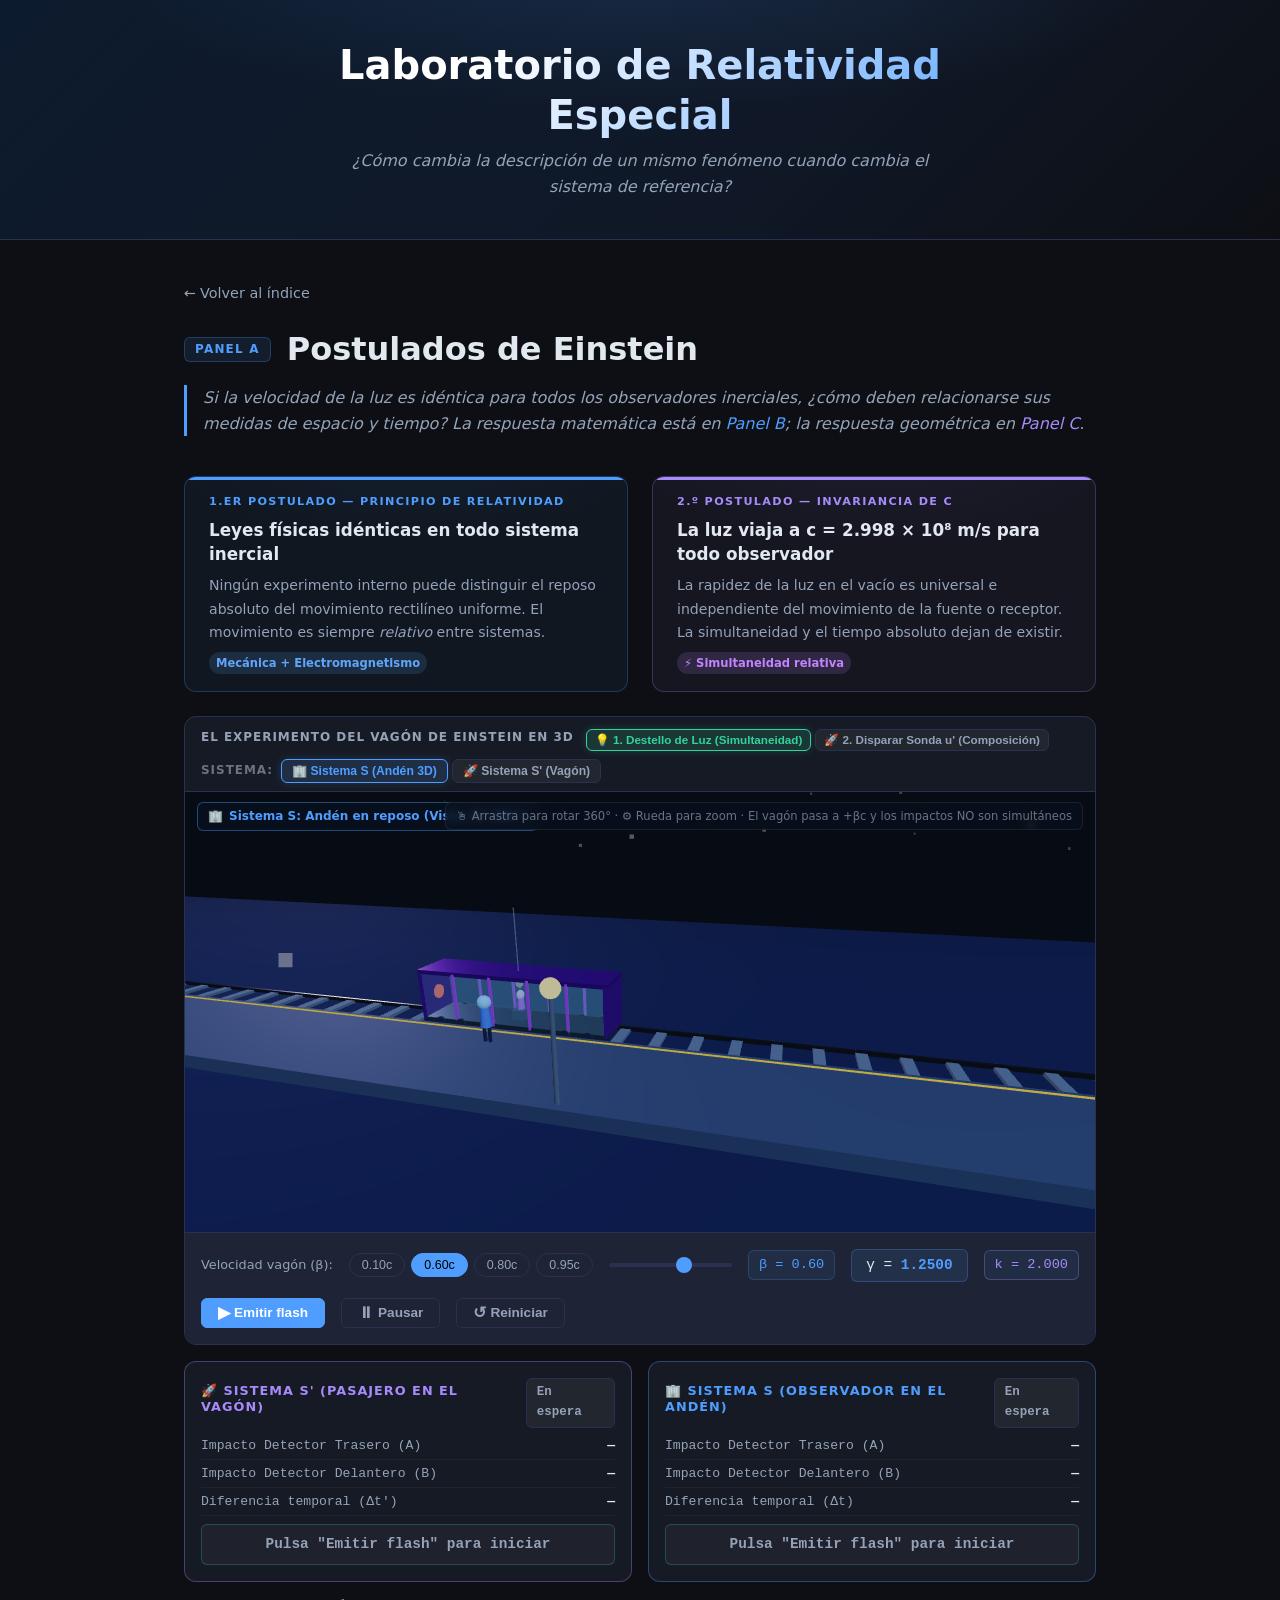
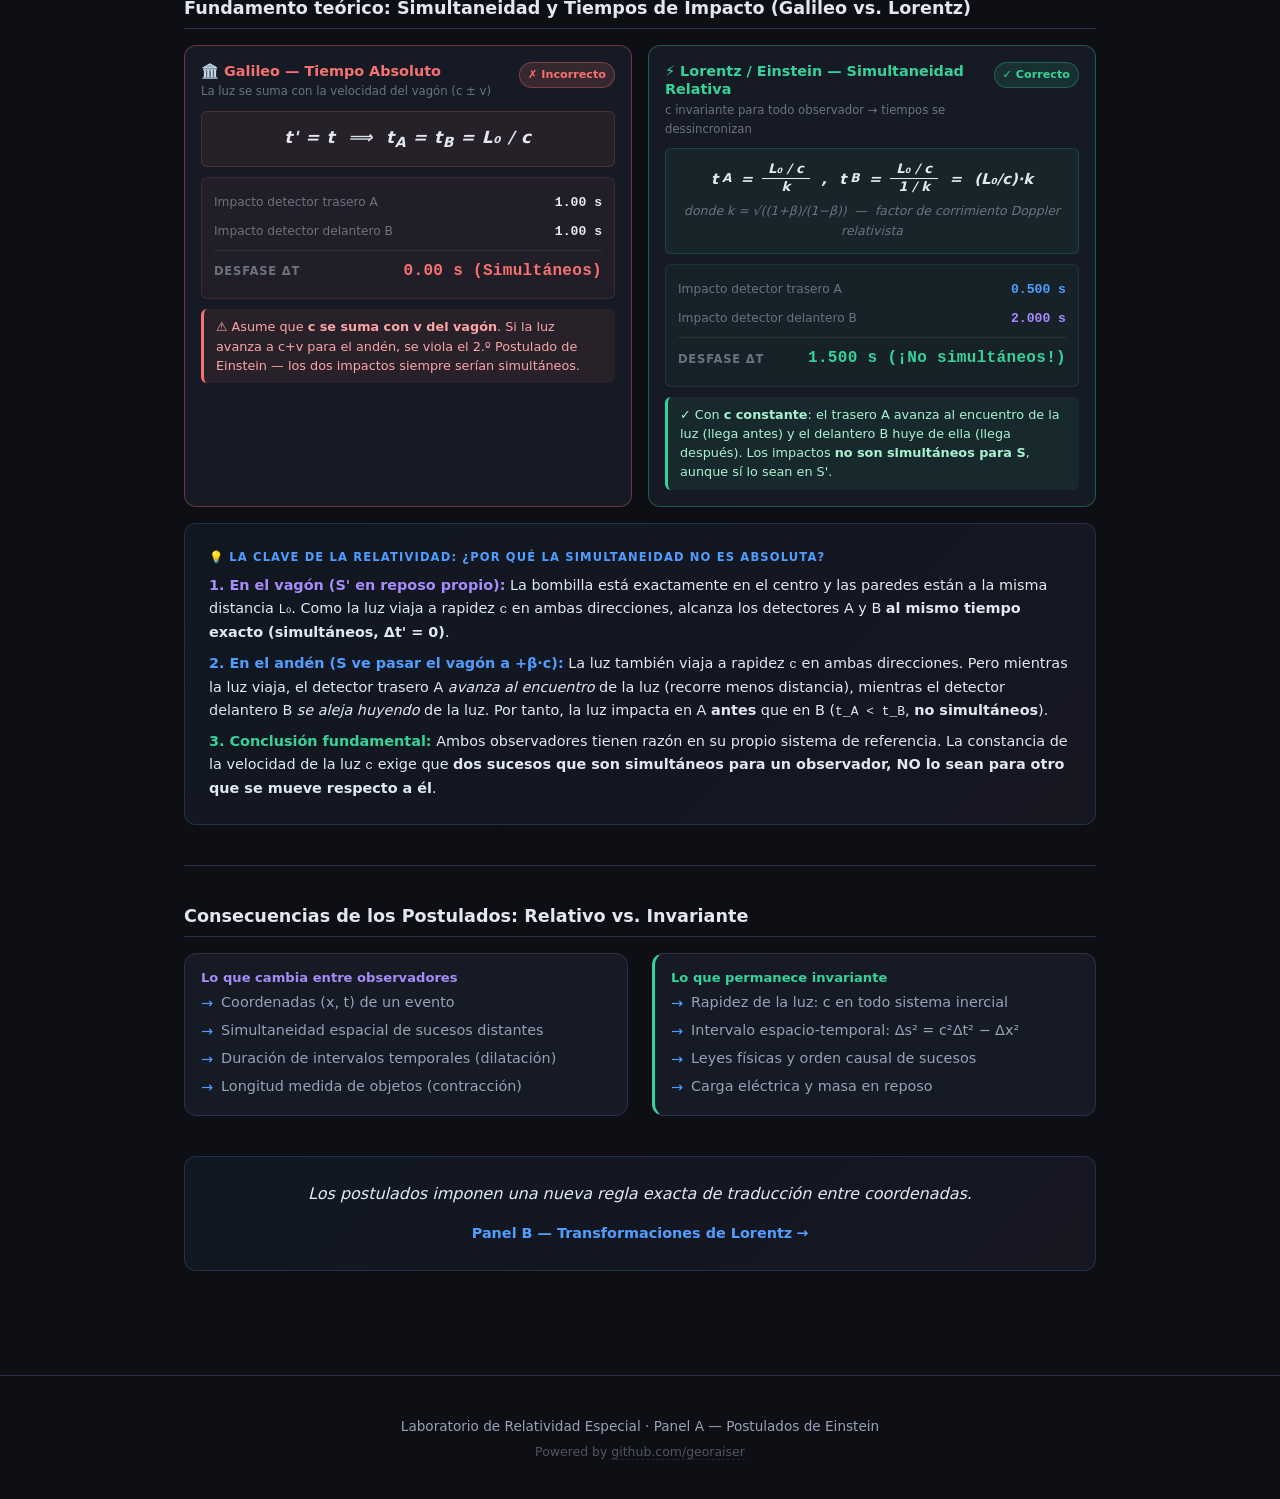
==== commit 66b7d4b3: "update A" ====
--- a/panels/panel-a.html
+++ b/panels/panel-a.html
@@ -169,35 +169,105 @@
     <!-- 2. Fundamento Teórico del Destello de Luz (Galileo vs. Lorentz) -->
     <div id="theory-simultaneity" style="margin-top:var(--space-md);">
       <h3 class="section-heading">Fundamento teórico: Simultaneidad y Tiempos de Impacto (Galileo vs. Lorentz)</h3>
-      <div class="comparison-grid" style="margin-bottom:var(--space-md);">
-        <div class="transform-box galileo" style="padding:var(--space-md);">
-          <h4>Galileo (Tiempo Absoluto Clásico)</h4>
-          <div class="transform-eq" style="font-size:0.82rem;line-height:1.6;">
-            <div><strong>Fórmula:</strong> t' = t &ensp;⇒&ensp; t<sub>A</sub> = t<sub>B</sub> = L₀/c</div>
-            <div style="margin-top:6px;padding:6px;background:rgba(255,255,255,0.03);border-radius:var(--radius-sm);">
-              <div>Impacto A en S: <span id="calc-g-ta" style="font-family:var(--font-mono);font-weight:600;">1.00 s</span></div>
-              <div>Impacto B en S: <span id="calc-g-tb" style="font-family:var(--font-mono);font-weight:600;">1.00 s</span></div>
-              <div style="color:var(--color-muted);font-weight:700;margin-top:2px;">Desfase: <span id="calc-g-dt">Δt = 0.00 s (Simultáneos)</span></div>
-            </div>
-          </div>
-          <div class="transform-problem" style="font-size:0.75rem;margin-top:8px;">
-            ⚠ Asume que la velocidad de la luz se suma con la del vagón (c ± v), violando el 2.º postulado de Einstein.
-          </div>
-        </div>
-
-        <div class="transform-box lorentz-box" style="padding:var(--space-md);">
-          <h4>Lorentz / Einstein (Simultaneidad Relativa Real)</h4>
-          <div class="transform-eq" style="font-size:0.82rem;line-height:1.6;">
-            <div><strong>Fórmula:</strong> t<sub>A</sub> = (L₀/c)/k, &ensp; t<sub>B</sub> = (L₀/c)·k, &ensp; k = √((1+β)/(1−β))</div>
-            <div style="margin-top:6px;padding:6px;background:rgba(79,158,255,0.06);border-radius:var(--radius-sm);">
-              <div>Impacto A (trasero): <span id="calc-l-ta" style="font-family:var(--font-mono);font-weight:600;color:var(--color-accent);">0.50 s</span></div>
-              <div>Impacto B (delantero): <span id="calc-l-tb" style="font-family:var(--font-mono);font-weight:600;color:var(--color-accent-2);">2.00 s</span></div>
-              <div style="color:var(--color-success);font-weight:700;margin-top:2px;">Desfase real: <span id="calc-l-dt">Δt = 1.50 s (No simultáneos)</span></div>
-            </div>
-          </div>
-          <div class="consequence" style="font-size:0.75rem;margin-top:8px;">
-            ✓ Como c es invariante, la luz viaja a c para ambos observadores obligando a que el tiempo se desincronice.
-          </div>
+
+      <div class="vadd-grid" style="margin-bottom:var(--space-md);">
+
+        <!-- ── GALILEO ── -->
+        <div class="vadd-card galileo">
+
+          <div class="vc-header">
+            <div>
+              <div class="vc-title danger-text">🏛️ Galileo — Tiempo Absoluto</div>
+              <div class="vc-sub">La luz se suma con la velocidad del vagón (c ± v)</div>
+            </div>
+            <span class="vc-badge danger-badge">✗ Incorrecto</span>
+          </div>
+
+          <!-- Fórmula -->
+          <div class="vc-formula-box danger-box">
+            <div style="font-style:italic;font-size:1.05rem;font-weight:600;letter-spacing:0.04em;">
+              t' = t &nbsp;⟹&nbsp; t<sub>A</sub> = t<sub>B</sub> = L₀ / c
+            </div>
+          </div>
+
+          <!-- Cálculo numérico -->
+          <div class="vc-calc-box danger-calc">
+            <div class="vc-calc-row">
+              <span class="vc-calc-lbl">Impacto detector trasero A</span>
+              <span class="vc-calc-val" id="calc-g-ta">1.00 s</span>
+            </div>
+            <div class="vc-calc-row">
+              <span class="vc-calc-lbl">Impacto detector delantero B</span>
+              <span class="vc-calc-val" id="calc-g-tb">1.00 s</span>
+            </div>
+            <div class="vc-calc-sep"></div>
+            <div class="vc-calc-row vc-calc-total">
+              <span class="vc-calc-lbl">Desfase Δt</span>
+              <span class="vc-calc-big danger-text" id="calc-g-dt" style="font-size:1rem;">0.00 s</span>
+            </div>
+          </div>
+
+          <div class="vc-verdict danger-verdict">
+            ⚠ Asume que <strong>c se suma con v del vagón</strong>. Si la luz avanza a c+v para el andén, se viola el 2.º Postulado de Einstein — los dos impactos siempre serían simultáneos.
+          </div>
+
+        </div>
+
+        <!-- ── LORENTZ / EINSTEIN ── -->
+        <div class="vadd-card lorentz">
+
+          <div class="vc-header">
+            <div>
+              <div class="vc-title success-text">⚡ Lorentz / Einstein — Simultaneidad Relativa</div>
+              <div class="vc-sub">c invariante para todo observador → tiempos se dessincronizan</div>
+            </div>
+            <span class="vc-badge success-badge">✓ Correcto</span>
+          </div>
+
+          <!-- Fórmulas con fracción -->
+          <div class="vc-formula-box success-box">
+            <div style="display:flex;flex-direction:column;gap:6px;align-items:center;">
+              <div class="vc-frac-eq" style="font-size:0.92rem;">
+                t<sub>A</sub>&nbsp;=&nbsp;
+                <span class="vc-frac">
+                  <span class="vc-frac-num">L₀ / c</span>
+                  <span class="vc-frac-denom">k</span>
+                </span>
+                &ensp;,&ensp;
+                t<sub>B</sub>&nbsp;=&nbsp;
+                <span class="vc-frac">
+                  <span class="vc-frac-num">L₀ / c</span>
+                  <span class="vc-frac-denom">1 / k</span>
+                </span>
+                &ensp;=&ensp; (L₀/c)·k
+              </div>
+              <div style="font-size:0.78rem;color:var(--color-muted);font-style:italic;">
+                donde k = √((1+β)/(1−β)) &nbsp;—&nbsp; factor de corrimiento Doppler relativista
+              </div>
+            </div>
+          </div>
+
+          <!-- Cálculo numérico -->
+          <div class="vc-calc-box success-calc">
+            <div class="vc-calc-row">
+              <span class="vc-calc-lbl">Impacto detector trasero A</span>
+              <span class="vc-calc-val" style="color:var(--color-accent);" id="calc-l-ta">0.50 s</span>
+            </div>
+            <div class="vc-calc-row">
+              <span class="vc-calc-lbl">Impacto detector delantero B</span>
+              <span class="vc-calc-val" style="color:var(--color-accent-2);" id="calc-l-tb">2.00 s</span>
+            </div>
+            <div class="vc-calc-sep"></div>
+            <div class="vc-calc-row vc-calc-total">
+              <span class="vc-calc-lbl">Desfase Δt</span>
+              <span class="vc-calc-big success-text" id="calc-l-dt" style="font-size:1rem;">1.50 s</span>
+            </div>
+          </div>
+
+          <div class="vc-verdict success-verdict">
+            ✓ Con <strong>c constante</strong>: el trasero A avanza al encuentro de la luz (llega antes) y el delantero B huye de ella (llega después). Los impactos <strong>no son simultáneos para S</strong>, aunque sí lo sean en S'.
+          </div>
+
         </div>
       </div>
     </div>
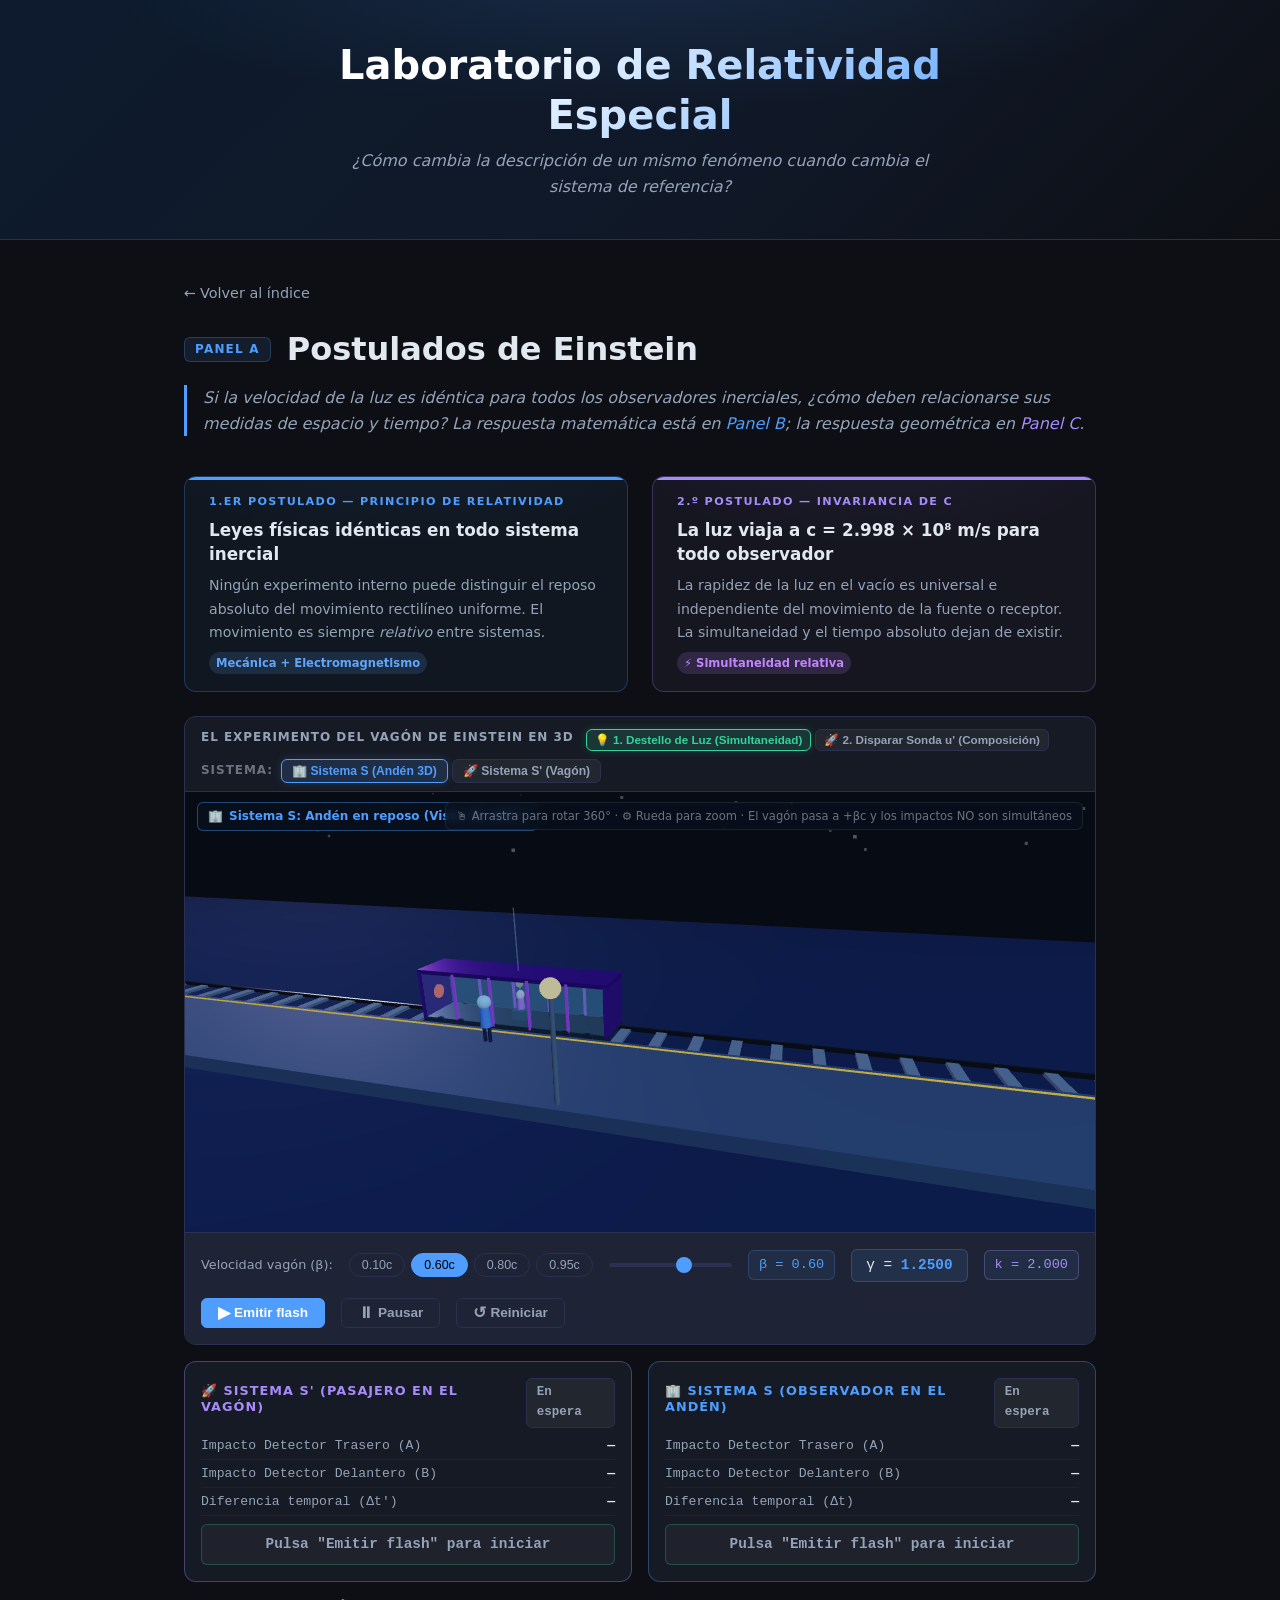
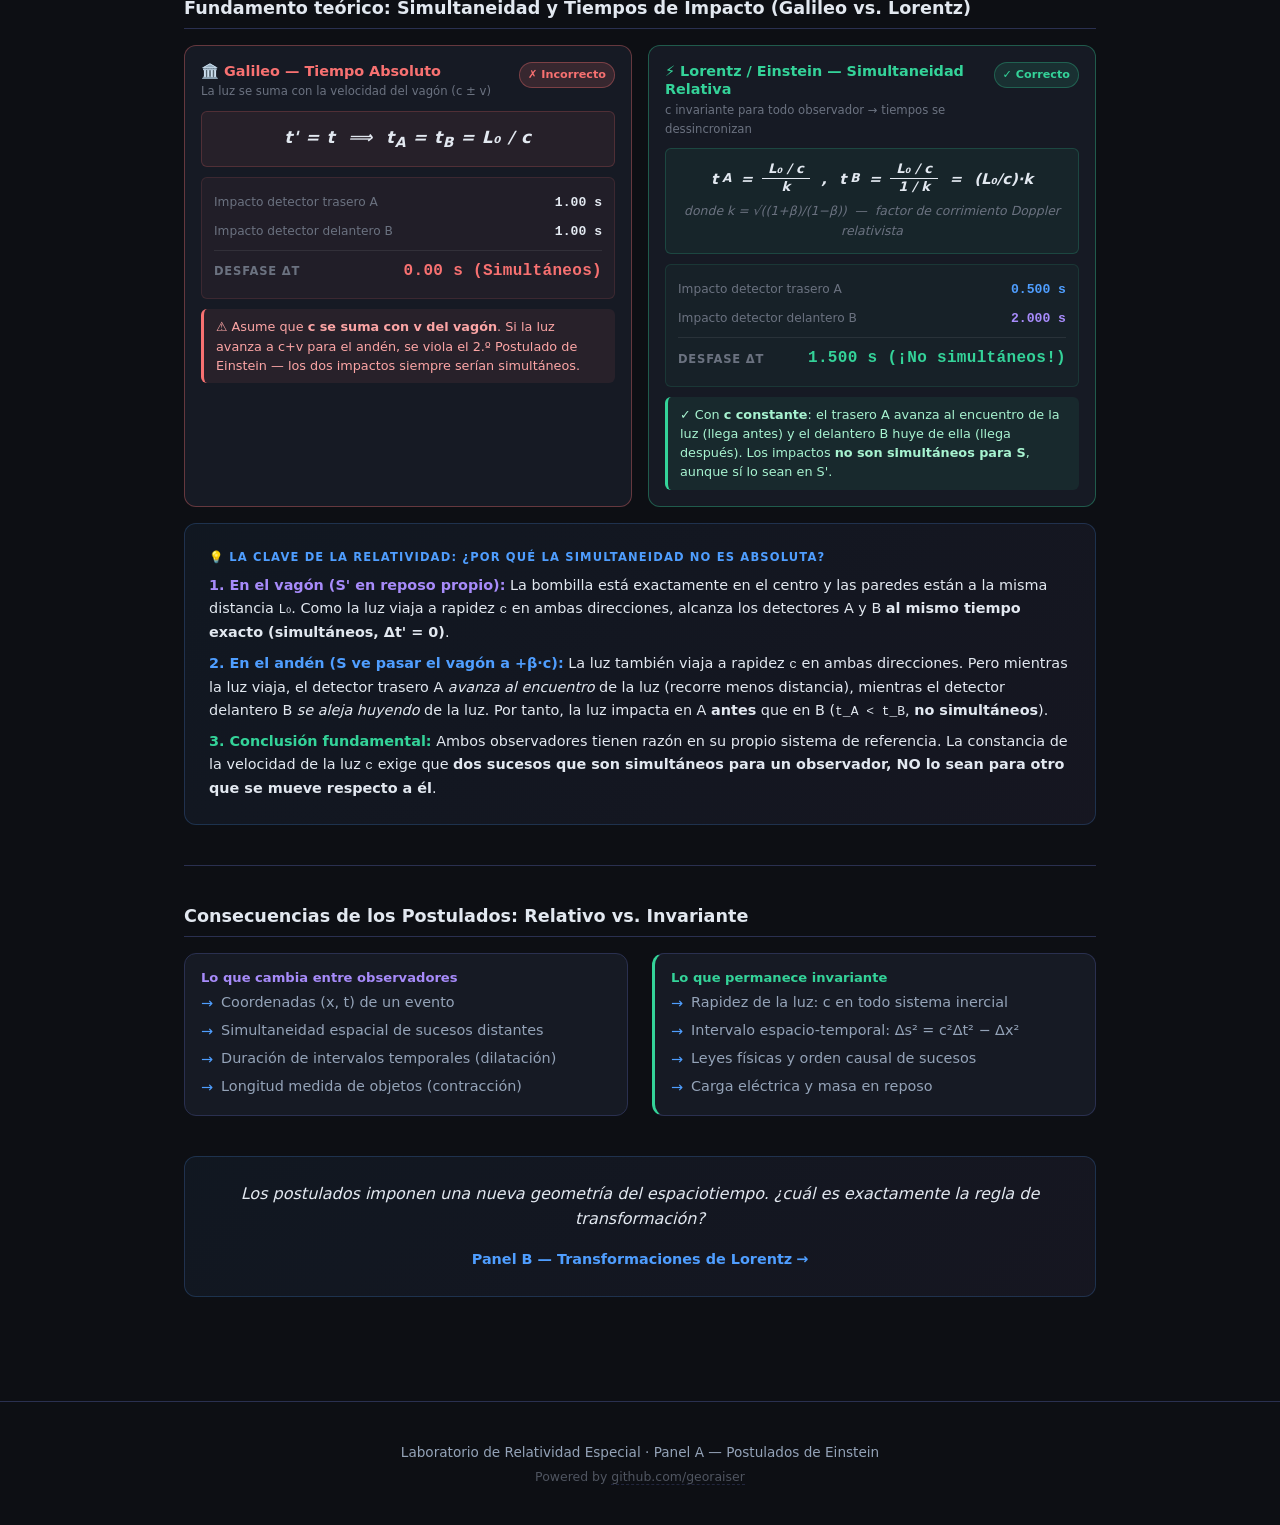
==== commit 1ba0b561: "update" ====
--- a/panels/panel-a.html
+++ b/panels/panel-a.html
@@ -474,7 +474,8 @@
   <!-- Transición a Panel B -->
   <div class="transition-box">
     <p>
-      Los postulados imponen una nueva regla exacta de traducción entre coordenadas.
+      Los postulados imponen una nueva geometría del espaciotiempo.
+      ¿cuál es exactamente la regla de transformación?
     </p>
     <a href="panel-b.html" class="next-link">Panel B — Transformaciones de Lorentz</a>
   </div>
--- a/css/panels.css
+++ b/css/panels.css
@@ -1578,10 +1578,18 @@
   border: 1px solid var(--color-border);
   border-radius: var(--radius-md);
   overflow: hidden;
+  display: flex;
+  flex-direction: column;
+  justify-content: space-between;
+  height: 100%;
 }
 
 .tc-system {
-  padding: var(--space-sm) var(--space-md);
+  padding: var(--space-md);
+  flex: 1;
+  display: flex;
+  flex-direction: column;
+  justify-content: center;
 }
 .tc-system.s-system {
   border-left: 3px solid var(--color-accent);
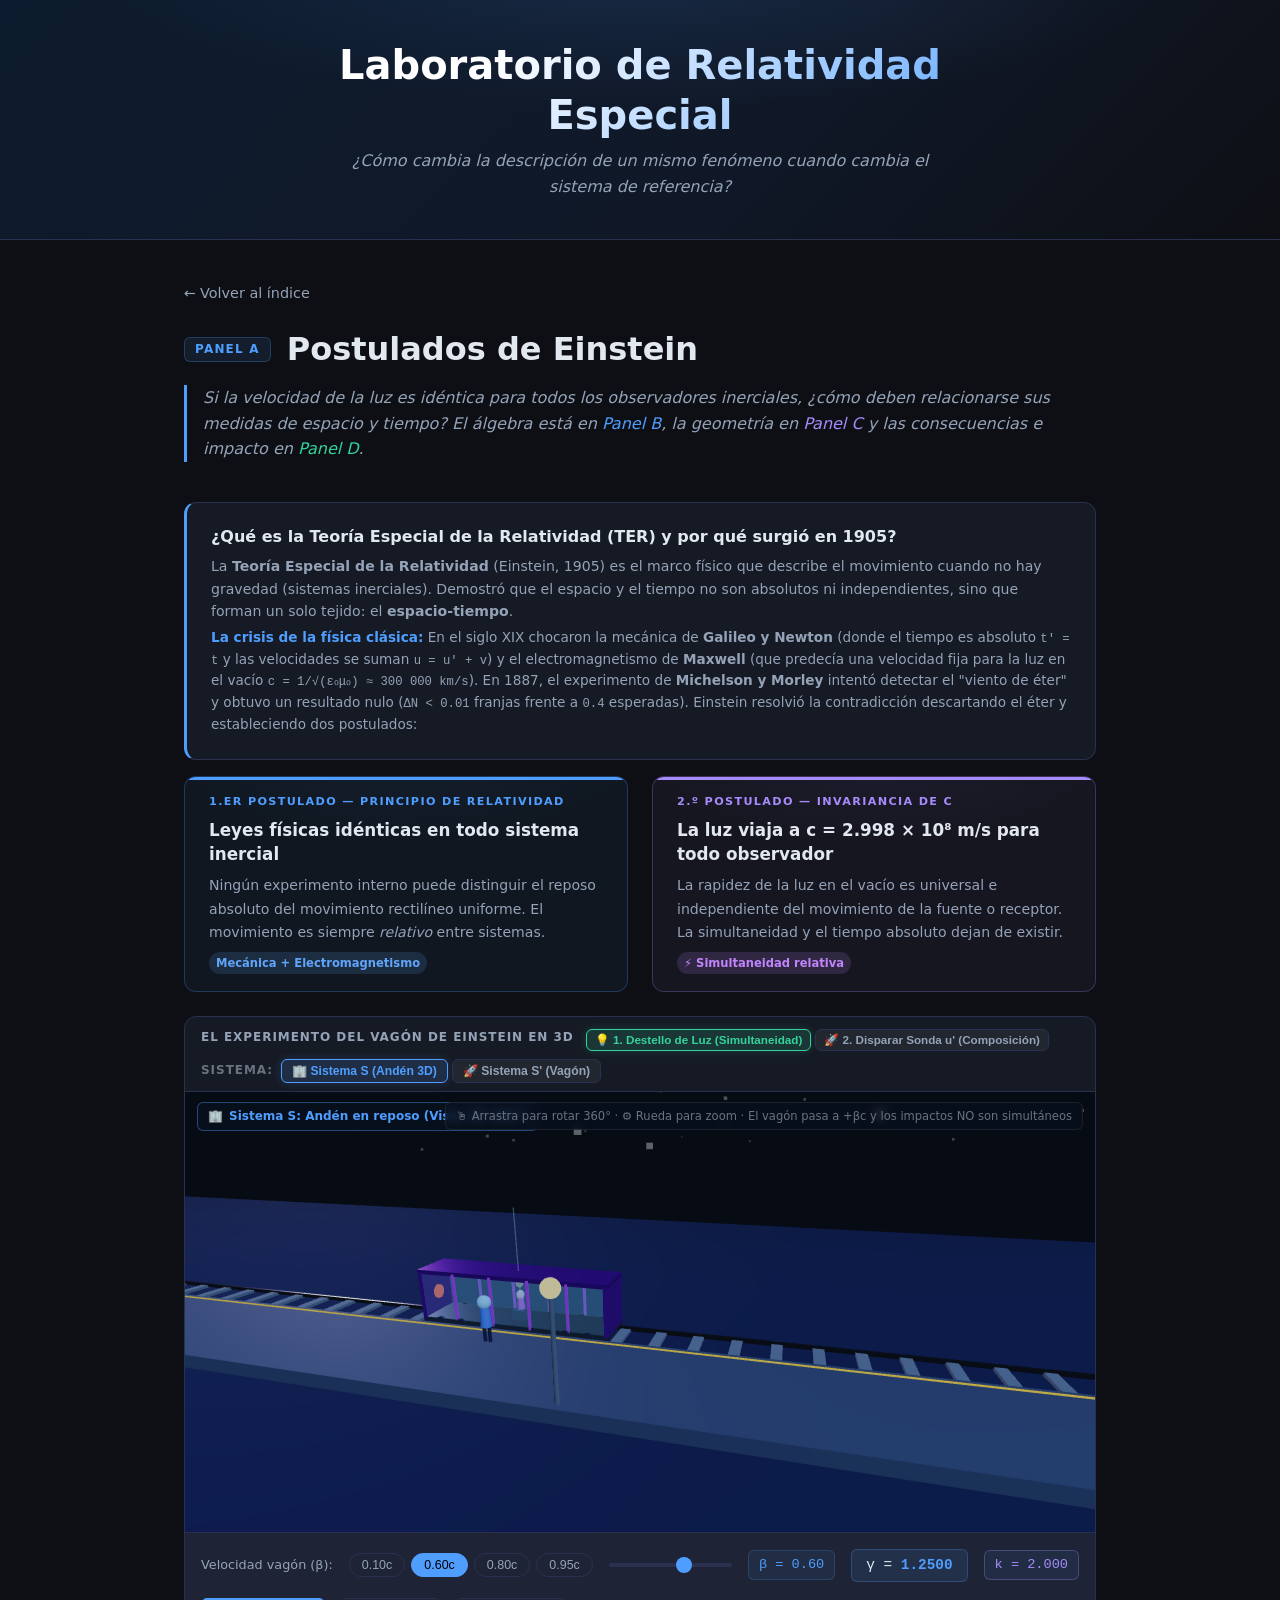
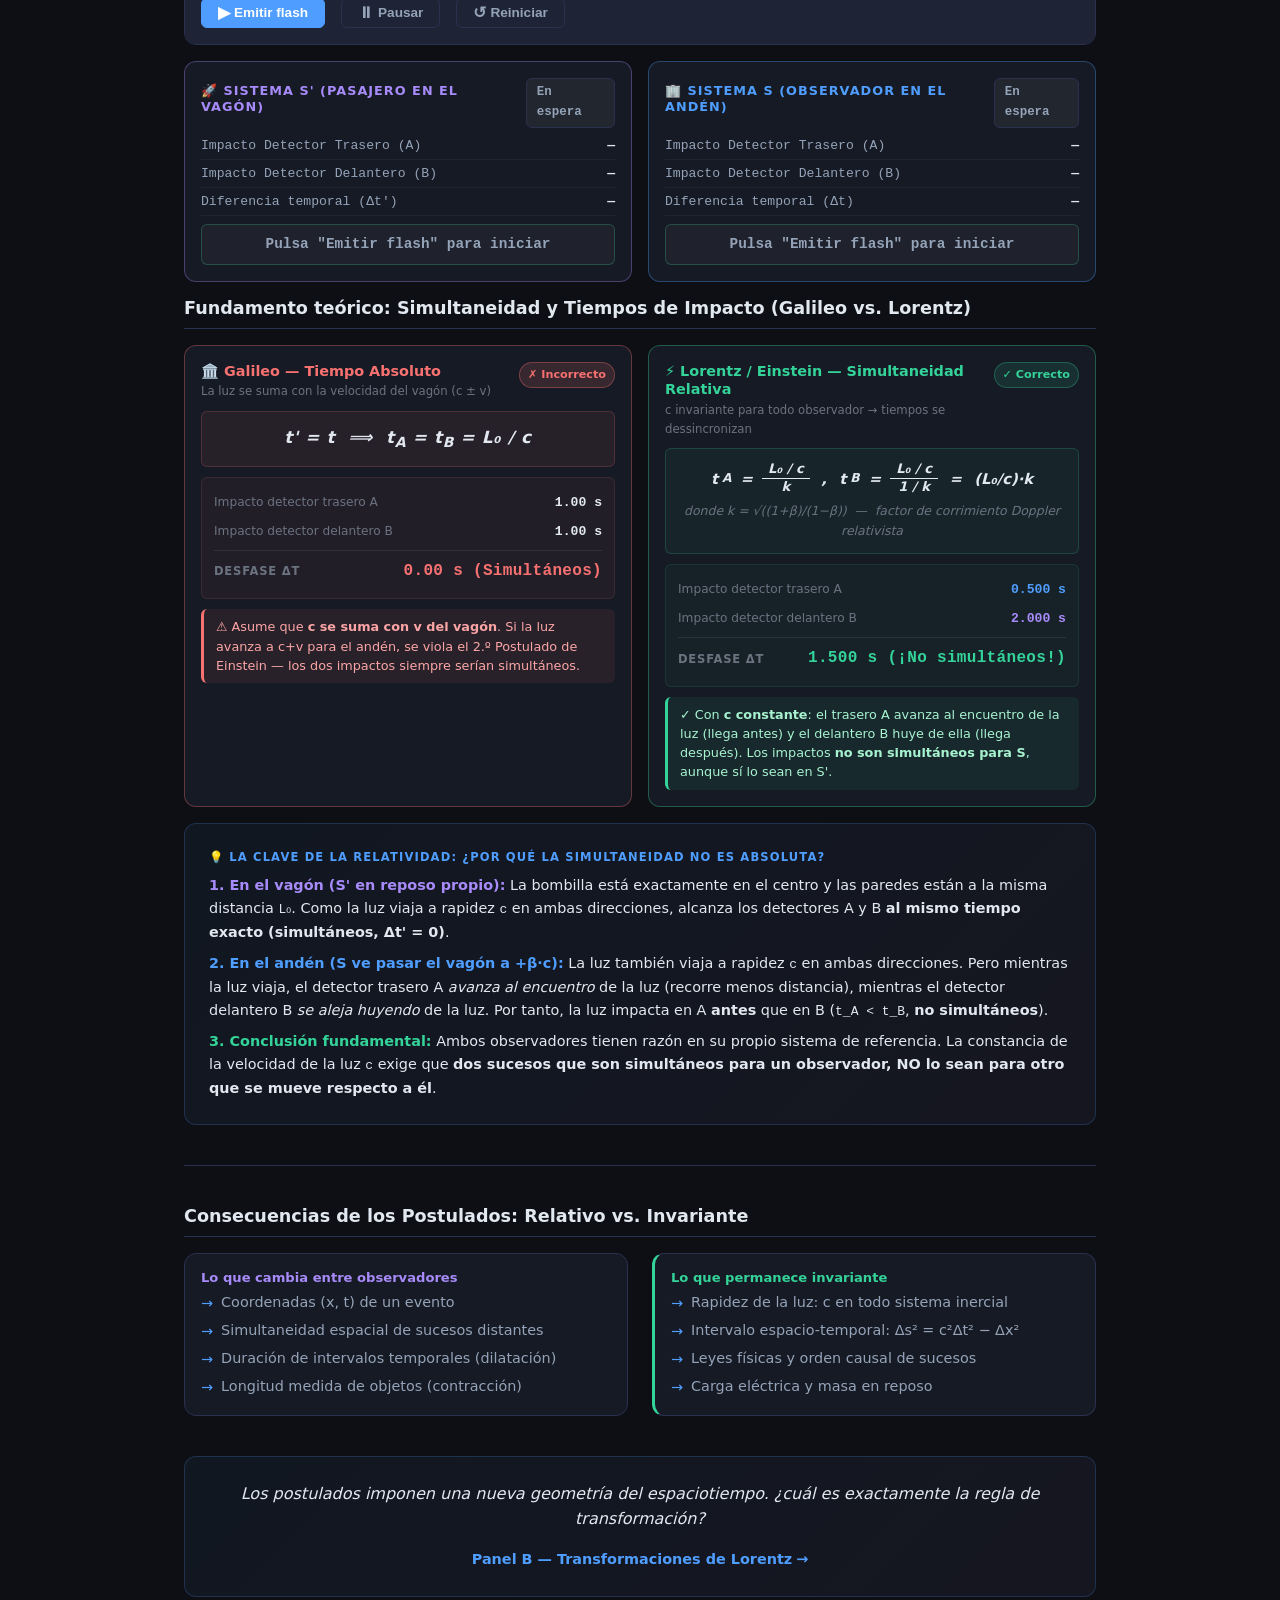
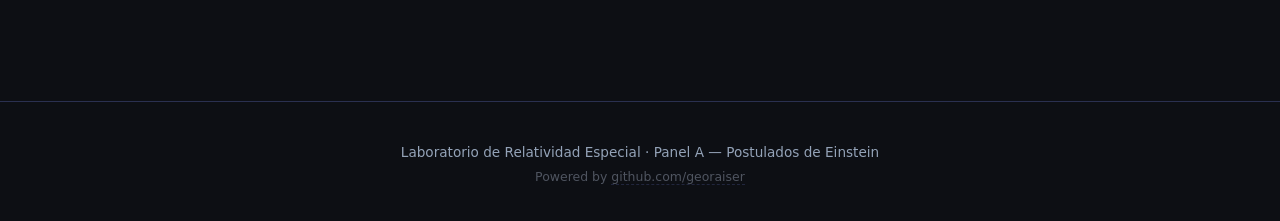
==== commit b75997f5: "cambios textos" ====
--- a/panels/panel-a.html
+++ b/panels/panel-a.html
@@ -30,8 +30,21 @@
     <p class="panel-question">
       Si la velocidad de la luz es idéntica para todos los observadores inerciales,
       ¿cómo deben relacionarse sus medidas de espacio y tiempo?
-      La respuesta matemática está en <a href="panel-b.html" style="color:var(--color-accent);">Panel B</a>;
-      la respuesta geométrica en <a href="panel-c.html" style="color:var(--color-accent-2);">Panel C</a>.
+      El álgebra está en <a href="panel-b.html" style="color:var(--color-accent);">Panel B</a>,
+      la geometría en <a href="panel-c.html" style="color:var(--color-accent-2);">Panel C</a> y las consecuencias e impacto en <a href="panel-d.html" style="color:var(--color-success);">Panel D</a>.
+    </p>
+  </div>
+
+  <!-- ═══════════════════════════════════════════════════════
+       ¿QUÉ ES LA RELATIVIDAD ESPECIAL Y QUÉ CRISIS RESOLVIÓ?
+  ═══════════════════════════════════════════════════════ -->
+  <div class="info-box accent-left" style="margin-bottom:var(--space-md);">
+    <h3>¿Qué es la Teoría Especial de la Relatividad (TER) y por qué surgió en 1905?</h3>
+    <p style="margin-bottom:var(--space-xs);font-size:0.88rem;line-height:1.6;">
+      La <strong>Teoría Especial de la Relatividad</strong> (Einstein, 1905) es el marco físico que describe el movimiento cuando no hay gravedad (sistemas inerciales). Demostró que el espacio y el tiempo no son absolutos ni independientes, sino que forman un solo tejido: el <strong>espacio-tiempo</strong>.
+    </p>
+    <p style="margin:0;font-size:0.85rem;line-height:1.55;color:var(--color-text-dim);">
+      <strong style="color:var(--color-accent);">La crisis de la física clásica:</strong> En el siglo XIX chocaron la mecánica de <strong>Galileo y Newton</strong> (donde el tiempo es absoluto <code>t' = t</code> y las velocidades se suman <code>u = u' + v</code>) y el electromagnetismo de <strong>Maxwell</strong> (que predecía una velocidad fija para la luz en el vacío <code>c = 1/√(ε₀μ₀) ≈ 300 000 km/s</code>). En 1887, el experimento de <strong>Michelson y Morley</strong> intentó detectar el "viento de éter" y obtuvo un resultado nulo (<code>ΔN &lt; 0.01</code> franjas frente a <code>0.4</code> esperadas). Einstein resolvió la contradicción descartando el éter y estableciendo dos postulados:
     </p>
   </div>
 
